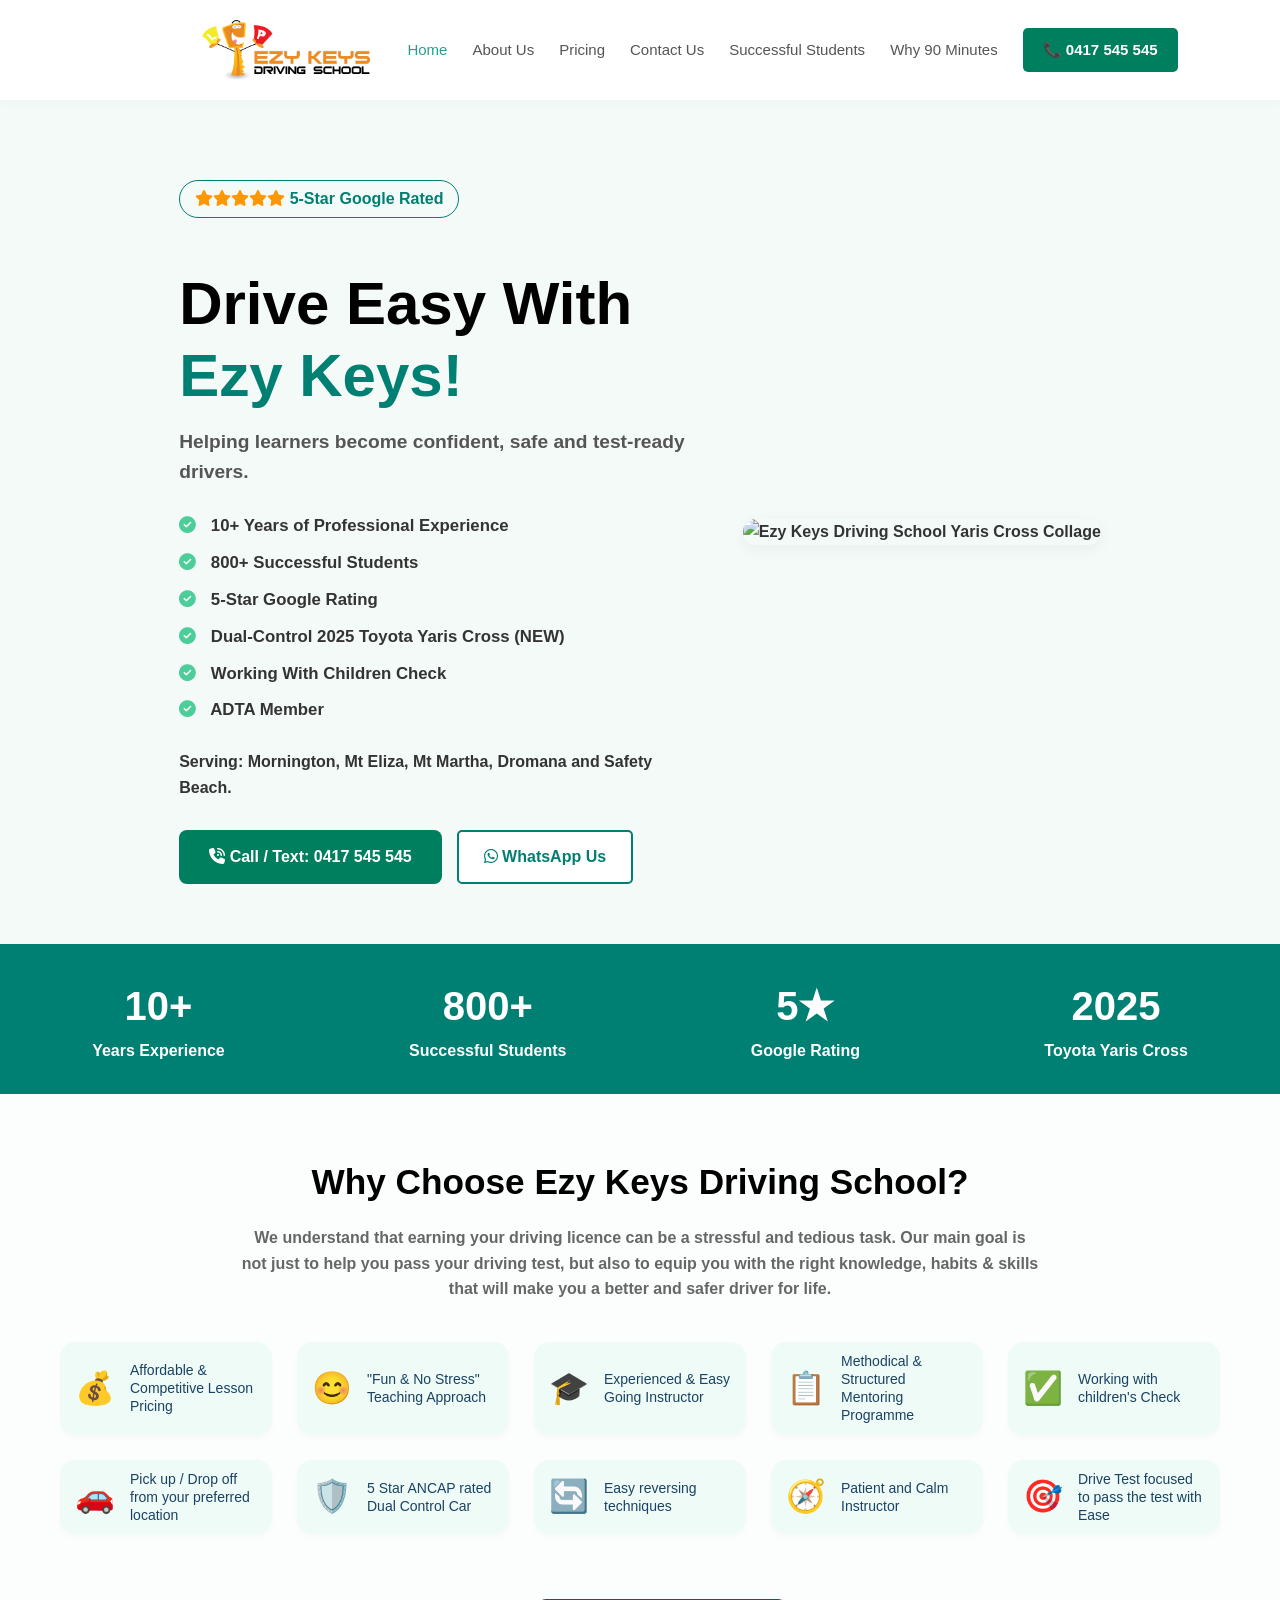
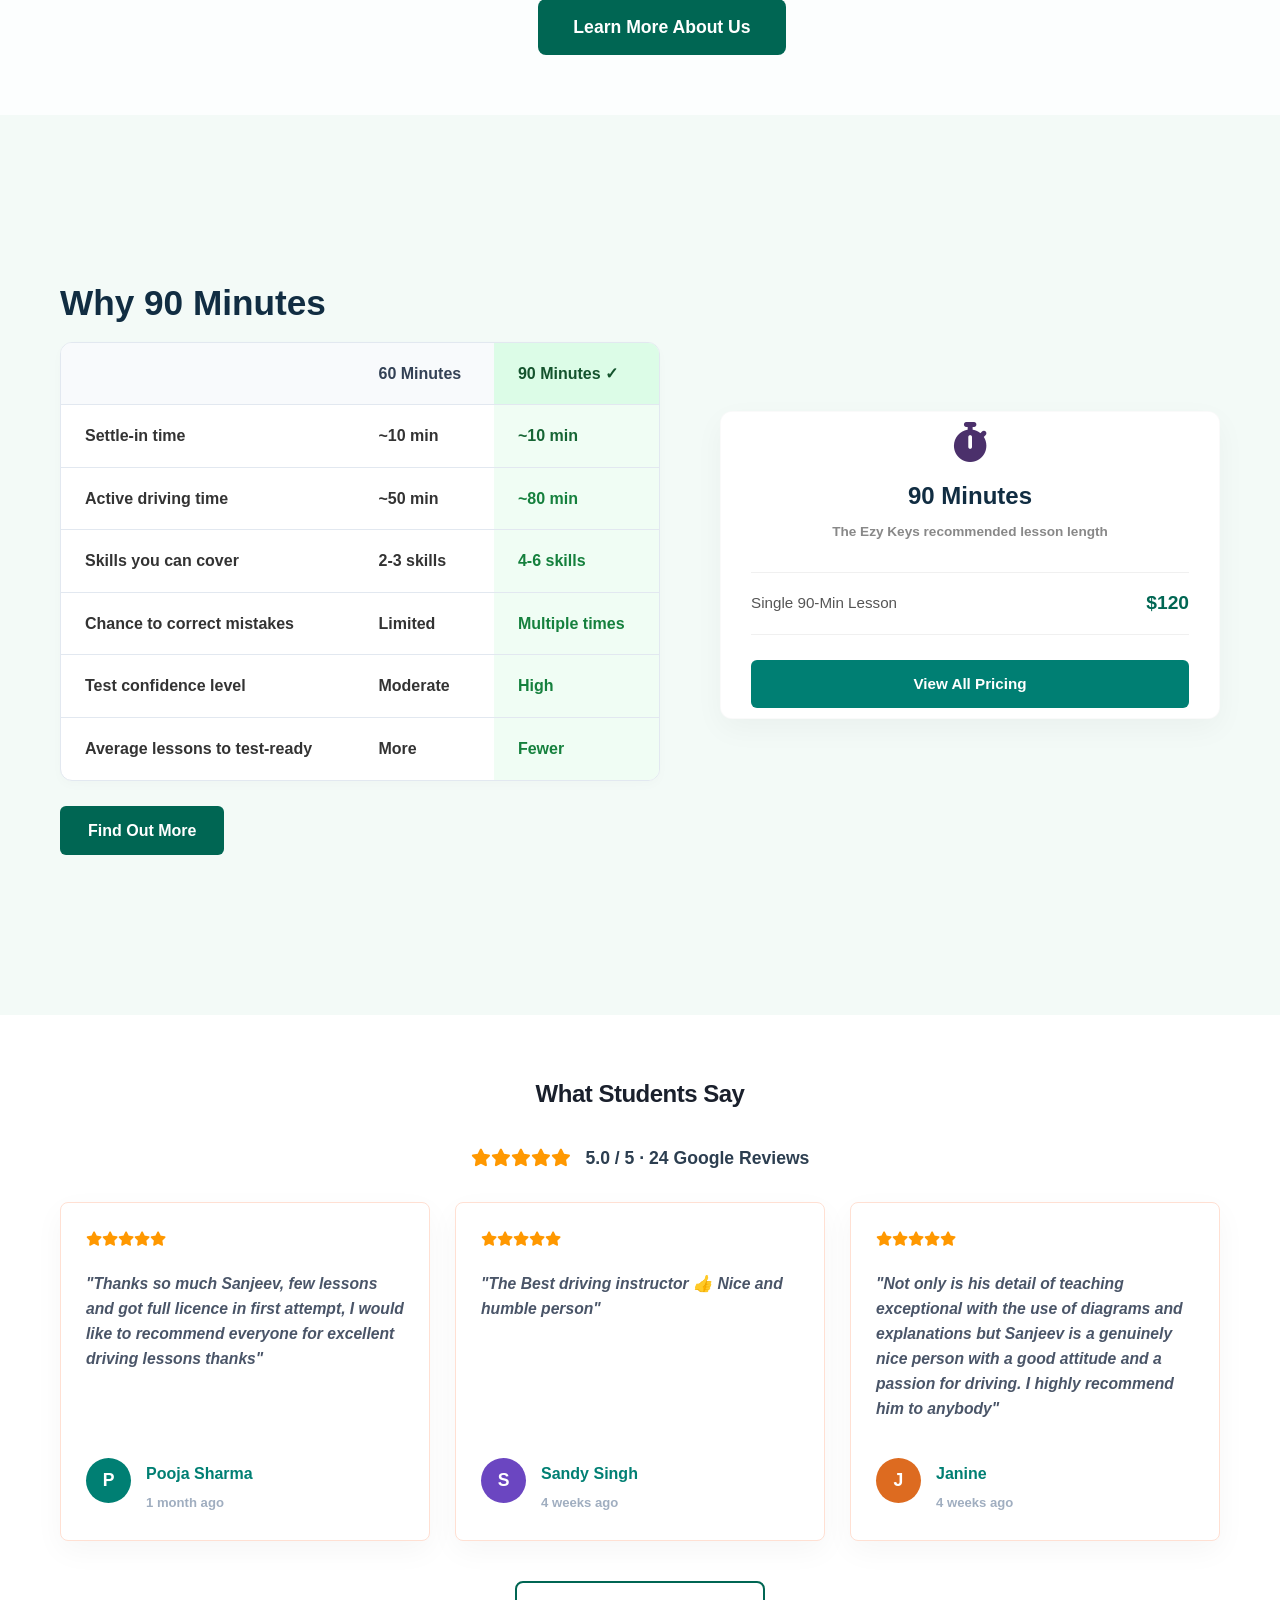
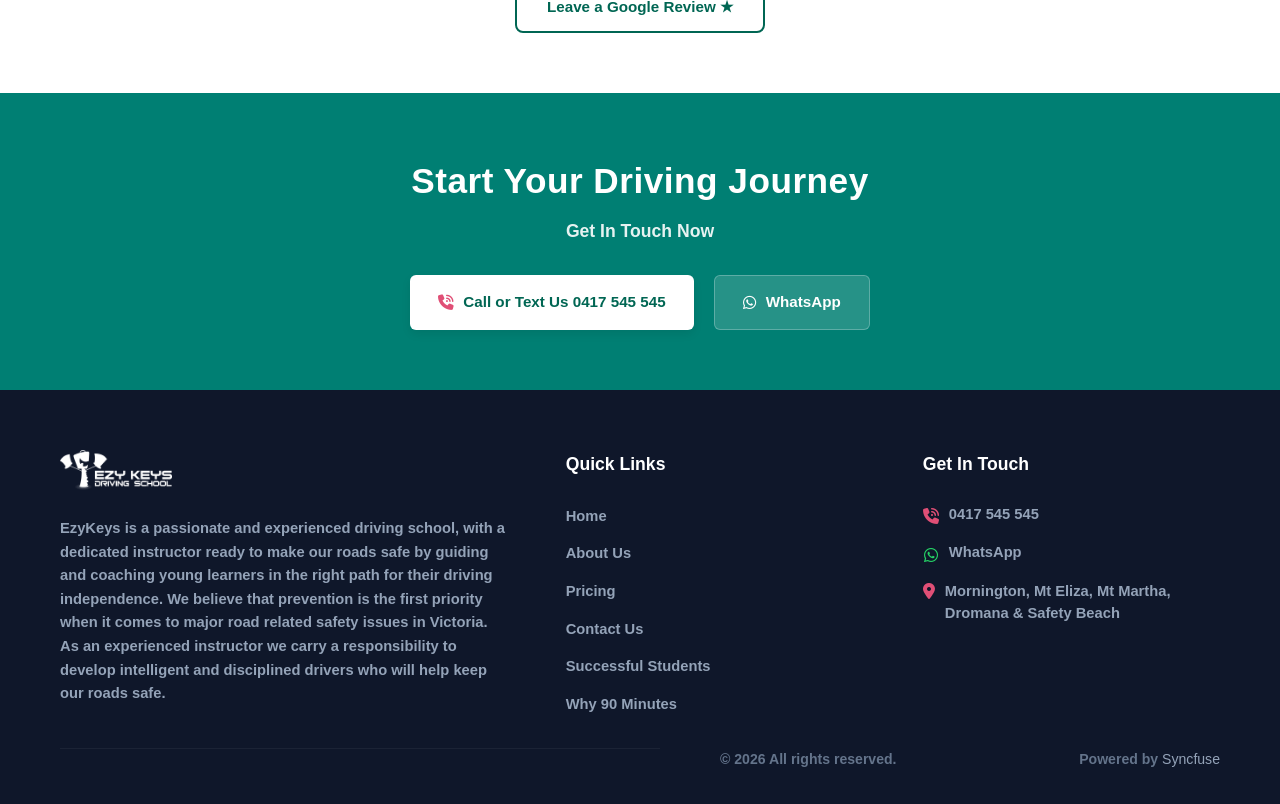
==== index.html @ 6fcc86a8 "link change" ====
<!DOCTYPE html>
<html lang="en">
<head>
    <meta charset="UTF-8">
    <meta name="viewport" content="width=device-width, initial-scale=1.0">
    <link rel="icon" type="image/png" href="/favicon.svg">
    <title>Ezy Keys | Driving School</title>
    <link rel="stylesheet" href="/style.css">
    <link rel="stylesheet" href="https://cdnjs.cloudflare.com/ajax/libs/font-awesome/6.4.0/css/all.min.css">
</head>
<style>

:root {
    --primary-teal: #007f73;
    --secondary-teal: #4ccd99;
    --accent-orange: #ff9800;
    --dark-grey: #2c3e50;
    --light-bg: #f9f9f9;
    --white: #ffffff;
}


</style>
<body>

   <header>
        <div class="logo">
            <a href="/index.html">
                <img src="./Images/logo.png" alt="Ezy Keys Driving School Logo">
            </a>
        </div>
        <nav>
            <a href="index.html" class="active">Home</a>
            <a href="pages/About.html">About Us</a>
            <a href="pages/Pricing.html">Pricing</a>
            <a href="pages/ContactUs.html">Contact Us</a>
            <a href="pages/SuccessfulStudents.html">Successful Students</a>
            <a href="pages/Why90Minutes.html">Why 90 Minutes</a>
            <a href="tel:0417545545" class="phone-btn">📞 0417 545 545</a>
        </nav>
    </header>

    
    <section id="home" class="hero-section-home">
        <div class="hero-container-home">
            <div class="hero-text">
                <span class="rating-badge"><i class="fas fa-star"></i><i class="fas fa-star"></i><i class="fas fa-star"></i><i class="fas fa-star"></i><i class="fas fa-star"></i><span> <strong>5-Star Google Rated</srtong></span></span>
                <h1><span>Drive Easy With</span><br>Ezy Keys!</h1>
                <p class="subtitle">Helping learners become confident, safe and test-ready drivers.</p>
                
                <ul class="features-list">
                    <li><i class="fas fa-check-circle"></i> 10+ Years of Professional Experience</li>
                    <li><i class="fas fa-check-circle"></i> 800+ Successful Students</li>
                    <li><i class="fas fa-check-circle"></i> 5-Star Google Rating</li>
                    <li><i class="fas fa-check-circle"></i> Dual-Control 2025 Toyota Yaris Cross (NEW)</li>
                    <li><i class="fas fa-check-circle"></i> Working With Children Check</li>
                    <li><i class="fas fa-check-circle"></i> ADTA Member</li>
                </ul>

                <p class="service-areas"><strong>Serving:</strong> Mornington, Mt Eliza, Mt Martha, Dromana and Safety Beach.</p>

                <div class="cta-buttons1">
                    <a href="tel:0417545545" class="btn btn-primary"><i class="fas fa-phone-volume"></i> Call / Text: 0417 545 545</a>
                    <a href="https://wa.me/61417545545" target="_blank" class="btn btn-whatsapp"><i class="fab fa-whatsapp"></i> WhatsApp Us</a>
                </div>
            </div>
            
        <div class="hero-image">
              <div class="hero-image">
            <img src="/Images/Ezy-Keys-Yaris.png" alt="Ezy Keys Driving School Yaris Cross Collage" class="hero-collage-img">
        </div> 
            </div> 
         </div> 
    </section>
 <!-- status bar -->
    <section class="stats-bar1">
        <div class="stats-container1">
            <div class="stat-item"><h3>10+</h3><p>Years Experience</p></div>
            <div class="stat-item"><h3>800+</h3><p>Successful Students</p></div>
            <div class="stat-item"><h3>5★</h3><p>Google Rating</p></div>
            <div class="stat-item"><h3>2025</h3><p>Toyota Yaris Cross</p></div>
        </div>
    </section>
<!-- Why Choose Ezy Keys Driving School? -->
    <section id="about" class="why-choose">
        <div class="container-why-choose">
            <h2 class="section-title-why-choose">Why Choose Ezy Keys Driving School?</h2>
            <p class="section-subtitle-why-choose">We understand that earning your driving licence can be a stressful and tedious task. Our main goal is not just to help you pass your driving test, but also to equip you with the right knowledge, habits & skills that will make you a better and safer driver for life.</p>
            
            <div class="grid-features1">
                <div class="feat-card1">
                    <span class="feat-emoji">💰</span>
                    <p>Affordable & Competitive Lesson Pricing</p>
                </div>
                <div class="feat-card1">
                    <span class="feat-emoji">😊</span>
                    <p>"Fun & No Stress" Teaching Approach</p>
                </div>
                <div class="feat-card1">
                    <span class="feat-emoji">🎓</span>
                    <p>Experienced & Easy Going Instructor</p>
                </div>
                <div class="feat-card1">
                    <span class="feat-emoji">📋</span>
                    <p>Methodical & Structured Mentoring Programme</p>
                </div>
                <div class="feat-card1">
                    <span class="feat-emoji">✅</span>
                    <p>Working with children's Check</p>
                </div>

                <div class="feat-card1">
                    <span class="feat-emoji">🚗</span>
                    <p>Pick up / Drop off from your preferred location</p>
                </div>
                <div class="feat-card1">
                    <span class="feat-emoji">🛡️</span>
                    <p>5 Star ANCAP rated Dual Control Car</p>
                </div>
                <div class="feat-card1">
                    <span class="feat-emoji">🔄</span>
                    <p>Easy reversing techniques</p>
                </div>
                <div class="feat-card1">
                    <span class="feat-emoji">🧭</span>
                    <p>Patient and Calm Instructor</p>
                </div>
                <div class="feat-card1">
                    <span class="feat-emoji">🎯</span>
                    <p>Drive Test focused to pass the test with Ease</p>
                </div>
                <div class="about-btn-container">
            <a href="#about" class="btn btn-about">Learn More About Us</a>
        </div>
            </div>
        </div>
    </section>

  <section id="why-90" class="why-90-section">
    <div class="container why-90-split-container">
        
        <div class="why-90-left-col">
            <h2 class="why-90-title">Why 90 Minutes</h2>
             <div class="table-wrapper">
                    <table>
                        <thead>
                            <tr>
                                <th></th>
                                <th>60 Minutes</th>
                                <th class="highlight-col">90 Minutes ✓</th>
                            </tr>
                        </thead>
                        <tbody>
                            <tr>
                                <td><strong>Settle-in time</strong></td>
                                <td>~10 min</td>
                                <td class="highlight-col">~10 min</td>
                            </tr>
                            <tr>
                                <td><strong>Active driving time</strong></td>
                                <td>~50 min</td>
                                <td class="highlight-col"><strong>~80 min</strong></td>
                            </tr>
                            <tr>
                                <td><strong>Skills you can cover</strong></td>
                                <td>2-3 skills</td>
                                <td class="highlight-col"><strong>4-6 skills</strong></td>
                            </tr>
                            <tr>
                                <td><strong>Chance to correct mistakes</strong></td>
                                <td>Limited</td>
                                <td class="highlight-col"><strong>Multiple times</strong></td>
                            </tr>
                            <tr>
                                <td><strong>Test confidence level</strong></td>
                                <td>Moderate</td>
                                <td class="highlight-col"><strong>High</strong></td>
                            </tr>
                            <tr>
                                <td><strong>Average lessons to test-ready</strong></td>
                                <td>More</td>
                                <td class="highlight-col"><strong>Fewer</strong></td>
                            </tr>
                        </tbody>
                    </table>
                </div>

            <div class="why-90-btn-wrapper">
                <a href="#contact" class="btn-find-out">Find Out More</a>
            </div>
        </div>

        <div class="why-90-right-col">
            <div class="mini-price-card">
                <div class="timer-icon-wrapper">
                    <i class="fas fa-stopwatch"></i>
                </div>
                <h3>90 Minutes</h3>
                <p class="card-subtitle">The Ezy Keys recommended lesson length</p>
                
                <div class="price-row">
                    <span class="lesson-name">Single 90-Min Lesson</span>
                    <span class="lesson-cost">$120</span>
                </div>
                
                <a href="#pricing" class="btn-view-pricing">View All Pricing</a>
            </div>
        </div>

    </div>
</section>

  <!-- --- Testimonials Section --- -->
<section id="testimonials" class="testimonials-section">
    <div class="container-testimonials">
        <h2 class="section-title">What Students Say</h2>
        <div class="rating-summary">
            <i class="fas fa-star"></i><i class="fas fa-star"></i><i class="fas fa-star"></i><i class="fas fa-star"></i><i class="fas fa-star"></i>
            <span>5.0 / 5 · 24 Google Reviews</span>
        </div>
        
        <!-- Grid of reviews -->
        <div class="testimonials-grid">
            
            <!-- Card 1 -->
            <div class="review-card">
                <div class="card-stars">
                    <i class="fas fa-star"></i><i class="fas fa-star"></i><i class="fas fa-star"></i><i class="fas fa-star"></i><i class="fas fa-star"></i>
                </div>
                <p class="review-text">"Thanks so much Sanjeev, few lessons and got full licence in first attempt, I would like to recommend everyone for excellent driving lessons thanks"</p>
                <div class="reviewer-profile">
                    <div class="avatar avatar-teal">P</div>
                    <div class="reviewer-info">
                        <h5>Pooja Sharma</h5>
                        <span class="review-time">1 month ago</span>
                    </div>
                </div>
            </div>

            <!-- Card 2 -->
            <div class="review-card">
                <div class="card-stars">
                    <i class="fas fa-star"></i><i class="fas fa-star"></i><i class="fas fa-star"></i><i class="fas fa-star"></i><i class="fas fa-star"></i>
                </div>
                <p class="review-text">"The Best driving instructor 👍 Nice and humble person"</p>
                <div class="reviewer-profile">
                    <div class="avatar avatar-purple">S</div>
                    <div class="reviewer-info">
                        <h5>Sandy Singh</h5>
                        <span class="review-time">4 weeks ago</span>
                    </div>
                </div>
            </div>

            <!-- Card 3 -->
            <div class="review-card">
                <div class="card-stars">
                    <i class="fas fa-star"></i><i class="fas fa-star"></i><i class="fas fa-star"></i><i class="fas fa-star"></i><i class="fas fa-star"></i>
                </div>
                <p class="review-text">"Not only is his detail of teaching exceptional with the use of diagrams and explanations but Sanjeev is a genuinely nice person with a good attitude and a passion for driving. I highly recommend him to anybody"</p>
                <div class="reviewer-profile">
                    <div class="avatar avatar-orange">J</div>
                    <div class="reviewer-info">
                        <h5>Janine</h5>
                        <span class="review-time">4 weeks ago</span>
                    </div>
                </div>
            </div>

        </div>


        <!-- Google Review Call to Action Button -->
        <div class="review-btn-container">
            <a href="https://google.com" target="_blank" class="btn-google-review">Leave a Google Review ★</a>
        </div>
    </div>
 </section>
 

<!-- --- Green CTA Banner Box --- -->
<section class="cta-banner-section">
    <div class="cta-banner-container">
        <h2>Start Your Driving Journey</h2>
        <p>Get In Touch Now</p>
        <div class="cta-banner-buttons">
            <a href="tel:0417545545" class="cta-btn-phone">
                <i class="fas fa-phone-volume"></i> Call or Text Us 0417 545 545
            </a>
            <a href="https://wa.me/61417545545" target="_blank" class="cta-btn-whatsapp">
                <i class="fab fa-whatsapp"></i> WhatsApp
            </a>
        </div>
    </div>
</section>

<!-- --- Main Dark Footer --- -->
<footer id="contact">
    <div class="container footer-grid">
        <!-- Column 1: Logo & About Text -->
        <div class="footer-about-col">
            <div class="footer-logo">
                <img src="/Images/logo.png"alt="Ezy Keys Driving School Logo">
            </div>
            <p class="footer-desc">
                EzyKeys is a passionate and experienced driving school, with a dedicated instructor ready to make our roads safe by guiding and coaching young learners in the right path for their driving independence. We believe that prevention is the first priority when it comes to major road related safety issues in Victoria. As an experienced instructor we carry a responsibility to develop intelligent and disciplined drivers who will help keep our roads safe.
            </p>
        </div>
        
        <!-- Column 2: Quick Navigation Links -->
        <div>
            <h3>Quick Links</h3>
            <ul class="footer-links">
                <li><a href="#home">Home</a></li>
                <li><a href="#about">About Us</a></li>
                <li><a href="#pricing">Pricing</a></li>
                <li><a href="#contact">Contact Us</a></li>
                <li><a href="#testimonials">Successful Students</a></li>
                <li><a href="#why-90">Why 90 Minutes</a></li>
            </ul>
        </div>
        
        <!-- Column 3: Contact Info Details -->
        <div>
            <h3>Get In Touch</h3>
            <ul class="footer-contact-list">
                <li>
                    <a href="tel:0417545545">
                        <i class="fas fa-phone-volume icon-pink"></i> 0417 545 545
                    </a>
                </li>
                <li>
                    <a href="https://wa.me/61417545545" target="_blank">
                        <i class="fab fa-whatsapp icon-green"></i> WhatsApp
                    </a>
                </li>
                <li>
                    <span class="location-item">
                        <i class="fas fa-map-marker-alt icon-pink"></i> Mornington, Mt Eliza, Mt Martha, Dromana & Safety Beach
                    </span>
                </li>
            </ul>
        </div>
    </div>

    <!-- Bottom Metadata Bar -->
    <div class="container footer-bottom-wrapper">
        <div class="footer-bottom-line"></div>
        <div class="footer-bottom-content">
            <p class="copyright">© 2026 All rights reserved.</p>
            <p class="credits">Powered by <span class="syncfuse-text">Syncfuse</span></p>
        </div>
    </div>
</footer>
 
   
    <script>
        // Dynamic navbar highlight handling on scroll
document.addEventListener('DOMContentLoaded', () => {
    const sections = document.querySelectorAll('section, footer');
    const navLinks = document.querySelectorAll('nav ul li a');

    window.addEventListener('scroll', () => {
        let current = '';

        sections.forEach(section => {
            const sectionTop = section.offsetTop;
            const sectionHeight = section.clientHeight;
            if (pageYOffset >= (sectionTop - 200)) {
                current = section.getAttribute('id');
            }
        });

        navLinks.forEach(link => {
            link.classList.remove('active');
            if (link.getAttribute('href').includes(current)) {
                link.classList.add('active');
            }
        });
    });
});
    </script>
</body>
</html>
---- style.css ----
/* ============================================================
   COMMON(shared across all pages)
   ============================================================ */    
      
      * {
            margin: 0;
            padding: 0;
            box-sizing: border-box;
            body { font-family: 'Inter', sans-serif; }
        }

        body {
            background-color: #fcfefe;
            color: #333333;
            line-height: 1.6;
        }
/*============================================================
    home page 
==============================================================


/* --- Hero Section --- */
.hero-section-home {
    background-color: #f4faf8;
    
}

.hero-container-home {
    display: flex;
    padding: 80px 8%;
    padding: 80px 14% 60px 14%;
    align-items: center;
    justify-content: center;  /* Centers items horizontally */
    gap: 40px;
}

.hero-text {
    flex: 1;
}
.rating-badge {
    display: inline-block !important;
    background-color:transparent !important;
    color: var(--accent-orange)!important;
   border: 1px solid var(--primary-teal)!important; 
   padding: 5px 15px;
    border-radius: 20px; 
    
}
    /* This targets only the text wrapper we just made */
.rating-badge span {
    color: var(--primary-teal) !important;
   
}
 

.hero-text h1 {
    font-size: 3rem;
    color: black(--primary-teal);
    line-height: 1.2;
    margin-bottom: 15px;
     
    
}
.hero-text h1 {
    font-size: 60px;
    color: var(--primary-teal);
    line-height: 1.2;
    margin-bottom: 15px;  
    margin-top: 50px;
}
.hero-text h1 span {
    color: #000000; /* This turns the first line black */
}

.subtitle {
    font-size: 1.2rem;
    margin-bottom: 25px;
    color: #555;
}

.features-list {
    list-style: none;
    margin-bottom: 25px;
}

.features-list li {
    margin-bottom: 10px;
    font-size: 1.05rem;
}

.features-list i {
    color: var(--secondary-teal);
    margin-right: 10px;
}

.service-areas {
    margin-bottom: 30px;
}

.cta-buttons1 {
    display: flex;
    align-items: start;
    gap: 15px;
}

.btn {
    padding: 12px 25px;
    border-radius: 5px;
    text-decoration: none;
    font-weight: bold;
    display: inline-block;
    transition: transform 0.2s;
}

.btn:hover {
    transform: translateY(-2px);
}

.btn-primary {
    background-color: var(--primary-teal);
    color: var(--white);
}

.btn-whatsapp {
    border: solid 2px #007f73;
    background-color: #ffffff;
    color: #007f73;
}

.btn-white {
    background-color: var(--white);
    color: var(--primary-teal);
}

 Hero Image Layout Simulation 
 /* --- Hero Image Configuration --- */
.hero-image { 
    flex: 1; 
    display: flex;
    justify-content: center;
    align-items: center;
}

.hero-collage-img {
    width: 100%;
    max-width: 550px; /* Adjust this number to make the whole image larger or smaller */
    height: auto;
    border-radius: 15px; /* Creates those beautiful rounded corners seen in your mockup */
    box-shadow: 0 4px 15px rgba(0,0,0,0.05); /* Adds a very soft shadow around the image */
    display: block;
}


.grid-item {
     background-color: #ddd; 
     border-radius: 10px; 
     min-height: 150px; 
     background-size: cover; 
     background-position: center; 
}

.main-img {
    grid-row: span 2;
    min-height: 500px;
    background-image: url('Ezy-Keys-Yaris.png');
}

 /* --- Stats Bar ---  */
.stats-bar1 { 
    background-color: var(--primary-teal);
    color: var(--white);
    text-align: center;
}

.stats-container1 {
    display: flex;
    justify-content: space-around;
    padding: 30px 0;
}

.stat-item h3 {
    font-size: 2.5rem;
}

/*  Headings, Why choose Ezy Keys Driving School*/
.container-why-choose {
    max-width: 1200px;
    margin: 0 auto;
    padding: 60px 20px;

}
.section-title-why-choose {
    text-align: center;
    font-size: 2.2rem;
    color: black;
    margin-bottom: 15px;
}

.section-subtitle-why-choose {
    text-align: center;
    max-width: 800px;
    margin: 0 auto 40px auto;
    color: #666;
}

/* --- Grid Features --- */
.grid-features1 {
    display: grid;
    grid-template-columns: repeat(auto-fit, minmax(180px, 1fr));
    gap: 25px;
}

/*.feat-card {
    background: var(--light-bg);
    padding: 25px;
    border-radius: 8px;
    text-align: center;
    box-shadow: 0 4px 6px rgba(0,0,0,0.02);
}*/
.feat-card1 {
    background: #eefbf7; /* Light green background as seen in the image */
    padding: 10px 15px;
    border-radius: 15px; /* Softer, rounder corners matching your image */
    box-shadow: 0 4px 6px rgba(0,0,0,0.02);
    
    /* Change to Flexbox for side-by-side layout */
    display: flex;
    align-items: center; /* Vertically centers the icon and text */
    gap: 15px;           /* Puts a clean space between the icon and text */
    text-align: left;    /* Aligns the text content to the left */
}

.feat-card1 p {
    color: #1a4263;      /* Dark blue/grey color matching the mockup text */
    font-size: 14px;   /* Slightly smaller font size for a more refined look */
    font-weight: 400;    /* Semibold text weight */
    margin: 0;           /* Clean up any default paragraph margins */
    line-height: 1.3;
}

.feat-emoji {
    font-size: 2rem;
    display: flex;
    align-items: center;
    justify-content: ;
    flex-shrink: 0;     /* Prevents the emoji container from squeezing on smaller screens */
}
.feat-card1 h4 {
    margin-bottom: 10px;
}
/* Container to handle centering and top spacing */
.about-btn-container {
    display: flex;
    justify-content: center;
    margin-left:390px;
    margin-top: 40px; /* Generous gap between the grid and the button */
    width: 200%;
}

/* Specific styling for the Learn More button */
.btn-about {
    background-color: #006653; /* Deep teal color matching the image */
    color: var(--white);
    padding: 14px 35px;        /* Slightly larger padding for a prominent look */
    border-radius: 8px;        /* Subtle corner rounding */
    font-size: 1.1rem;
    font-weight: bold;
    text-align: center;
    transition: background-color 0.3s, transform 0.2s;
    border: none;
    cursor: pointer;
   
}

/* Hover effect to make it interactive */
.btn-about:hover {
    background-color: #004d3e; /* Darkens slightly on hover */
    transform: translateY(-2px);
}
/* --- Why 90 Section --- */
.why-90-section {
    background-color: #f9f9f9;
}
/* --- Why 90 Section Split Layout --- */
.why-90-section {
    background-color: #f3faf7; /* Soft light-mint background spanning full screen */
    padding: 60px 0;
}

/* Flexbox parent row splitting left and right side */
.why-90-split-container {
    display: flex;
    align-items: center;
    justify-content: space-between;
    gap: 50px;
}

/* Left Side Layout */
.why-90-left-col {
    flex: 1.2; /* Takes slightly more space than the right card */
}

.why-90-title {
    font-size: 2.2rem;
    font-weight: 800;
    color: #112d42;
    margin-bottom: 10px;
}

.why-90-intro {
    font-size: 1rem;
    color: #556b7d;
    margin-bottom: 25px;
}

/* Clean list alignment with green checkmarks */
.why-90-list {
    list-style: none;
    padding: 0;
    margin-bottom: 30px;
}

.why-90-list li {
    display: flex;
    align-items: flex-start;
    gap: 10px;
    margin-bottom: 15px;
    font-size: 0.95rem;
    line-height: 1.4;
    color: #2c3e50;
}

.why-90-list li i {
    color: #007f73; /* Teal checkmark */
    margin-top: 4px;
    font-size: 0.9rem;
}

.why-90-btn-wrapper {
    margin-top: 25px;
}

.btn-find-out {
    background-color: #006653;
    color: white;
    padding: 12px 28px;
    border-radius: 6px;
    text-decoration: none;
    font-weight: bold;
    display: inline-block;
    transition: 0.3s;
    
}

.btn-find-out:hover {
    background-color: #004d3e;
}

/* Right Side Layout: Mini Price Card */
.why-90-right-col {
    flex: 0.8;
    display: flex;
    flex-direction: column;
    justify-content: center;
}
.why-90-right-col {
    min-height: 100%;
}

.mini-price-card {                 /*90 min right side box*/
    background: #ffffff;
    width: 100%;
    max-width:800px;
    padding: 10px 30px;
    border-radius: 12px;
    box-shadow: 0 10px 30px rgba(0, 0, 0, 0.04);
    text-align: center;
    border: 1px solid rgba(0, 0, 0, 0.02);
}

.timer-icon-wrapper i {
    font-size: 2.5rem;
    color: #4b306b; /* Muted purple tone from image */
    margin-bottom: 15px;
}

.mini-price-card h3 {
    font-size: 1.5rem;
    color: #112d42;
    margin-bottom: 5px;
}

.mini-price-card .card-subtitle {
    font-size: 0.85rem;
    color: #888;
    margin-bottom: 30px;
}

/* Clean row formatting for pricing options */
.price-row {
    display: flex;
    justify-content: space-between;
    align-items: center;
    padding: 15px 0;
    border-top: 1px solid #f0f0f0;
    font-size: 0.95rem;
}

.price-row:last-of-type {
    border-bottom: 1px solid #f0f0f0;
    margin-bottom: 25px;
}

.lesson-name {
    color: #555;
    font-weight: 500;
}

.lesson-cost {
    font-weight: 800;
    color: #006653;
    font-size: 1.2rem;
}

.btn-view-pricing {
    background-color: #007f73;
    color: white;
    display: block;
    padding: 12px;
    border-radius: 6px;
    text-decoration: none;
    font-weight: bold;
    font-size: 0.95rem;
    transition: 0.3s;
}

.btn-view-pricing:hover {
    background-color: #005c53;
}

/* Media Query Adjustment for Mobile Viewports */
@media(max-width: 900px) {
    .why-90-split-container {
        flex-direction: column;
        gap: 40px;
        text-align: left;
    }
    .why-90-right-col {
        width: 100%;
    }
}

.benefits-grid {
    display: grid;
    grid-template-columns: 1fr 1fr;
    gap: 20px;
    max-width: 900px;
    margin: 0 auto;
}

.benefit-item {
    background: var(--white);
    padding: 15px 20px;
    border-left: 4px solid var(--primary-teal);
    border-radius: 4px;
    box-shadow: 0 2px 4px rgba(0,0,0,0.02);
}

/* --- Pricing Section --- */
.pricing-container {
    display: flex;
    justify-content: center;
    gap: 30px;
    margin-top: 30px;
    flex-wrap: wrap;
}

.price-card {
    background: var(--white);
    border: 1px solid #eee;
    padding: 40px 30px;
    border-radius: 10px;
    text-align: center;
    width: 300px;
    position: relative;
    box-shadow: 0 5px 15px rgba(0,0,0,0.05);
}

.price-card.featured {
    background: var(--primary-teal);
    color: var(--white);
    transform: scale(1.05);
}

.price-card .price {
    font-size: 3rem;
    font-weight: 800;
    margin: 20px 0;
    color: var(--primary-teal);
}

.price-card.featured .price {
    color: var(--white);
}

.price-card .badge {
    position: absolute;
    top: 15px;
    right: 15px;
    background: var(--accent-orange);
    color: white;
    padding: 3px 10px;
    font-size: 0.75rem;
    border-radius: 10px;
    font-weight: bold;
}
/* --- Testimonials Section Styling --- */
.testimonials-section {
    background-color: #ffffff;
    padding: 60px 0;
}

.rating-summary {
    text-align: center;
    color: #ff9800; /* Crisp orange stars */
    margin-bottom: 40px;
    font-size: 1.1rem;
}

.rating-summary span {
    color: #112d42;
    font-weight: 600;
    margin-left: 10px;
}
.container-testimonials{
    max-width: 1200px;
    margin: 0 auto;
    padding: 0 20px;
}

.testimonials-grid {
    display: grid;
    grid-template-columns: repeat(auto-fit, minmax(300px, 1fr));
    gap: 30px;
    margin-bottom: 40px;
}

/* Updated card to white background with soft shadow lines */
.review-card {
    background: #ffffff;
    padding: 35px 30px;
    border-radius: 16px;
    border: 1px solid #f0f0f0;
    box-shadow: 0 10px 30px rgba(0, 0, 0, 0.04);
    display: flex;
    flex-direction: column;
    justify-content: space-between;
}

.card-stars {
    color: #ff9800;
    font-size: 0.9rem;
    margin-bottom: 20px;
}

.review-text {
    font-size: 0.98rem;
    line-height: 1.6;
    color: #4a5568;
    font-style: italic;
    margin-bottom: 25px;
    flex-grow: 1;
}

/* Profile flex wrapper layout alignment */
.reviewer-profile {
    display: flex;
    align-items: center;
    gap: 15px;
}

/* Circle Avatar Elements */
.avatar {
    width: 45px;
    height: 45px;
    border-radius: 50%;
    display: flex;
    align-items: center;
    justify-content: center;
    color: #ffffff;
    font-weight: bold;
    font-size: 1.1rem;
    flex-shrink: 0;
}

.avatar-teal { background-color: #007f73; }
.avatar-purple { background-color: #6b46c1; }
.avatar-orange { background-color: #dd6b20; }

.reviewer-info h5 {
    font-size: 1rem;
    color: #112d42;
    margin: 0 0 2px 0;
    font-weight: 700;
}

.review-time {
    font-size: 0.82rem;
    color: #a0aec0;
}

/* Center Container for the Google Button */
.review-btn-container {
    display: flex;
    justify-content: center;
    margin-top: 40px;
}

/* Modern bordered button styling */
.btn-google-review {
    background-color: transparent;
    color: #006653;
    border: 2px solid #006653;
    padding: 12px 30px;
    border-radius: 8px;
    text-decoration: none;
    font-weight: bold;
    font-size: 0.95rem;
    transition: all 0.3s ease;
}

.btn-google-review:hover {
    background-color: #006653;
    color: #ffffff;
}
/* --- Testimonials --- */
.rating-summary {
    text-align: center;
    color: var(--accent-orange);
    margin-bottom: 30px;
    font-size: 1.1rem;
}

.rating-summary span {
    color: var(--dark-grey);
    margin-left: 10px;
}

.testimonials-grid {
    display: grid;
    grid-template-columns: repeat(auto-fit, minmax(280px, 1fr));
    gap: 25px;
}

.review-card {
    background: #ffffff;
    padding: 25px;
    border-radius: 8px;
    border: 1px solid #ffe0d3;
}

.review-card h5 {
    margin-top: 15px;
    color: var(--primary-teal);
}
*/

/* --- Green CTA Banner Styles --- */
.cta-banner-section {
    background-color: #007f73; /* Rich deep teal/green background */
    padding: 50px 0;
    text-align: center;
    color: #ffffff;
}

.cta-banner-container h2 {
    font-size: 2.2rem;
    font-weight: 700;
    margin-bottom: 8px;
    letter-spacing: 0.5px;
}

.cta-banner-container p {
    font-size: 1.1rem;
    opacity: 0.9;
    margin-bottom: 30px;
}

.cta-banner-buttons {
    display: flex;
    justify-content: center;
    gap: 20px;
    flex-wrap: wrap;
}

.cta-btn-phone {
    background-color: #ffffff;
    color: #006653;
    padding: 14px 28px;
    border-radius: 6px;
    text-decoration: none;
    font-weight: bold;
    font-size: 0.95rem;
    display: flex;
    align-items: center;
    gap: 10px;
    box-shadow: 0 4px 10px rgba(0, 0, 0, 0.08);
    transition: background-color 0.3s;
}

.cta-btn-phone i {
    color: #e04f76; /* Distinct soft pink/red icon tone */
}

.cta-btn-phone:hover {
    background-color: #f0f0f0;
}

.cta-btn-whatsapp {
    background-color: rgba(255, 255, 255, 0.15);
    color: #ffffff;
    border: 1px solid rgba(255, 255, 255, 0.25);
    padding: 14px 28px;
    border-radius: 6px;
    text-decoration: none;
    font-weight: bold;
    font-size: 0.95rem;
    display: flex;
    align-items: center;
    gap: 10px;
    transition: background-color 0.3s;
}

.cta-btn-whatsapp:hover {
    background-color: rgba(255, 255, 255, 0.25);
}


 /* --- Footer --- */ 
footer {
    background: #0f172a; /* Ultra-dark navy background matching image 1 */
    color: #94a3b8; /* Muted gray text readable on dark layouts */
    padding-top: 60px;
    padding-bottom: 30px;
}

.footer-grid {
    display: grid;
    grid-template-columns: 1.5fr 1fr 1fr; /* Gives the first paragraph column more room */
    gap: 60px;
    padding-bottom: 20px;
    padding-top: 0;
}

.footer-about-col {
    display: flex;
    flex-direction: column;
    gap: 20px;
}

.footer-logo img {
    height: 40px;
    width: auto;
    filter: brightness(0) invert(1); /* Forces the logo to display in crisp white over navy */
}

.footer-desc {
    font-size: 0.92rem;
    line-height: 1.6;
    color: #94a3b8;
}

footer h3 {
    color: #ffffff;
    font-size: 1.1rem;
    font-weight: 700;
    margin-bottom: 25px;
}

/* Quick Navigation Links formatting */
.footer-links {
    list-style: none;
    padding: 0;
}

.footer-links li {
    margin-bottom: 12px;
}

.footer-links li a {
    color: #94a3b8;
    text-decoration: none;
    font-size: 0.92rem;
    transition: color 0.2s;
}

.footer-links li a:hover {
    color: #ffffff;
}

/* Interactive Contact rows with custom icons */
.footer-contact-list {
    list-style: none;
    padding: 0;
}

.footer-contact-list li {
    margin-bottom: 15px;
    font-size: 0.92rem;
    display: flex;
    align-items: flex-start;
}

.footer-contact-list li a {
    color: #94a3b8;
    text-decoration: none;
    display: inline-flex;
    align-items: center;
    gap: 10px;
    transition: color 0.2s;
}

.footer-contact-list li a:hover {
    color: #ffffff;
}

.location-item {
    display: inline-flex;
    align-items: flex-start;
    gap: 10px;
    line-height: 1.5;
    color: #94a3b8;
}

.footer-contact-list i {
    font-size: 1rem;
    margin-top: 3px;
    width: 16px;
    text-align: center;
}

.icon-pink { color: #e04f76; }
.icon-green { color: #25d366; }


/* --- Bottom Line & Clean Metadata Row --- */
.footer-bottom-wrapper {
    padding-top: 0;
    padding-bottom: 0;
}

.footer-bottom-line {
    height: 1px;
    background-color: rgba(255, 255, 255, 0.05); /* Soft, barely-visible divider line */
    width: 100%;
    margin-bottom: 25px;
}

.footer-bottom-content {
    display: flex;
    justify-content: space-between; /* Pushes copyright left, credits right */
    align-items: center;
    font-size: 0.88rem;
    color: #64748b;
}

.syncfuse-text {
    color: #94a3b8;
    font-weight: 500;
}

/* Responsive adjustment rules for tablets and mobile screens */
@media(max-width: 900px) {
    .footer-grid {
        grid-template-columns: 1fr;
        gap: 40px;
    }
    .footer-bottom-content {
        flex-direction: column;
        gap: 10px;
        text-align: justify;
    }
}

/* --- Responsive Layout Breakpoint --- */
@media(max-width: 768px) {
    header { flex-direction: column; gap: 15px; text-align: center; }
    nav ul { margin-bottom: 10px; }
    .hero-container { flex-direction: column; text-align: center; }
    .features-list { display: inline-block; text-align: left; }
    .cta-buttons { justify-content: center; }
    .stats-container { flex-direction: column; gap: 20px; }
    .benefits-grid { grid-template-columns: 1fr; }
    .price-card.featured { transform: none; }
}


/* ============================================================
   About 
   ============================================================ */
        .hero {
            text-align:left;
            padding: 90px 30px 90px 30px;
            background-color: #0dad9514;
            
            
        }
        .hero-content{
             max-width:1200px;
            margin: 0 auto;
        }

        .hero h1 {
            font-size: 36px;
            color: #1d3557;
            font-weight: 510;
            margin-bottom: 10px;
        }

        .hero p {
            font-size: 18px;
            color: #666666;
            font-weight: 300;
            margin-left:400px;
        }

        /* --- Two Column Content Split --- */
        .container {
            max-width: 1200px;
            margin: 0 auto;
            padding: 100px 20px;
            display: grid;
            grid-template-columns: 1.2fr 1fr;
            gap: 60px;
            align-items: start;
        }

        @media (max-width: 768px) {
            .container {
                grid-template-columns: 1fr;
                gap: 40px;
            }
        }

        /* Left Column: Message */
        .message-section h2 {
            font-size: 32px;
            color: #1d3557;
            margin-bottom: 5px;
        }

        .message-section h3 {
            font-size: 18px;
            color: #2a9d8f;
            font-weight: 500;
            margin-bottom: 25px;
        }

        .message-section p {
            color: #555555;
            font-size: 16px;
            text-align: justify;
        }

        /* Right Column: Credentials Box */
        .credentials-card {
            background-color: #0dad9514;
            border-radius: 12px;
            padding: 35px;
            box-shadow: 0 4px 20px rgba(0, 0, 0, 0.02);
        }

        .credentials-card h2 {
            font-size: 22px;
            color: #1d3557;
            margin-bottom: 25px;
        }

        .credentials-list {
            list-style: none;
        }

        .credentials-list li {
            display: flex;
            align-items: center;
            gap: 15px;
            margin-bottom: 18px;
            font-size: 16px;
            color: #444444;
        }

        .credentials-list li:last-child {
            margin-bottom: 0;
        }

        .icon {
            font-size: 20px;
            min-width: 25px;
            text-align: center;
        }

        /* --- ADDED: "What We're Made Of" Section Styles --- */
        .advantages-section {
            padding: 60px 20px 80px 20px;
            background-color: #ffffff;
        }

        .advantages-header {
            text-align: center;
            margin-bottom: 50px;
        }

        .advantages-header h2 {
            font-size: 36px;
            color: #112d42;
            font-weight: 700;
            margin-bottom: 10px;
        }

        .advantages-header p {
            font-size: 16px;
            color: #778899;
            font-weight: 400;
        }

        .advantages-grid {
            max-width: 1200px;
            margin: 0 auto;
            display: grid;
            grid-template-columns: 1fr 1fr;
            gap: 30px;
        }

        .advantage-card {
            background: #ffffff;
            border: 1px solid #eef2f5;
            border-radius: 16px;
            padding: 20px 35px;
            text-align: center;
            box-shadow: 0 10px 30px rgba(0, 0, 0, 0.1);
            transition: transform 0.3s ease, box-shadow 0.3s ease;
        }

        .advantage-card:hover {
            transform: translateY(-4px);
            box-shadow: 0 15px 35px rgba(0, 0, 0, 0.04);
        }

        .card-emoji {
            font-size: 28px;
            margin-bottom: 15px;
            display: inline-block;
        }

        .advantage-card h3 {
            font-size: 20px;
            color: #112d42;
            margin-bottom: 15px;
            font-weight: 700;
        }

        .advantage-card p {
            font-size: 14.5px;
            color: #556677;
            line-height: 1.7;
            text-align: center;
        }

        /* --- NEWLY ADDED: "Our Service Area" Section Styles --- */
        .service-area-section {
            padding: 60px 20px 80px 20px;
            background-color: #fcfefe;
            text-align: center;
        }

        .service-area-section h2 {
            font-size: 36px;
            color: #112d42;
            font-weight: 700;
            margin-bottom: 10px;
        }

        .service-area-section .subtitle {
            font-size: 16px;
            color: #556677;
            margin-bottom: 40px;
        }

        .locations-container {
            display: flex;
            justify-content: center;
            align-items: center;
            flex-wrap: wrap;
            gap: 15px;
            max-width: 1000px;
            margin: 0 auto 50px auto;
        }

        .location-badge {
            background-color: #eefbf7;
            border: 1px solid #ccefe4;
            color: #007f5f;
            padding: 12px 24px;
            border-radius: 50px;
            font-size: 16px;
            font-weight: 600;
            display: inline-flex;
            align-items: center;
            gap: 8px;
        }

        .location-badge span {
            color: #e63946; /* Pin color matching the red tone */
        }

        .service-area-cta {
            margin-top: 20px;
        }

        .service-area-cta p {
            font-size: 16px;
            color: #556677;
            margin-bottom: 25px;
            font-weight: 500;
        }

        .cta-buttons {
            display: flex;
            justify-content: center;
            align-items: center;
            gap: 20px;
        }

        .btn-primary {
            background-color: #007f5f;
            color: #ffffff;
            padding: 14px 30px;
            border-radius: 8px;
            text-decoration: none;
            font-weight: bold;
            font-size: 16px;
            transition: background-color 0.3s;
            border: none;
            cursor: pointer;
        }

        .btn-primary:hover {
            background-color: #00644b;
        }

        .btn-secondary {
            background-color: transparent;
            color: #007f5f;
            padding: 13px 29px;
            border-radius: 8px;
            text-decoration: none;
            font-weight: bold;
            font-size: 16px;
            border: 2px solid #007f5f;
            transition: background-color 0.3s, color 0.3s;
            cursor: pointer;
        }

        .btn-secondary:hover {
            background-color: #eefbf7;
        }

        /* Responsive breakpoints for grids & layouts */
        @media (max-width: 900px) {
            .advantages-grid {
                grid-template-columns: 1fr;
                gap: 25px;
            }
            
            .hero {
                margin-left: 20px;
                text-align: center;
            }

            .hero p {
                margin-left: 0;
            }

            .cta-buttons {
                flex-direction: column;
                gap: 15px;
            }

            .btn-primary, .btn-secondary {
                width: 100%;
                max-width: 300px;
                text-align: center;
            }
            
        }
        /* --- Responsive Layout Breakpoint --- */
@media(max-width: 768px) {
    .hero-container { flex-direction: column; text-align: center; }
    .features-list { display: inline-block; text-align: left; }
    .cta-buttons { justify-content: center; }
    .stats-container { flex-direction: column; gap: 20px; }
    .benefits-grid { grid-template-columns: 1fr; }
    .price-card.featured { transform: none; }
}

/* ============================================================
   COMMON HEADER & FOOTER (shared across all pages)
   ============================================================ */

/* --- Header & Navigation --- */
header {
    display: flex;
    justify-content: space-between;
    align-items: center;
    padding: 20px 8%;
    background-color: #ffffff;
    box-shadow: 0 2px 10px rgba(0,0,0,0.03);
    position: sticky;
    top: 0;
    z-index: 1000;
}

.logo {
    display: flex;
    align-items: center;
    margin-left: 100px;
}

.logo img {
    height: 60px;
    width: auto;
    display: block;
}

header nav {
    display: flex;
    align-items: center;
    gap: 25px;
}

header nav a {
    text-decoration: none;
    color: #555555;
    font-weight: 500;
    font-size: 15px;
    transition: color 0.3s;
}

header nav a:hover,
header nav a.active {
    color: #2a9d8f;
}

.phone-btn {
    background-color: #007f5f;
    color: #ffffff;
    padding: 10px 20px;
    border-radius: 5px;
    text-decoration: none;
    font-weight: bold;
    display: inline-flex;
    align-items: center;
    gap: 8px;
    transition: background-color 0.3s;
}

.phone-btn:hover {
    background-color: #00644b;
}

@media (max-width: 768px) {
    header {
        flex-direction: column;
        gap: 15px;
        text-align: center;
    }

    .logo {
        margin-left: 0;
    }

    header nav {
        flex-wrap: wrap;
        justify-content: center;
        gap: 12px 18px;
    }
}

/* --- Footer --- */
footer {
    background: #0f172a;
    color: #94a3b8;
    padding-top: 60px;
    padding-bottom: 30px;
}

footer .footer-grid {
    max-width: 1200px;
    margin: 0 auto;
    padding: 0 20px 20px;
    display: grid;
    grid-template-columns: 1.5fr 1fr 1fr;
    gap: 60px;
}

.footer-about-col {
    display: flex;
    flex-direction: column;
    gap: 20px;
}

.footer-logo img {
    height: 40px;
    width: auto;
    filter: brightness(0) invert(1);
}

.footer-desc {
    font-size: 0.92rem;
    line-height: 1.6;
    color: #94a3b8;
}

footer h3 {
    color: #ffffff;
    font-size: 1.1rem;
    font-weight: 700;
    margin-bottom: 25px;
}

.footer-links {
    list-style: none;
    padding: 0;
}

.footer-links li {
    margin-bottom: 12px;
}

.footer-links li a {
    color: #94a3b8;
    text-decoration: none;
    font-size: 0.92rem;
    transition: color 0.2s;
}

.footer-links li a:hover {
    color: #ffffff;
}

.footer-contact-list {
    list-style: none;
    padding: 0;
}

.footer-contact-list li {
    margin-bottom: 15px;
    font-size: 0.92rem;
    display: flex;
    align-items: flex-start;
}

.footer-contact-list li a {
    color: #94a3b8;
    text-decoration: none;
    display: inline-flex;
    align-items: center;
    gap: 10px;
    transition: color 0.2s;
}

.footer-contact-list li a:hover {
    color: #ffffff;
}

.location-item {
    display: inline-flex;
    align-items: flex-start;
    gap: 10px;
    line-height: 1.5;
    color: #94a3b8;
}

.footer-contact-list i {
    font-size: 1rem;
    margin-top: 3px;
    width: 16px;
    text-align: center;
}

.icon-pink { color: #e04f76; }
.icon-green { color: #25d366; }

.footer-bottom-wrapper {
    max-width: 1200px;
    margin: 0 auto;
    padding: 0 20px;
}

.footer-bottom-line {
    height: 1px;
    background-color: rgba(255, 255, 255, 0.05);
    width: 100%;
    margin-bottom: 25px;
}

.footer-bottom-content {
    display: flex;
    justify-content: space-between;
    align-items: center;
    font-size: 0.88rem;
    color: #64748b;
}

.syncfuse-text {
    color: #94a3b8;
    font-weight: 500;
}

@media (max-width: 900px) {
    footer .footer-grid {
        grid-template-columns: 1fr;
        gap: 40px;
    }
    .footer-bottom-content {
        flex-direction: column;
        gap: 10px;
        text-align: center;
    }
} /* ============================================================
   END OF COMMON HEADER & FOOTER
   ============================================================ */


         /* --- Section A: Hero Title Block Banner --- */
        .hero-banner-section {
            background-color: #f1faf7; 
            padding: 50px 8%;
            text-align: left;
        }

        .hero-banner-section h1 {
            font-size: 36px;
            font-weight: 700;
            color: #0f2942;
            margin-bottom: 8px;
        }

        .hero-banner-section p {
            font-size: 15px;
            color: var(--text-secondary);
        }

        /* --- Section B: Clean Balanced Two-Column Main Content Block --- */
        .contact-content-grid-container {
            max-width: 1140px;
            margin: 50px auto;
            padding: 0 20px;
            display: grid;
            grid-template-columns: 1fr 1fr;
            gap: 40px;
            align-items: start;
        }

        /* Left Side Layout: Cards Container */
        .left-details-pane {
            display: flex;
            flex-direction: column;
            gap: 16px;
        }

        .left-details-pane h2 {
            font-size: 26px;
            color: var(--text-main-dark);
            font-weight: 700;
            margin-bottom: 10px;
        }

        /* Minimalistic Content Info Cards */
        .info-detail-row-card {
            background: #ffffff;
            border: 1px solid var(--border-gray);
            border-radius: 10px;
            padding: 18px 20px;
            display: flex;
            align-items: center;
            gap: 16px;
        }

        .info-detail-row-card .icon-wrapper-circle {
            width: 44px;
            height: 44px;
            border-radius: 50%;
            background-color: var(--brand-emerald-light);
            color: var(--brand-emerald);
            display: flex;
            align-items: center;
            justify-content: center;
            font-size: 16px;
            flex-shrink: 0;
        }

        .card-text-node p.label-node {
            font-size: 11px;
            color: #64748b;
            text-transform: uppercase;
            letter-spacing: 0.5px;
            margin-bottom: 2px;
            font-weight: 600;
        }

        .card-text-node p.value-node {
            font-size: 15px;
            font-weight: 700;
            color: var(--text-main-dark);
        }

        .card-text-node a.value-link-node {
            font-size: 15px;
            font-weight: 700;
            color: var(--text-main-dark);
            text-decoration: none;
        }

        .suburb-span-text {
            font-size: 13px;
            color: var(--text-secondary);
            font-weight: 400;
            display: block;
            margin-top: 2px;
        }

        /* Right Side Layout: High-Emphasis About Card */
        .right-emphasis-panel-box {
            background-color: var(--brand-emerald);
            color: #ffffff;
            border-radius: 14px;
            padding: 35px;
        }

        .right-emphasis-panel-box h3 {
            font-size: 24px;
            font-weight: 700;
            margin-bottom: 15px;
        }

        .right-emphasis-panel-box p.description-body {
            font-size: 14px;
            line-height: 1.6;
            color: rgba(255, 255, 255, 0.95);
            margin-bottom: 30px;
            text-align: left;
        }

        /* Stacked Action CTA Buttons */
        .action-button-stack {
            display: flex;
            flex-direction: column;
            gap: 12px;
        }

        .action-button-stack a {
            display: flex;
            align-items: center;
            justify-content: center;
            gap: 10px;
            padding: 12px;
            border-radius: 6px;
            text-decoration: none;
            font-weight: 700;
            font-size: 14.5px;
            transition: opacity 0.2s ease;
        }

        .action-button-stack a:hover {
            opacity: 0.95;
        }

        .action-button-stack a.light-btn {
            background-color: #ffffff;
            color: var(--brand-emerald);
        }

        .action-button-stack a.translucent-btn {
            background-color: rgba(255, 255, 255, 0.15);
            color: #ffffff;
            border: 1px solid rgba(255, 255, 255, 0.2);
        }

        /* --- Section C: Google Review Callout (From image_07be21.png) --- */
        .review-callout-section {
            background-color: var(--bg-muted);
            padding: 60px 20px;
            text-align: center;
            border-top: 1px solid var(--border-gray);
        }

        .review-callout-section h2 {
            font-size: 26px;
            font-weight: 700;
            color: #0f2942;
            margin-bottom: 12px;
        }

        .review-callout-section p {
            font-size: 15px;
            color: var(--text-secondary);
            margin-bottom: 24px;
            max-width: 700px;
            margin-left: auto;
            margin-right: auto;
        }

        .review-cta-btn {
            background-color: var(--brand-emerald);
            color: #ffffff;
            padding: 12px 28px;
            border-radius: 6px;
            text-decoration: none;
            font-weight: 700;
            font-size: 15px;
            display: inline-flex;
            align-items: center;
            gap: 8px;
            transition: background-color 0.2s ease;
            border: none;
        }

        .review-cta-btn:hover {
            background-color: var(--brand-emerald-hover);
        }

        .review-cta-btn i {
            color: #f59e0b; /* Golden star color matching standard Google ratings */
        }

        /* --- Responsive Structural Mobile Adaptations --- */
        @media (max-width: 992px) {
            .contact-content-grid-container {
                grid-template-columns: 1fr;
                gap: 30px;
            }
        }

        @media (max-width: 768px) {
            .hero-banner-section {
                padding: 35px 4%;
            }
        }
    


   /* ============================================================
   Cotact us page 
   ============================================================ */

/* --- Header & Navigation --- */
header {
    display: flex;
    justify-content: space-between;
    align-items: center;
    padding: 20px 8%;
    background-color: #ffffff;
    box-shadow: 0 2px 10px rgba(0,0,0,0.03);
    position: sticky;
    top: 0;
    z-index: 1000;
}

.logo {
    display: flex;
    align-items: center;
    margin-left: 100px;
}

.logo img {
    height: 60px;
    width: auto;
    display: block;
}

header nav {
    display: flex;
    align-items: center;
    gap: 25px;
}

header nav a {
    text-decoration: none;
    color: #555555;
    font-weight: 500;
    font-size: 15px;
    transition: color 0.3s;
}

header nav a:hover,
header nav a.active {
    color: #2a9d8f;
}

.phone-btn {
    background-color: #007f5f;
    color: #ffffff;
    padding: 10px 20px;
    border-radius: 5px;
    text-decoration: none;
    font-weight: bold;
    display: inline-flex;
    align-items: center;
    gap: 8px;
    transition: background-color 0.3s;
}

.phone-btn:hover {
    background-color: #00644b;
}

@media (max-width: 768px) {
    header {
        flex-direction: column;
        gap: 15px;
        text-align: center;
    }

    .logo {
        margin-left: 0;
    }

    header nav {
        flex-wrap: wrap;
        justify-content: center;
        gap: 12px 18px;
    }
}

/* --- Footer --- */
footer {
    background: #0f172a;
    color: #94a3b8;
    padding-top: 60px;
    padding-bottom: 30px;
}

footer .footer-grid {
    max-width: 1200px;
    margin: 0 auto;
    padding: 0 20px 20px;
    display: grid;
    grid-template-columns: 1.5fr 1fr 1fr;
    gap: 60px;
}

.footer-about-col {
    display: flex;
    flex-direction: column;
    gap: 20px;
}

.footer-logo img {
    height: 40px;
    width: auto;
    filter: brightness(0) invert(1);
}

.footer-desc {
    font-size: 0.92rem;
    line-height: 1.6;
    color: #94a3b8;
}

footer h3 {
    color: #ffffff;
    font-size: 1.1rem;
    font-weight: 700;
    margin-bottom: 25px;
}

.footer-links {
    list-style: none;
    padding: 0;
}

.footer-links li {
    margin-bottom: 12px;
}

.footer-links li a {
    color: #94a3b8;
    text-decoration: none;
    font-size: 0.92rem;
    transition: color 0.2s;
}

.footer-links li a:hover {
    color: #ffffff;
}

.footer-contact-list {
    list-style: none;
    padding: 0;
}

.footer-contact-list li {
    margin-bottom: 15px;
    font-size: 0.92rem;
    display: flex;
    align-items: flex-start;
}

.footer-contact-list li a {
    color: #94a3b8;
    text-decoration: none;
    display: inline-flex;
    align-items: center;
    gap: 10px;
    transition: color 0.2s;
}

.footer-contact-list li a:hover {
    color: #ffffff;
}

.location-item {
    display: inline-flex;
    align-items: flex-start;
    gap: 10px;
    line-height: 1.5;
    color: #94a3b8;
}

.footer-contact-list i {
    font-size: 1rem;
    margin-top: 3px;
    width: 16px;
    text-align: center;
}

.icon-pink { color: #e04f76; }
.icon-green { color: #25d366; }

.footer-bottom-wrapper {
    max-width: 1200px;
    margin: 0 auto;
    padding: 0 20px;
}

.footer-bottom-line {
    height: 1px;
    background-color: rgba(255, 255, 255, 0.05);
    width: 100%;
    margin-bottom: 25px;
}

.footer-bottom-content {
    display: flex;
    justify-content: space-between;
    align-items: center;
    font-size: 0.88rem;
    color: #64748b;
}

.syncfuse-text {
    color: #94a3b8;
    font-weight: 500;
}

@media (max-width: 900px) {
    footer .footer-grid {
        grid-template-columns: 1fr;
        gap: 40px;
    }
    .footer-bottom-content {
        flex-direction: column;
        gap: 10px;
        text-align: center;
    }
}







/* ============================================================
Pricing page
============================================================ */
        .pricing-container {
            margin-bottom: 60px;
        }
        .info-section-1{
            margin-bottom: 60px;
            margin-top: 60px;
        }

        .pricing-container-1 h2 {
            font-size: 24px;
            color: #1d3557;
            margin-bottom: 30px;
            font-weight: 700;
        }

        .pricing-grid-1 {
            display: grid;
            grid-template-columns: repeat(auto-fit, minmax(280px, 1fr));
            gap: 25px;
            align-items: start;
        }

        /* --- Pricing Cards --- */
        .card {
            background: #ffffff;
            border: 1px solid #e0e0e0;
            border-radius: 12px;
            padding: 40px 30px;
            position: relative;
            box-shadow: 0 4px 15px rgba(0,0,0,0.01);
            display: flex;
            flex-direction: column;
            max-height:200px;
        }

        .card.featured {
            border: 2px solid #007f5f;
            padding-top: 45px;
        }

        .badge {
            position: absolute;
            top: 0;
            left: 30px;
            transform: translateY(-50%);
            background-color: #007f5f;
            color: #ffffff;
            font-size: 11px;
            font-weight: 700;
            padding: 4px 12px;
            border-radius: 4px;
            text-transform: uppercase;
            letter-spacing: 0.5px;
        }

        .card-title {
            font-size: 14px;
            color: #666666;
            margin-bottom: 15px;
            font-weight: 500;
        }

        .card-price {
            font-size: 44px;
            color: #007f5f;
            font-weight: 700;
            margin-bottom: 15px;
        }

        .card-footer-text {
            font-size: 13px;
            color: #555555;
            display: flex;
            align-items: center;
            gap: 4px;
        }

        /* --- Drive Test Package Section Styles --- */
        .drive-test-section {
            margin-top: 60px;
            border-top: 1px solid #eee;
            padding-top: 60px;
        }

        .drive-test-header {
            margin-bottom: 30px;
        }

        .drive-test-header h2 {
            font-size: 26px;
            color: #112d42;
            font-weight: 700;
            margin-bottom: 8px;
        }

        .drive-test-header p {
            font-size: 15px;
            color: #666666;
        }

        .drive-test-layout {
            display: grid;
            grid-template-columns: 1.1fr 0.9fr;
            gap: 40px;
            align-items: center;
        }

        .drive-test-image-container {
            width: 100%;
            border-radius: 16px;
            overflow: hidden;
            box-shadow: 0 4px 20px rgba(0, 0, 0, 0.05);
        }

        .drive-test-image-container img {
            width: 100%;
            height: auto;
            display: block;
            object-fit: cover;
        }

        .package-details-card {
            background: #ffffff;
            border: 1px solid #a3daf2;
            border-radius: 16px;
            padding: 40px;
            box-shadow: 0 10px 30px rgba(0, 0, 0, 0.02);
        }

        .package-details-card h3 {
            font-size: 20px;
            color: #112d42;
            margin-bottom: 10px;
            font-weight: 700;
        }

        .package-price {
            font-size: 44px;
            color: #007f5f;
            font-weight: 700;
            margin-bottom: 25px;
            display: flex;
            align-items: center;
        }

        .package-features-list {
            list-style: none;
            margin-bottom: 35px;
        }

        .package-features-list li {
            font-size: 15px;
            color: #445566;
            margin-bottom: 14px;
            display: flex;
            align-items: flex-start;
            gap: 10px;
            line-height: 1.5;
        }

        .package-features-list li span.check-icon {
            color: #007f5f;
            font-weight: bold;
        }

        .btn-book-now {
            display: block;
            width: 100%;
            background-color: #007f5f;
            color: #ffffff;
            text-align: center;
            padding: 14px;
            border-radius: 8px;
            text-decoration: none;
            font-weight: bold;
            font-size: 16px;
            border: none;
            cursor: pointer;
            transition: background-color 0.2s ease;
        }

        .btn-book-now:hover {
            background-color: #00644b;
        }

        /* --- Full Width Green CTA Banner Styles --- */
        .cta-banner-section {
            width: 100%;
            background-color: #007f73; /* Rich deep teal/green background */
            padding: 60px 0;
            text-align: center;
            color: #ffffff;
            margin: 0;
        }

        .cta-banner-container {
            max-width: 1100px;
            margin: 0 auto;
            padding: 0 20px;
        }

        .cta-banner-container h2 {
            font-size: 2.2rem;
            font-weight: 700;
            margin-bottom: 8px;
            letter-spacing: 0.5px;
        }

        .cta-banner-container p {
            font-size: 1.1rem;
            opacity: 0.9;
            margin-bottom: 30px;
        }

        .cta-banner-buttons {
            display: flex;
            justify-content: center;
            gap: 20px;
            flex-wrap: wrap;
        }

        .cta-btn-phone {
            background-color: #ffffff;
            color: #006653;
            padding: 14px 28px;
            border-radius: 6px;
            text-decoration: none;
            font-weight: bold;
            font-size: 0.95rem;
            display: inline-flex;
            align-items: center;
            gap: 10px;
            box-shadow: 0 4px 10px rgba(0, 0, 0, 0.08);
            transition: background-color 0.3s;
        }

        .cta-btn-phone i {
            color: #e04f76; /* Soft pink/red phone icon */
        }

        .cta-btn-phone:hover {
            background-color: #f0f0f0;
        }

        .cta-btn-whatsapp {
            background-color: rgba(255, 255, 255, 0.15);
            color: #ffffff;
            border: 1px solid rgba(255, 255, 255, 0.25);
            padding: 14px 28px;
            border-radius: 6px;
            text-decoration: none;
            font-weight: bold;
            font-size: 0.95rem;
            display: inline-flex;
            align-items: center;
            gap: 10px;
            transition: background-color 0.3s;
        }

        .cta-btn-whatsapp:hover {
            background-color: rgba(255, 255, 255, 0.25);
        }

        /* --- Responsive Queries --- */
        @media (max-width: 991px) {
            header {
                padding: 15px 3%;
            }
            nav {
                gap: 12px;
            }
            nav a {
                font-size: 13px;
            }
            .drive-test-layout {
                grid-template-columns: 1fr;
                gap: 30px;
            }
        }

        @media(max-width: 768px) {
            .pricing-grid { grid-template-columns: 1fr; }
        }
    
/* ============================================================
   COMMON HEADER & FOOTER (shared across all pages)
   ============================================================ */

/* --- Header & Navigation --- */
header {
    display: flex;
    justify-content: space-between;
    align-items: center;
    padding: 20px 8%;
    background-color: #ffffff;
    box-shadow: 0 2px 10px rgba(0,0,0,0.03);
    position: sticky;
    top: 0;
    z-index: 1000;
}

.logo {
    display: flex;
    align-items: center;
    margin-left: 100px;
}

.logo img {
    height: 60px;
    width: auto;
    display: block;
}

header nav {
    display: flex;
    align-items: center;
    gap: 25px;
}

header nav a {
    text-decoration: none;
    color: #555555;
    font-weight: 500;
    font-size: 15px;
    transition: color 0.3s;
}

header nav a:hover,
header nav a.active {
    color: #2a9d8f;
}

.phone-btn {
    background-color: #007f5f;
    color: #ffffff;
    padding: 10px 20px;
    border-radius: 5px;
    text-decoration: none;
    font-weight: bold;
    display: inline-flex;
    align-items: center;
    gap: 8px;
    transition: background-color 0.3s;
}

.phone-btn:hover {
    background-color: #00644b;
}

@media (max-width: 768px) {
    header {
        flex-direction: column;
        gap: 15px;
        text-align: center;
    }

    .logo {
        margin-left: 0;
    }

    header nav {
        flex-wrap: wrap;
        justify-content: center;
        gap: 12px 18px;
    }
}

/* --- Footer --- */
footer {
    background: #0f172a;
    color: #94a3b8;
    padding-top: 60px;
    padding-bottom: 30px;
}

footer .footer-grid {
    max-width: 1200px;
    margin: 0 auto;
    padding: 0 20px 20px;
    display: grid;
    grid-template-columns: 1.5fr 1fr 1fr;
    gap: 60px;
}

.footer-about-col {
    display: flex;
    flex-direction: column;
    gap: 20px;
}

.footer-logo img {
    height: 40px;
    width: auto;
    filter: brightness(0) invert(1);
}

.footer-desc {
    font-size: 0.92rem;
    line-height: 1.6;
    color: #94a3b8;
}

footer h3 {
    color: #ffffff;
    font-size: 1.1rem;
    font-weight: 700;
    margin-bottom: 25px;
}

.footer-links {
    list-style: none;
    padding: 0;
}

.footer-links li {
    margin-bottom: 12px;
}

.footer-links li a {
    color: #94a3b8;
    text-decoration: none;
    font-size: 0.92rem;
    transition: color 0.2s;
}

.footer-links li a:hover {
    color: #ffffff;
}

.footer-contact-list {
    list-style: none;
    padding: 0;
}

.footer-contact-list li {
    margin-bottom: 15px;
    font-size: 0.92rem;
    display: flex;
    align-items: flex-start;
}

.footer-contact-list li a {
    color: #94a3b8;
    text-decoration: none;
    display: inline-flex;
    align-items: center;
    gap: 10px;
    transition: color 0.2s;
}

.footer-contact-list li a:hover {
    color: #ffffff;
}

.location-item {
    display: inline-flex;
    align-items: flex-start;
    gap: 10px;
    line-height: 1.5;
    color: #94a3b8;
}

.footer-contact-list i {
    font-size: 1rem;
    margin-top: 3px;
    width: 16px;
    text-align: center;
}

.icon-pink { color: #e04f76; }
.icon-green { color: #25d366; }

.footer-bottom-wrapper {
    max-width: 1200px;
    margin: 0 auto;
    padding: 0 20px;
}

.footer-bottom-line {
    height: 1px;
    background-color: rgba(255, 255, 255, 0.05);
    width: 100%;
    margin-bottom: 25px;
}

.footer-bottom-content {
    display: flex;
    justify-content: space-between;
    align-items: center;
    font-size: 0.88rem;
    color: #64748b;
}

.syncfuse-text {
    color: #94a3b8;
    font-weight: 500;
}

@media (max-width: 900px) {
    footer .footer-grid {
        grid-template-columns: 1fr;
        gap: 40px;
    }
    .footer-bottom-content {
        flex-direction: column;
        gap: 10px;
        text-align: center;
    }
}

   /* ============================================================
    Why 90 mininutes page 
    ============================================================ */


    .container-90{
        display:flex;
        flex-direction: column;
        gap: 40px;
        margin: 80px;
        padding: 0 180px;
    }
     .intro-card {
            background: linear-gradient(135deg, #f4fbfb 0%, #eef9f9 100%);
            border: 1px solid #e2f2f2;
            border-radius: 16px;
            padding: 50px 40px;
            text-align: center;
            margin-bottom: 70px;
            box-shadow: 0 4px 20px rgba(0, 132, 137, 0.03);
        }

        .intro-icon {
            font-size: 2.8rem;
            margin-bottom: 16px;
            display: inline-block;
        }

        .intro-card h2 {
            font-size: 2rem;
            color: #0f172a;
            margin-bottom: 16px;
        }

        .intro-card p {
            font-size: 1.1rem;
            color: #475569;
            max-width: 820px;
            margin: 0 auto;
            line-height: 1.7;
        }

        /* ==========================================================================
           5. GRID LOGIC (8 REASONS)
           ========================================================================== */
        .section-title {
            font-size: 2.2rem;
            color: #0f172a;
            margin-bottom: 40px;
            text-align: center;
            letter-spacing: -0.5px;
        }

        .grid-container {
            display: grid;
            grid-template-columns: repeat(auto-fit, minmax(260px, 1fr));
            gap: 24px;
            margin-bottom: 80px;
        }

        .grid-card {
            background: #ffffff;
            border: 1px solid #e2e8f0;
            padding: 30px;
            border-radius: 12px;
            box-shadow: 0 4px 6px rgba(0, 0, 0, 0.01);
            transition: all 0.25s cubic-bezier(0.4, 0, 0.2, 1);
            position: relative;
            overflow: hidden;
        }

        .grid-card::before {
            content: '';
            position: absolute;
            top: 0;
            left: 0;
            width: 4px;
            height: 100%;
            background-color: transparent;
            transition: background-color 0.2s ease;
        }

        .grid-card:hover {
            transform: translateY(-4px);
            box-shadow: 0 10px 20px rgba(0, 0, 0, 0.04);
            border-color: #cbd5e1;
        }

        .grid-card:hover::before {
            background-color: #008489;
        }

        .card-icon {
            font-size: 2rem;
            margin-bottom: 16px;
            display: inline-block;
        }

        .grid-card h3 {
            font-size: 1.25rem;
            color: #1e293b;
            margin-bottom: 10px;
            font-weight: 600;
        }

        .grid-card p {
            font-size: 0.95rem;
            color: #64748b;
            line-height: 1.5;
        }

        /* ==========================================================================
           6. COMPARISON TABLE
           ========================================================================== */
        .comparison-section {
            margin-bottom: 80px;
        }

        .table-wrapper {
            overflow-x: auto;
            background: #ffffff;
            border: 1px solid #e2e8f0;
            border-radius: 12px;
            box-shadow: 0 4px 12px rgba(0, 0, 0, 0.02);
        }

        table {
            width: 100%;
            border-collapse: collapse;
            text-align: left;
            font-size: 1rem;
        }

        th, td {
            padding: 18px 24px;
            border-bottom: 1px solid #e2e8f0;
        }

        th {
            background-color: #f8fafc;
            color: #334155;
            font-weight: 600;
        }

        tr:last-child td {
            border-bottom: none;
        }

        .highlight-col {
            background-color: #f0fdf4;
            color: #166534;
        }

        th.highlight-col {
            background-color: #dcfce7;
            font-weight: 700;
            color: #14532d;
        }

        td.highlight-col strong {
            color: #15803d;
        }

        /* ==========================================================================
           7. CLOSING CTA SECTION (MODIFIED TO MATCH IMAGE 2)
           ========================================================================== */
        .closing-cta-outer {
            background-color: #0e8368;
            width: 100%;
            padding: 70px 20px;
        }

        .closing-cta-wrapper {
            max-width: 1140px;
            margin: 0 auto;
            text-align: center;
        }

        .closing-cta-content {
            color: #ffffff;
        }

        .closing-cta-content h2 {
            font-size: 2.5rem;
            margin-bottom: 18px;
            font-weight: 700;
            letter-spacing: -0.5px;
        }

        .closing-cta-content p {
            font-size: 1.15rem;
            margin-bottom: 35px;
            opacity: 0.95;
        }

        .cta-actions-flex {
            display: flex;
            justify-content: center;
            align-items: center;
            gap: 20px;
        }

        .cta-btn-orange-phone {
            background-color: #ffffff;
            color: #05624c;
            text-decoration: none;
            padding: 14px 35px;
            border-radius: 8px;
            font-weight: 700;
            font-size: 1.1rem;
            display: flex;
            align-items: center;
            gap: 10px;
            transition: opacity 0.2s ease;
        }

        .cta-btn-orange-phone:hover {
            background-color: #ffffff;
            opacity: 0.9;
        }

        .cta-btn-outline {
            background-color: #319782;
            color: #ffffff;
            text-decoration: none;
            padding: 14px 35px;
            border-radius: 8px;
            font-weight: 700;
            font-size: 1.1rem;
            transition: background-color 0.2s ease;
        }

        .cta-btn-outline:hover {
            background-color: #27826e;
        }

        /* ==========================================================================
           9. RESPONSIVE MEDIA QUERIES
           ========================================================================== */
        @media (max-width: 768px) {
            .hero-section {
                text-align: center;
                padding: 40px 0;
            }
            .hero-section h1 {
                font-size: 2.2rem;
            }
            .cta-actions-flex {
                flex-direction: column;
                width: 100%;
                gap: 12px;
            }
            .cta-actions-flex a {
                width: 100%;
                justify-content: center;
            }
        }
    
/* ============================================================
   COMMON HEADER & FOOTER (shared across all pages)
   ============================================================ */

/* --- Header & Navigation --- */
header {
    display: flex;
    justify-content: space-between;
    align-items: center;
    padding: 20px 8%;
    background-color: #ffffff;
    box-shadow: 0 2px 10px rgba(0,0,0,0.03);
    position: sticky;
    top: 0;
    z-index: 1000;
}

.logo {
    display: flex;
    align-items: center;
    margin-left: 100px;
}

.logo img {
    height: 60px;
    width: auto;
    display: block;
}

header nav {
    display: flex;
    align-items: center;
    gap: 25px;
}

header nav a {
    text-decoration: none;
    color: #555555;
    font-weight: 500;
    font-size: 15px;
    transition: color 0.3s;
}

header nav a:hover,
header nav a.active {
    color: #2a9d8f;
}

.phone-btn {
    background-color: #007f5f;
    color: #ffffff;
    padding: 10px 20px;
    border-radius: 5px;
    text-decoration: none;
    font-weight: bold;
    display: inline-flex;
    align-items: center;
    gap: 8px;
    transition: background-color 0.3s;
}

.phone-btn:hover {
    background-color: #00644b;
}

@media (max-width: 768px) {
    header {
        flex-direction: column;
        gap: 15px;
        text-align: center;
    }

    .logo {
        margin-left: 0;
    }

    header nav {
        flex-wrap: wrap;
        justify-content: center;
        gap: 12px 18px;
    }
}

/* --- Footer --- */
footer {
    background: #0f172a;
    color: #94a3b8;
    padding-top: 60px;
    padding-bottom: 30px;
}

footer .footer-grid {
    max-width: 1200px;
    margin: 0 auto;
    padding: 0 20px 20px;
    display: grid;
    grid-template-columns: 1.5fr 1fr 1fr;
    gap: 60px;
}

.footer-about-col {
    display: flex;
    flex-direction: column;
    gap: 20px;
}

.footer-logo img {
    height: 40px;
    width: auto;
    filter: brightness(0) invert(1);
}

.footer-desc {
    font-size: 0.92rem;
    line-height: 1.6;
    color: #94a3b8;
}

footer h3 {
    color: #ffffff;
    font-size: 1.1rem;
    font-weight: 700;
    margin-bottom: 25px;
}

.footer-links {
    list-style: none;
    padding: 0;
}

.footer-links li {
    margin-bottom: 12px;
}

.footer-links li a {
    color: #94a3b8;
    text-decoration: none;
    font-size: 0.92rem;
    transition: color 0.2s;
}

.footer-links li a:hover {
    color: #ffffff;
}

.footer-contact-list {
    list-style: none;
    padding: 0;
}

.footer-contact-list li {
    margin-bottom: 15px;
    font-size: 0.92rem;
    display: flex;
    align-items: flex-start;
}

.footer-contact-list li a {
    color: #94a3b8;
    text-decoration: none;
    display: inline-flex;
    align-items: center;
    gap: 10px;
    transition: color 0.2s;
}

.footer-contact-list li a:hover {
    color: #ffffff;
}

.location-item {
    display: inline-flex;
    align-items: flex-start;
    gap: 10px;
    line-height: 1.5;
    color: #94a3b8;
}

.footer-contact-list i {
    font-size: 1rem;
    margin-top: 3px;
    width: 16px;
    text-align: center;
}

.icon-pink { color: #e04f76; }
.icon-green { color: #25d366; }

.footer-bottom-wrapper {
    max-width: 1200px;
    margin: 0 auto;
    padding: 0 20px;
}

.footer-bottom-line {
    height: 1px;
    background-color: rgba(255, 255, 255, 0.05);
    width: 100%;
    margin-bottom: 25px;
}

.footer-bottom-content {
    display: flex;
    justify-content: space-between;
    align-items: center;
    font-size: 0.88rem;
    color: #64748b;
}

.syncfuse-text {
    color: #94a3b8;
    font-weight: 500;
}

@media (max-width: 900px) {
    footer .footer-grid {
        grid-template-columns: 1fr;
        gap: 40px;
    }
    .footer-bottom-content {
        flex-direction: column;
        gap: 10px;
        text-align: center;
    }
}

/* ============================================================
    gallery page
============================================================ */
        .gallery-hero {
            background: linear-gradient(135deg, #0f4c3a 0%, #0d6c54 100%);
            color: #ffffff;
            text-align: left;
            padding: 80px 8%;
        }

        .gallery-hero h1 {
            font-size: 38px;
            font-weight: 700;
            margin-bottom: 15px;
            letter-spacing: -0.5px;
        }

        .gallery-hero p {
            font-size: 16px;
            opacity: 0.9;
            max-width: 800px;
            font-weight: 400;
        }

        /* --- Content Layout Workstation --- */
        .main-container {
            max-width: 1250px;
            margin: 0 auto;
            padding: 60px 20px;
        }

        .section-title {
            font-size: 24px;
            color: #1a202c;
            font-weight: 700;
            margin-bottom: 30px;
        }

        /* --- Grid of Student Showcase Cards --- */
        .student-grid {
            display: grid;
            grid-template-columns: repeat(auto-fill, minmax(260px, 1fr));
            gap: 25px;
        }

        .student-card {
            background-color: #f7fafc;
            border-radius: 16px;
            overflow: hidden;
            box-shadow: 0 4px 15px rgba(0, 0, 0, 0.04);
            border: 1px solid #edf2f7;
            transition: transform 0.25s ease, box-shadow 0.25s ease;
            aspect-ratio: 3 / 4;
            position: relative;
        }

        .student-card:hover {
            transform: translateY(-5px);
            box-shadow: 0 10px 25px rgba(0, 0, 0, 0.08);
        }

        .student-img {
            width: 100%;
            height: 100%;
            object-fit: cover;
            display: block;
        }
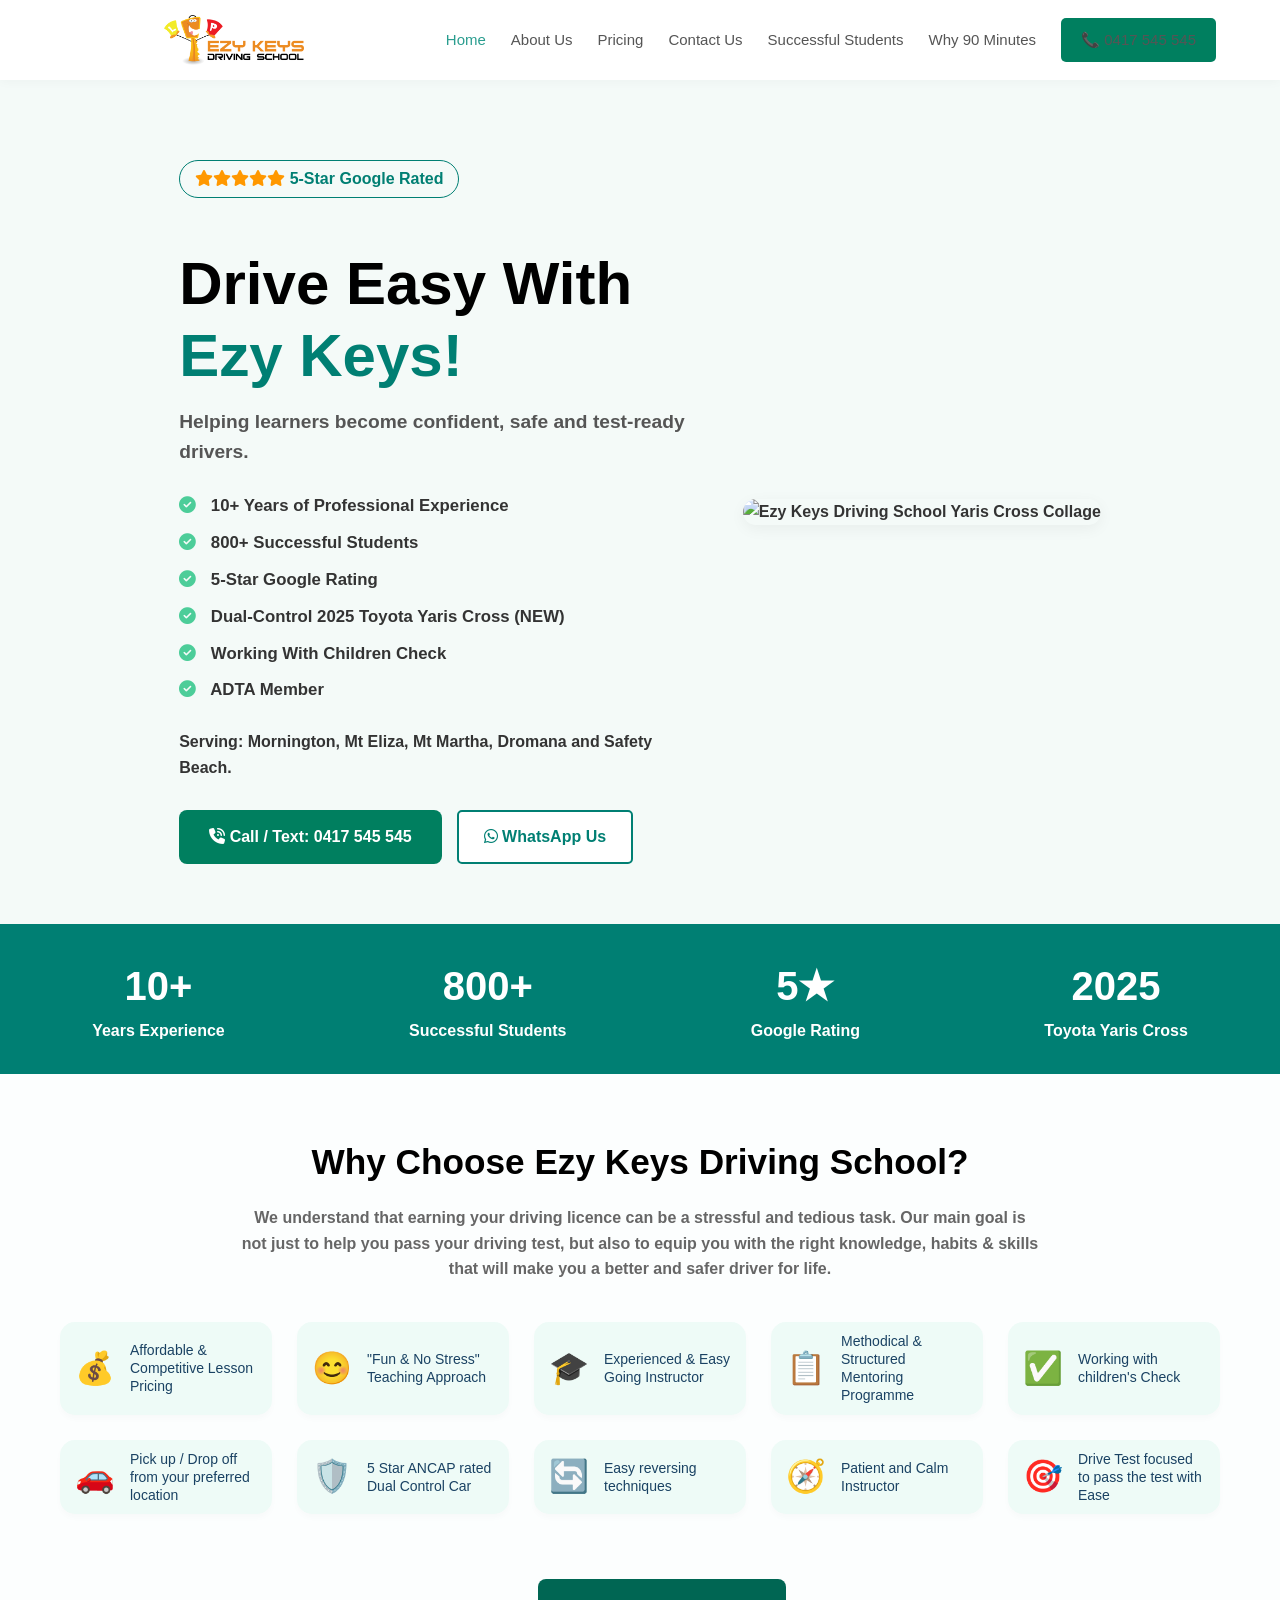
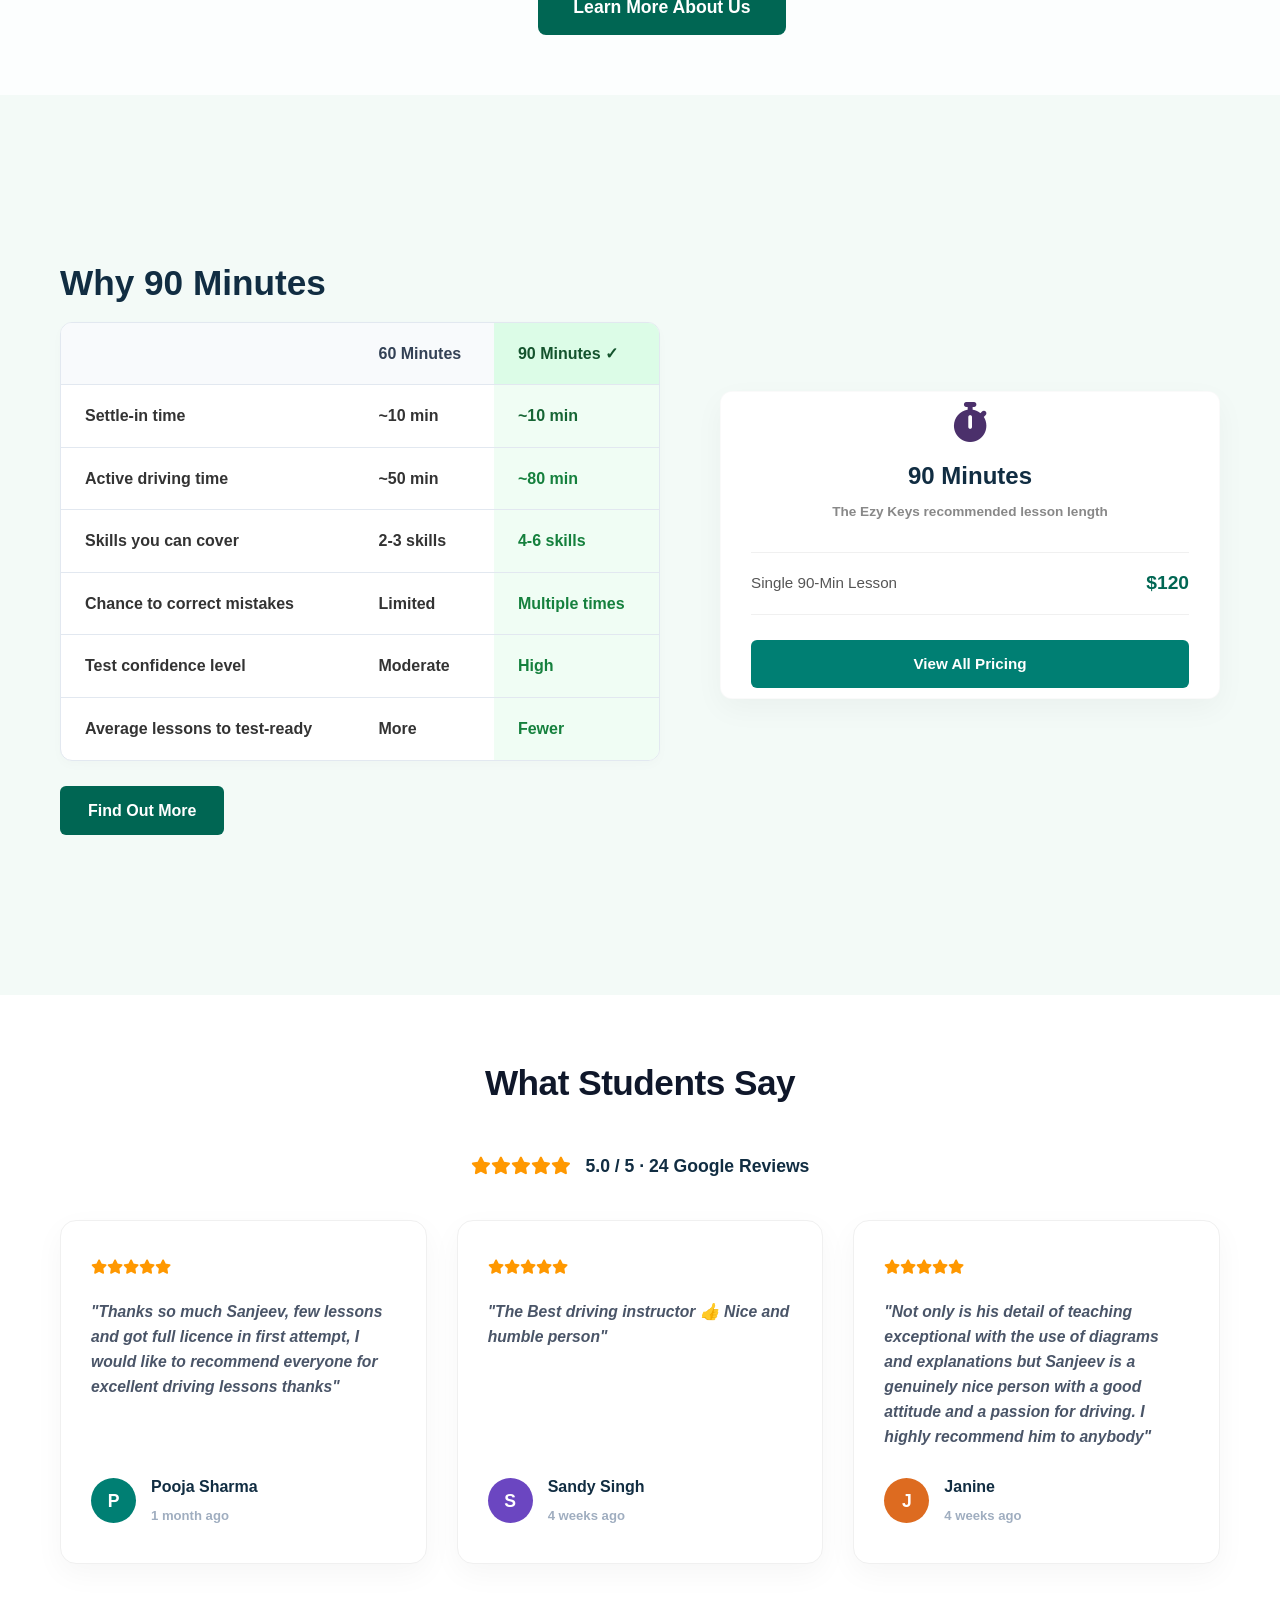
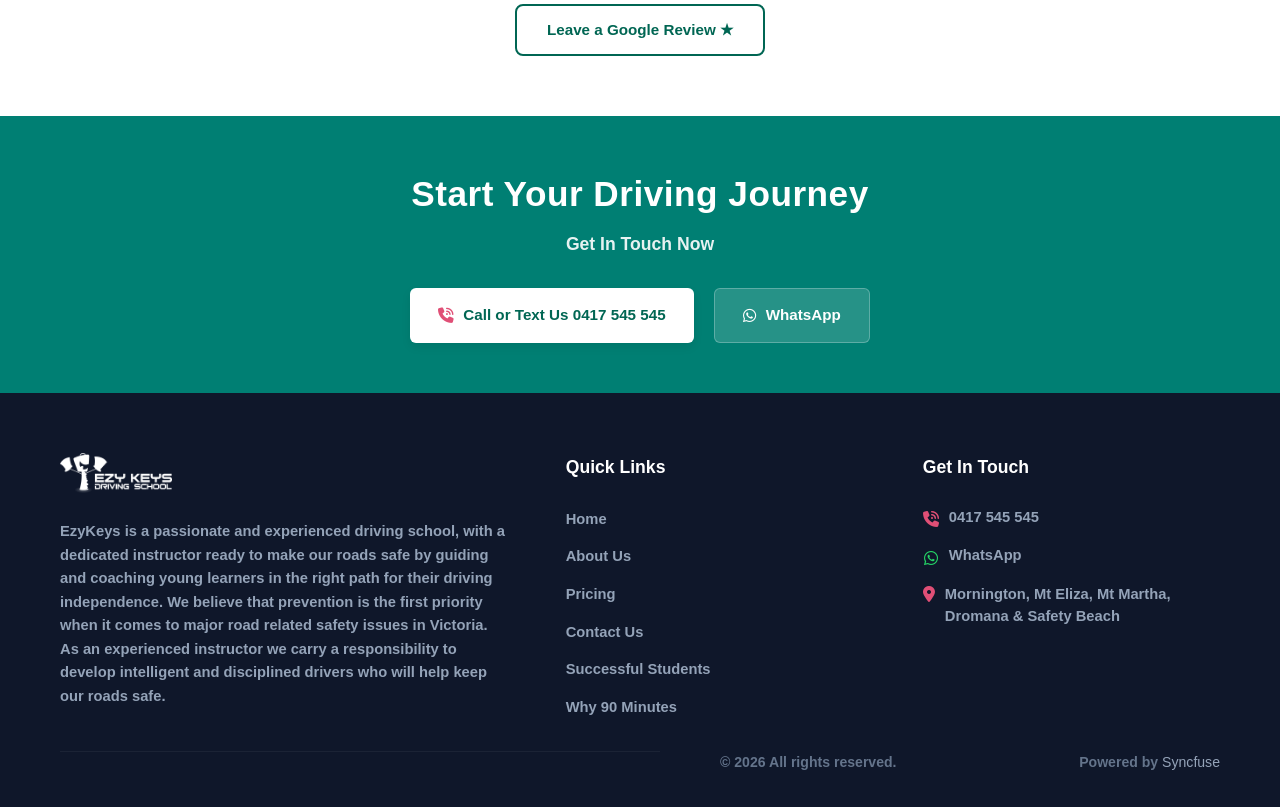
==== commit 284df995: "responsive  updates" ====
--- a/index.html
+++ b/index.html
@@ -5,7 +5,7 @@
     <meta name="viewport" content="width=device-width, initial-scale=1.0">
     <link rel="icon" type="image/png" href="/favicon.svg">
     <title>Ezy Keys | Driving School</title>
-    <link rel="stylesheet" href="/style.css">
+    <link rel="stylesheet" href="style.css">
     <link rel="stylesheet" href="https://cdnjs.cloudflare.com/ajax/libs/font-awesome/6.4.0/css/all.min.css">
 </head>
 <style>
@@ -24,22 +24,44 @@
 <body>
 
    <header>
-        <div class="logo">
-            <a href="/index.html">
-                <img src="./Images/logo.png" alt="Ezy Keys Driving School Logo">
-            </a>
-        </div>
-        <nav>
-            <a href="index.html" class="active">Home</a>
-            <a href="pages/About.html">About Us</a>
-            <a href="pages/Pricing.html">Pricing</a>
-            <a href="pages/ContactUs.html">Contact Us</a>
-            <a href="pages/SuccessfulStudents.html">Successful Students</a>
-            <a href="pages/Why90Minutes.html">Why 90 Minutes</a>
-            <a href="tel:0417545545" class="phone-btn">📞 0417 545 545</a>
-        </nav>
-    </header>
-
+    <div class="logo">
+        <a href="/index.html">
+            <img src="./Images/logo.png" alt="Ezy Keys Driving School Logo">
+        </a>
+    </div>
+
+    <!-- Desktop Navigation -->
+    <nav class="desktop-nav">
+        <a href="index.html" class="active">Home</a>
+        <a href="./pages/About.html">About Us</a>
+        <a href="./pages/pricing.html">Pricing</a>
+        <a href="./pages/contactus.html">Contact Us</a>
+        <a href="./pages/Successful_students.html">Successful Students</a>
+        <a href="./pages/Why90minutes.html">Why 90 Minutes</a>
+        <a href="tel:0417545545" class="phone-btn">📞 0417 545 545</a>
+    </nav>
+
+    <!-- Mobile Hamburger Button -->
+    <button class="mobile-menu-toggle" aria-label="Toggle menu" onclick="toggleMobileMenu()">
+        <span></span>
+        <span></span>
+        <span></span>
+    </button>
+</header>
+
+<!-- Mobile Navigation Overlay -->
+<nav class="mobile-nav" id="mobileNav">
+    <a href="index.html">Home</a>
+    <a href="./pages/About.html">About Us</a>
+    <a href="./pages/pricing.html">Pricing</a>
+    <a href="./pages/contactus.html">Contact Us</a>
+    <a href="./pages/Successful_students.html">Successful Students</a>
+    <a href="./pages/Why90minutes.html">Why 90 Minutes</a>
+    <a href="tel:0417545545" class="phone-btn">📞 0417 545 545</a>
+</nav>
+
+<!-- Backdrop Overlay -->
+<div class="mobile-overlay" id="mobileOverlay" onclick="toggleMobileMenu()"></div>
     
     <section id="home" class="hero-section-home">
         <div class="hero-container-home">
@@ -67,7 +89,7 @@
             
         <div class="hero-image">
               <div class="hero-image">
-            <img src="/Images/Ezy-Keys-Yaris.png" alt="Ezy Keys Driving School Yaris Cross Collage" class="hero-collage-img">
+            <img src="./Images/Ezy-Keys-Yaris.png" alt="Ezy Keys Driving School Yaris Cross Collage" class="hero-collage-img">
         </div> 
             </div> 
          </div> 
@@ -300,7 +322,7 @@
         <!-- Column 1: Logo & About Text -->
         <div class="footer-about-col">
             <div class="footer-logo">
-                <img src="/Images/logo.png"alt="Ezy Keys Driving School Logo">
+                <img src="./Images/logo.png" alt="Ezy Keys Driving School Logo">
             </div>
             <p class="footer-desc">
                 EzyKeys is a passionate and experienced driving school, with a dedicated instructor ready to make our roads safe by guiding and coaching young learners in the right path for their driving independence. We believe that prevention is the first priority when it comes to major road related safety issues in Victoria. As an experienced instructor we carry a responsibility to develop intelligent and disciplined drivers who will help keep our roads safe.
@@ -380,5 +402,31 @@
     });
 });
     </script>
+    <script>
+
+function toggleMobileMenu() {
+    const toggle = document.querySelector('.mobile-menu-toggle');
+    const mobileNav = document.getElementById('mobileNav');
+    const overlay = document.getElementById('mobileOverlay');
+    const body = document.body;
+
+    toggle.classList.toggle('active');
+    mobileNav.classList.toggle('active');
+    overlay.classList.toggle('active');
+    body.classList.toggle('menu-open');
+}
+
+document.querySelectorAll('.mobile-nav a').forEach(link => {
+    link.addEventListener('click', () => {
+        toggleMobileMenu();
+    });
+});
+
+document.addEventListener('keydown', (e) => {
+    if (e.key === 'Escape' && document.getElementById('mobileNav').classList.contains('active')) {
+        toggleMobileMenu();
+    }
+});
+    </script>
 </body>
 </html>
--- a/style.css
+++ b/style.css
@@ -1,75 +1,250 @@
 /* ============================================================
-   COMMON(shared across all pages)
-   ============================================================ */    
-      
-      * {
-            margin: 0;
-            padding: 0;
-            box-sizing: border-box;
-            body { font-family: 'Inter', sans-serif; }
-        }
-
-        body {
-            background-color: #fcfefe;
-            color: #333333;
-            line-height: 1.6;
-        }
-/*============================================================
-    home page 
-==============================================================
-
+   CSS VARIABLES
+   ============================================================ */
+:root {
+    --primary-teal: #007f73;
+    --secondary-teal: #2a9d8f;
+    --accent-orange: #ff9800;
+    --white: #ffffff;
+    --light-bg: #f4faf8;
+    --dark-grey: #333333;
+    --text-secondary: #64748b;
+    --text-main-dark: #0f172a;
+    --brand-emerald: #007f5f;
+    --brand-emerald-light: #e6f7f3;
+    --brand-emerald-hover: #00644b;
+    --border-gray: #e2e8f0;
+    --bg-muted: #f8fafc;
+}
+
+/* ============================================================
+   GLOBAL RESET
+   ============================================================ */
+* {
+    margin: 0;
+    padding: 0;
+    box-sizing: border-box;
+}
+
+body {
+    font-family: 'Inter', sans-serif;
+    background-color: #fcfefe;
+    color: #333333;
+    line-height: 1.6;
+}
+
+/* ============================================================
+   RESPONSIVE NAVBAR WITH HAMBURGER MENU
+   ============================================================ */
+header {
+    display: flex;
+    justify-content: space-between;
+    align-items: center;
+    padding: 15px 5%;
+    background-color: #ffffff;
+    box-shadow: 0 2px 10px rgba(0,0,0,0.03);
+    position: sticky;
+    top: 0;
+    z-index: 1000;
+}
+
+.logo {
+    display: flex;
+    align-items: center;
+    margin-left: 100px;
+}
+
+.logo img {
+    height: 50px;
+    width: auto;
+    display: block;
+}
+
+/* Desktop Navigation */
+.desktop-nav {
+    display: flex;
+    align-items: center;
+    gap: 25px;
+}
+
+.desktop-nav a {
+    text-decoration: none;
+    color: #555555;
+    font-weight: 500;
+    font-size: 15px;
+    transition: color 0.3s;
+}
+
+.desktop-nav a:hover,
+.desktop-nav a.active {
+    color: #2a9d8f;
+}
+
+.phone-btn {
+    background-color: #007f5f;
+    color: #ffffff;
+    padding: 10px 20px;
+    border-radius: 5px;
+    text-decoration: none;
+    font-weight: bold;
+    display: inline-flex;
+    align-items: center;
+    gap: 8px;
+    transition: background-color 0.3s;
+}
+
+.phone-btn:hover {
+    background-color: #00644b;
+}
+
+/* Mobile Menu Toggle Button (Hidden on Desktop) */
+.mobile-menu-toggle {
+    display: none;
+    background: none;
+    border: none;
+    cursor: pointer;
+    padding: 8px;
+    z-index: 1100;
+}
+
+.mobile-menu-toggle span {
+    display: block;
+    width: 25px;
+    height: 3px;
+    background-color: #007f5f;
+    margin: 5px 0;
+    border-radius: 2px;
+    transition: all 0.3s ease;
+}
+
+.mobile-menu-toggle.active span:nth-child(1) {
+    transform: rotate(45deg) translate(5px, 5px);
+}
+
+.mobile-menu-toggle.active span:nth-child(2) {
+    opacity: 0;
+}
+
+.mobile-menu-toggle.active span:nth-child(3) {
+    transform: rotate(-45deg) translate(6px, -6px);
+}
+
+/* Mobile Navigation Overlay */
+.mobile-nav {
+    display: none;
+    position: fixed;
+    top: 0;
+    left: 0;
+    width: 100%;
+    height: 100vh;
+    background-color: #ffffff;
+    padding: 100px 30px 40px;
+    flex-direction: column;
+    align-items: center;
+    gap: 0;
+    z-index: 999;
+    overflow-y: auto;
+    transform: translateX(100%);
+    transition: transform 0.3s ease;
+}
+
+.mobile-nav.active {
+    transform: translateX(0);
+}
+
+.mobile-nav a {
+    text-decoration: none;
+    color: #333333;
+    font-size: 18px;
+    font-weight: 600;
+    padding: 18px 0;
+    width: 100%;
+    text-align: center;
+    border-bottom: 1px solid #f0f0f0;
+    transition: color 0.3s;
+}
+
+.mobile-nav a:hover,
+.mobile-nav a.active {
+    color: #007f5f;
+}
+
+.mobile-nav .phone-btn {
+    margin-top: 20px;
+    width: 100%;
+    max-width: 280px;
+    justify-content: center;
+    padding: 14px;
+    font-size: 16px;
+}
+
+/* Overlay backdrop */
+.mobile-overlay {
+    display: none;
+    position: fixed;
+    top: 0;
+    left: 0;
+    width: 100%;
+    height: 100%;
+    background-color: rgba(0,0,0,0.5);
+    z-index: 998;
+    opacity: 0;
+    transition: opacity 0.3s ease;
+}
+
+.mobile-overlay.active {
+    display: block;
+    opacity: 1;
+}
+
+body.menu-open {
+    overflow: hidden;
+}
+
+/* ============================================================
+   HOME PAGE
+   ============================================================ */
 
 /* --- Hero Section --- */
 .hero-section-home {
     background-color: #f4faf8;
-    
 }
 
 .hero-container-home {
     display: flex;
-    padding: 80px 8%;
     padding: 80px 14% 60px 14%;
     align-items: center;
-    justify-content: center;  /* Centers items horizontally */
+    justify-content: center;
     gap: 40px;
 }
 
 .hero-text {
     flex: 1;
 }
+
 .rating-badge {
     display: inline-block !important;
-    background-color:transparent !important;
-    color: var(--accent-orange)!important;
-   border: 1px solid var(--primary-teal)!important; 
-   padding: 5px 15px;
-    border-radius: 20px; 
-    
-}
-    /* This targets only the text wrapper we just made */
+    background-color: transparent !important;
+    color: var(--accent-orange) !important;
+    border: 1px solid var(--primary-teal) !important;
+    padding: 5px 15px;
+    border-radius: 20px;
+}
+
 .rating-badge span {
     color: var(--primary-teal) !important;
-   
-}
- 
-
-.hero-text h1 {
-    font-size: 3rem;
-    color: black(--primary-teal);
-    line-height: 1.2;
-    margin-bottom: 15px;
-     
-    
-}
+}
+
 .hero-text h1 {
     font-size: 60px;
     color: var(--primary-teal);
     line-height: 1.2;
-    margin-bottom: 15px;  
+    margin-bottom: 15px;
     margin-top: 50px;
 }
+
 .hero-text h1 span {
-    color: #000000; /* This turns the first line black */
+    color: #000000;
 }
 
 .subtitle {
@@ -132,10 +307,9 @@
     color: var(--primary-teal);
 }
 
- Hero Image Layout Simulation 
- /* --- Hero Image Configuration --- */
-.hero-image { 
-    flex: 1; 
+/* --- Hero Image Configuration --- */
+.hero-image {
+    flex: 1;
     display: flex;
     justify-content: center;
     align-items: center;
@@ -143,20 +317,19 @@
 
 .hero-collage-img {
     width: 100%;
-    max-width: 550px; /* Adjust this number to make the whole image larger or smaller */
+    max-width: 550px;
     height: auto;
-    border-radius: 15px; /* Creates those beautiful rounded corners seen in your mockup */
-    box-shadow: 0 4px 15px rgba(0,0,0,0.05); /* Adds a very soft shadow around the image */
+    border-radius: 15px;
+    box-shadow: 0 4px 15px rgba(0,0,0,0.05);
     display: block;
 }
 
-
 .grid-item {
-     background-color: #ddd; 
-     border-radius: 10px; 
-     min-height: 150px; 
-     background-size: cover; 
-     background-position: center; 
+    background-color: #ddd;
+    border-radius: 10px;
+    min-height: 150px;
+    background-size: cover;
+    background-position: center;
 }
 
 .main-img {
@@ -165,8 +338,8 @@
     background-image: url('Ezy-Keys-Yaris.png');
 }
 
- /* --- Stats Bar ---  */
-.stats-bar1 { 
+/* --- Stats Bar --- */
+.stats-bar1 {
     background-color: var(--primary-teal);
     color: var(--white);
     text-align: center;
@@ -182,13 +355,13 @@
     font-size: 2.5rem;
 }
 
-/*  Headings, Why choose Ezy Keys Driving School*/
+/* --- Why Choose Section --- */
 .container-why-choose {
     max-width: 1200px;
     margin: 0 auto;
     padding: 60px 20px;
-
-}
+}
+
 .section-title-why-choose {
     text-align: center;
     font-size: 2.2rem;
@@ -210,31 +383,22 @@
     gap: 25px;
 }
 
-/*.feat-card {
-    background: var(--light-bg);
-    padding: 25px;
-    border-radius: 8px;
-    text-align: center;
+.feat-card1 {
+    background: #eefbf7;
+    padding: 10px 15px;
+    border-radius: 15px;
     box-shadow: 0 4px 6px rgba(0,0,0,0.02);
-}*/
-.feat-card1 {
-    background: #eefbf7; /* Light green background as seen in the image */
-    padding: 10px 15px;
-    border-radius: 15px; /* Softer, rounder corners matching your image */
-    box-shadow: 0 4px 6px rgba(0,0,0,0.02);
-    
-    /* Change to Flexbox for side-by-side layout */
-    display: flex;
-    align-items: center; /* Vertically centers the icon and text */
-    gap: 15px;           /* Puts a clean space between the icon and text */
-    text-align: left;    /* Aligns the text content to the left */
+    display: flex;
+    align-items: center;
+    gap: 15px;
+    text-align: left;
 }
 
 .feat-card1 p {
-    color: #1a4263;      /* Dark blue/grey color matching the mockup text */
-    font-size: 14px;   /* Slightly smaller font size for a more refined look */
-    font-weight: 400;    /* Semibold text weight */
-    margin: 0;           /* Clean up any default paragraph margins */
+    color: #1a4263;
+    font-size: 14px;
+    font-weight: 400;
+    margin: 0;
     line-height: 1.3;
 }
 
@@ -242,62 +406,58 @@
     font-size: 2rem;
     display: flex;
     align-items: center;
-    justify-content: ;
-    flex-shrink: 0;     /* Prevents the emoji container from squeezing on smaller screens */
-}
+    justify-content: center;
+    flex-shrink: 0;
+}
+
 .feat-card1 h4 {
     margin-bottom: 10px;
 }
-/* Container to handle centering and top spacing */
+
 .about-btn-container {
     display: flex;
     justify-content: center;
-    margin-left:390px;
-    margin-top: 40px; /* Generous gap between the grid and the button */
+    margin-left: 390px;
+    margin-top: 40px;
     width: 200%;
 }
 
-/* Specific styling for the Learn More button */
 .btn-about {
-    background-color: #006653; /* Deep teal color matching the image */
+    background-color: #006653;
     color: var(--white);
-    padding: 14px 35px;        /* Slightly larger padding for a prominent look */
-    border-radius: 8px;        /* Subtle corner rounding */
+    padding: 14px 35px;
+    border-radius: 8px;
     font-size: 1.1rem;
     font-weight: bold;
     text-align: center;
     transition: background-color 0.3s, transform 0.2s;
     border: none;
     cursor: pointer;
-   
-}
-
-/* Hover effect to make it interactive */
+}
+
 .btn-about:hover {
-    background-color: #004d3e; /* Darkens slightly on hover */
+    background-color: #004d3e;
     transform: translateY(-2px);
 }
+
 /* --- Why 90 Section --- */
 .why-90-section {
-    background-color: #f9f9f9;
-}
-/* --- Why 90 Section Split Layout --- */
-.why-90-section {
-    background-color: #f3faf7; /* Soft light-mint background spanning full screen */
+    background-color: #f3faf7;
     padding: 60px 0;
 }
 
-/* Flexbox parent row splitting left and right side */
 .why-90-split-container {
     display: flex;
     align-items: center;
     justify-content: space-between;
     gap: 50px;
-}
-
-/* Left Side Layout */
+    max-width: 1200px;
+    margin: 0 auto;
+    padding: 0 20px;
+}
+
 .why-90-left-col {
-    flex: 1.2; /* Takes slightly more space than the right card */
+    flex: 1.2;
 }
 
 .why-90-title {
@@ -313,7 +473,6 @@
     margin-bottom: 25px;
 }
 
-/* Clean list alignment with green checkmarks */
 .why-90-list {
     list-style: none;
     padding: 0;
@@ -331,7 +490,7 @@
 }
 
 .why-90-list li i {
-    color: #007f73; /* Teal checkmark */
+    color: #007f73;
     margin-top: 4px;
     font-size: 0.9rem;
 }
@@ -349,28 +508,24 @@
     font-weight: bold;
     display: inline-block;
     transition: 0.3s;
-    
 }
 
 .btn-find-out:hover {
     background-color: #004d3e;
 }
 
-/* Right Side Layout: Mini Price Card */
 .why-90-right-col {
     flex: 0.8;
     display: flex;
     flex-direction: column;
     justify-content: center;
-}
-.why-90-right-col {
     min-height: 100%;
 }
 
-.mini-price-card {                 /*90 min right side box*/
+.mini-price-card {
     background: #ffffff;
     width: 100%;
-    max-width:800px;
+    max-width: 800px;
     padding: 10px 30px;
     border-radius: 12px;
     box-shadow: 0 10px 30px rgba(0, 0, 0, 0.04);
@@ -380,7 +535,7 @@
 
 .timer-icon-wrapper i {
     font-size: 2.5rem;
-    color: #4b306b; /* Muted purple tone from image */
+    color: #4b306b;
     margin-bottom: 15px;
 }
 
@@ -396,7 +551,6 @@
     margin-bottom: 30px;
 }
 
-/* Clean row formatting for pricing options */
 .price-row {
     display: flex;
     justify-content: space-between;
@@ -438,18 +592,6 @@
     background-color: #005c53;
 }
 
-/* Media Query Adjustment for Mobile Viewports */
-@media(max-width: 900px) {
-    .why-90-split-container {
-        flex-direction: column;
-        gap: 40px;
-        text-align: left;
-    }
-    .why-90-right-col {
-        width: 100%;
-    }
-}
-
 .benefits-grid {
     display: grid;
     grid-template-columns: 1fr 1fr;
@@ -514,7 +656,8 @@
     border-radius: 10px;
     font-weight: bold;
 }
-/* --- Testimonials Section Styling --- */
+
+/* --- Testimonials Section --- */
 .testimonials-section {
     background-color: #ffffff;
     padding: 60px 0;
@@ -522,7 +665,7 @@
 
 .rating-summary {
     text-align: center;
-    color: #ff9800; /* Crisp orange stars */
+    color: #ff9800;
     margin-bottom: 40px;
     font-size: 1.1rem;
 }
@@ -532,7 +675,8 @@
     font-weight: 600;
     margin-left: 10px;
 }
-.container-testimonials{
+
+.container-testimonials {
     max-width: 1200px;
     margin: 0 auto;
     padding: 0 20px;
@@ -545,7 +689,6 @@
     margin-bottom: 40px;
 }
 
-/* Updated card to white background with soft shadow lines */
 .review-card {
     background: #ffffff;
     padding: 35px 30px;
@@ -572,14 +715,12 @@
     flex-grow: 1;
 }
 
-/* Profile flex wrapper layout alignment */
 .reviewer-profile {
     display: flex;
     align-items: center;
     gap: 15px;
 }
 
-/* Circle Avatar Elements */
 .avatar {
     width: 45px;
     height: 45px;
@@ -609,14 +750,12 @@
     color: #a0aec0;
 }
 
-/* Center Container for the Google Button */
 .review-btn-container {
     display: flex;
     justify-content: center;
     margin-top: 40px;
 }
 
-/* Modern bordered button styling */
 .btn-google-review {
     background-color: transparent;
     color: #006653;
@@ -633,44 +772,19 @@
     background-color: #006653;
     color: #ffffff;
 }
-/* --- Testimonials --- */
-.rating-summary {
-    text-align: center;
-    color: var(--accent-orange);
-    margin-bottom: 30px;
-    font-size: 1.1rem;
-}
-
-.rating-summary span {
-    color: var(--dark-grey);
-    margin-left: 10px;
-}
-
-.testimonials-grid {
-    display: grid;
-    grid-template-columns: repeat(auto-fit, minmax(280px, 1fr));
-    gap: 25px;
-}
-
-.review-card {
-    background: #ffffff;
-    padding: 25px;
-    border-radius: 8px;
-    border: 1px solid #ffe0d3;
-}
-
-.review-card h5 {
-    margin-top: 15px;
-    color: var(--primary-teal);
-}
-*/
-
-/* --- Green CTA Banner Styles --- */
+
+/* --- Green CTA Banner --- */
 .cta-banner-section {
-    background-color: #007f73; /* Rich deep teal/green background */
+    background-color: #007f73;
     padding: 50px 0;
     text-align: center;
     color: #ffffff;
+}
+
+.cta-banner-container {
+    max-width: 1100px;
+    margin: 0 auto;
+    padding: 0 20px;
 }
 
 .cta-banner-container h2 {
@@ -701,7 +815,7 @@
     text-decoration: none;
     font-weight: bold;
     font-size: 0.95rem;
-    display: flex;
+    display: inline-flex;
     align-items: center;
     gap: 10px;
     box-shadow: 0 4px 10px rgba(0, 0, 0, 0.08);
@@ -709,7 +823,7 @@
 }
 
 .cta-btn-phone i {
-    color: #e04f76; /* Distinct soft pink/red icon tone */
+    color: #e04f76;
 }
 
 .cta-btn-phone:hover {
@@ -725,7 +839,7 @@
     text-decoration: none;
     font-weight: bold;
     font-size: 0.95rem;
-    display: flex;
+    display: inline-flex;
     align-items: center;
     gap: 10px;
     transition: background-color 0.3s;
@@ -735,21 +849,962 @@
     background-color: rgba(255, 255, 255, 0.25);
 }
 
-
- /* --- Footer --- */ 
+/* ============================================================
+   ABOUT PAGE
+   ============================================================ */
+.hero {
+    text-align: left;
+    padding: 90px 30px;
+    background-color: #0dad9514;
+}
+
+.hero-content {
+    max-width: 1200px;
+    margin: 0 auto;
+}
+
+.hero h1 {
+    font-size: 36px;
+    color: #1d3557;
+    font-weight: 510;
+    margin-bottom: 10px;
+}
+
+.hero p {
+    font-size: 18px;
+    color: #666666;
+    font-weight: 300;
+    margin-left: 400px;
+}
+
+.container {
+    max-width: 1200px;
+    margin: 0 auto;
+    padding: 100px 20px;
+    display: grid;
+    grid-template-columns: 1.2fr 1fr;
+    gap: 60px;
+    align-items: start;
+}
+
+.message-section h2 {
+    font-size: 32px;
+    color: #1d3557;
+    margin-bottom: 5px;
+}
+
+.message-section h3 {
+    font-size: 18px;
+    color: #2a9d8f;
+    font-weight: 500;
+    margin-bottom: 25px;
+}
+
+.message-section p {
+    color: #555555;
+    font-size: 16px;
+    text-align: justify;
+}
+
+.credentials-card {
+    background-color: #0dad9514;
+    border-radius: 12px;
+    padding: 35px;
+    box-shadow: 0 4px 20px rgba(0, 0, 0, 0.02);
+}
+
+.credentials-card h2 {
+    font-size: 22px;
+    color: #1d3557;
+    margin-bottom: 25px;
+}
+
+.credentials-list {
+    list-style: none;
+}
+
+.credentials-list li {
+    display: flex;
+    align-items: center;
+    gap: 15px;
+    margin-bottom: 18px;
+    font-size: 16px;
+    color: #444444;
+}
+
+.credentials-list li:last-child {
+    margin-bottom: 0;
+}
+
+.icon {
+    font-size: 20px;
+    min-width: 25px;
+    text-align: center;
+}
+
+/* --- What We're Made Of Section --- */
+.advantages-section {
+    padding: 60px 20px 80px 20px;
+    background-color: #ffffff;
+}
+
+.advantages-header {
+    text-align: center;
+    margin-bottom: 50px;
+}
+
+.advantages-header h2 {
+    font-size: 36px;
+    color: #112d42;
+    font-weight: 700;
+    margin-bottom: 10px;
+}
+
+.advantages-header p {
+    font-size: 16px;
+    color: #778899;
+    font-weight: 400;
+}
+
+.advantages-grid {
+    max-width: 1200px;
+    margin: 0 auto;
+    display: grid;
+    grid-template-columns: 1fr 1fr;
+    gap: 30px;
+}
+
+.advantage-card {
+    background: #ffffff;
+    border: 1px solid #eef2f5;
+    border-radius: 16px;
+    padding: 20px 35px;
+    text-align: center;
+    box-shadow: 0 10px 30px rgba(0, 0, 0, 0.1);
+    transition: transform 0.3s ease, box-shadow 0.3s ease;
+}
+
+.advantage-card:hover {
+    transform: translateY(-4px);
+    box-shadow: 0 15px 35px rgba(0, 0, 0, 0.04);
+}
+
+.card-emoji {
+    font-size: 28px;
+    margin-bottom: 15px;
+    display: inline-block;
+}
+
+.advantage-card h3 {
+    font-size: 20px;
+    color: #112d42;
+    margin-bottom: 15px;
+    font-weight: 700;
+}
+
+.advantage-card p {
+    font-size: 14.5px;
+    color: #556677;
+    line-height: 1.7;
+    text-align: center;
+}
+
+/* --- Service Area Section --- */
+.service-area-section {
+    padding: 60px 20px 80px 20px;
+    background-color: #fcfefe;
+    text-align: center;
+}
+
+.service-area-section h2 {
+    font-size: 36px;
+    color: #112d42;
+    font-weight: 700;
+    margin-bottom: 10px;
+}
+
+.service-area-section .subtitle {
+    font-size: 16px;
+    color: #556677;
+    margin-bottom: 40px;
+}
+
+.locations-container {
+    display: flex;
+    justify-content: center;
+    align-items: center;
+    flex-wrap: wrap;
+    gap: 15px;
+    max-width: 1000px;
+    margin: 0 auto 50px auto;
+}
+
+.location-badge {
+    background-color: #eefbf7;
+    border: 1px solid #ccefe4;
+    color: #007f5f;
+    padding: 12px 24px;
+    border-radius: 50px;
+    font-size: 16px;
+    font-weight: 600;
+    display: inline-flex;
+    align-items: center;
+    gap: 8px;
+}
+
+.location-badge span {
+    color: #e63946;
+}
+
+.service-area-cta {
+    margin-top: 20px;
+}
+
+.service-area-cta p {
+    font-size: 16px;
+    color: #556677;
+    margin-bottom: 25px;
+    font-weight: 500;
+}
+
+.cta-buttons {
+    display: flex;
+    justify-content: center;
+    align-items: center;
+    gap: 20px;
+}
+
+.btn-primary {
+    background-color: #007f5f;
+    color: #ffffff;
+    padding: 14px 30px;
+    border-radius: 8px;
+    text-decoration: none;
+    font-weight: bold;
+    font-size: 16px;
+    transition: background-color 0.3s;
+    border: none;
+    cursor: pointer;
+}
+
+.btn-primary:hover {
+    background-color: #00644b;
+}
+
+.btn-secondary {
+    background-color: transparent;
+    color: #007f5f;
+    padding: 13px 29px;
+    border-radius: 8px;
+    text-decoration: none;
+    font-weight: bold;
+    font-size: 16px;
+    border: 2px solid #007f5f;
+    transition: background-color 0.3s, color 0.3s;
+    cursor: pointer;
+}
+
+.btn-secondary:hover {
+    background-color: #eefbf7;
+}
+
+/* ============================================================
+   CONTACT PAGE
+   ============================================================ */
+.hero-banner-section {
+    background-color: #f1faf7;
+    padding: 50px 8%;
+    text-align: left;
+}
+
+.hero-banner-section h1 {
+    font-size: 36px;
+    font-weight: 700;
+    color: #0f2942;
+    margin-bottom: 8px;
+}
+
+.hero-banner-section p {
+    font-size: 15px;
+    color: var(--text-secondary);
+}
+
+.contact-content-grid-container {
+    max-width: 1140px;
+    margin: 50px auto;
+    padding: 0 20px;
+    display: grid;
+    grid-template-columns: 1fr 1fr;
+    gap: 40px;
+    align-items: start;
+}
+
+.left-details-pane {
+    display: flex;
+    flex-direction: column;
+    gap: 16px;
+}
+
+.left-details-pane h2 {
+    font-size: 26px;
+    color: var(--text-main-dark);
+    font-weight: 700;
+    margin-bottom: 10px;
+}
+
+.info-detail-row-card {
+    background: #ffffff;
+    border: 1px solid var(--border-gray);
+    border-radius: 10px;
+    padding: 18px 20px;
+    display: flex;
+    align-items: center;
+    gap: 16px;
+}
+
+.info-detail-row-card .icon-wrapper-circle {
+    width: 44px;
+    height: 44px;
+    border-radius: 50%;
+    background-color: var(--brand-emerald-light);
+    color: var(--brand-emerald);
+    display: flex;
+    align-items: center;
+    justify-content: center;
+    font-size: 16px;
+    flex-shrink: 0;
+}
+
+.card-text-node p.label-node {
+    font-size: 11px;
+    color: #64748b;
+    text-transform: uppercase;
+    letter-spacing: 0.5px;
+    margin-bottom: 2px;
+    font-weight: 600;
+}
+
+.card-text-node p.value-node {
+    font-size: 15px;
+    font-weight: 700;
+    color: var(--text-main-dark);
+}
+
+.card-text-node a.value-link-node {
+    font-size: 15px;
+    font-weight: 700;
+    color: var(--text-main-dark);
+    text-decoration: none;
+}
+
+.suburb-span-text {
+    font-size: 13px;
+    color: var(--text-secondary);
+    font-weight: 400;
+    display: block;
+    margin-top: 2px;
+}
+
+.right-emphasis-panel-box {
+    background-color: var(--brand-emerald);
+    color: #ffffff;
+    border-radius: 14px;
+    padding: 35px;
+}
+
+.right-emphasis-panel-box h3 {
+    font-size: 24px;
+    font-weight: 700;
+    margin-bottom: 15px;
+}
+
+.right-emphasis-panel-box p.description-body {
+    font-size: 14px;
+    line-height: 1.6;
+    color: rgba(255, 255, 255, 0.95);
+    margin-bottom: 30px;
+    text-align: left;
+}
+
+.action-button-stack {
+    display: flex;
+    flex-direction: column;
+    gap: 12px;
+}
+
+.action-button-stack a {
+    display: flex;
+    align-items: center;
+    justify-content: center;
+    gap: 10px;
+    padding: 12px;
+    border-radius: 6px;
+    text-decoration: none;
+    font-weight: 700;
+    font-size: 14.5px;
+    transition: opacity 0.2s ease;
+}
+
+.action-button-stack a:hover {
+    opacity: 0.95;
+}
+
+.action-button-stack a.light-btn {
+    background-color: #ffffff;
+    color: var(--brand-emerald);
+}
+
+.action-button-stack a.translucent-btn {
+    background-color: rgba(255, 255, 255, 0.15);
+    color: #ffffff;
+    border: 1px solid rgba(255, 255, 255, 0.2);
+}
+
+.review-callout-section {
+    background-color: var(--bg-muted);
+    padding: 60px 20px;
+    text-align: center;
+    border-top: 1px solid var(--border-gray);
+}
+
+.review-callout-section h2 {
+    font-size: 26px;
+    font-weight: 700;
+    color: #0f2942;
+    margin-bottom: 12px;
+}
+
+.review-callout-section p {
+    font-size: 15px;
+    color: var(--text-secondary);
+    margin-bottom: 24px;
+    max-width: 700px;
+    margin-left: auto;
+    margin-right: auto;
+}
+
+.review-cta-btn {
+    background-color: var(--brand-emerald);
+    color: #ffffff;
+    padding: 12px 28px;
+    border-radius: 6px;
+    text-decoration: none;
+    font-weight: 700;
+    font-size: 15px;
+    display: inline-flex;
+    align-items: center;
+    gap: 8px;
+    transition: background-color 0.2s ease;
+    border: none;
+}
+
+.review-cta-btn:hover {
+    background-color: var(--brand-emerald-hover);
+}
+
+.review-cta-btn i {
+    color: #f59e0b;
+}
+
+/* ============================================================
+   PRICING PAGE
+   ============================================================ */
+.pricing-container {
+    margin-bottom: 60px;
+}
+
+.info-section-1 {
+    margin-bottom: 60px;
+    margin-top: 60px;
+}
+
+.pricing-container-1 h2 {
+    font-size: 24px;
+    color: #1d3557;
+    margin-bottom: 30px;
+    font-weight: 700;
+}
+
+.pricing-grid-1 {
+    display: grid;
+    grid-template-columns: repeat(auto-fit, minmax(280px, 1fr));
+    gap: 25px;
+    align-items: start;
+}
+
+.card {
+    background: #ffffff;
+    border: 1px solid #e0e0e0;
+    border-radius: 12px;
+    padding: 40px 30px;
+    position: relative;
+    box-shadow: 0 4px 15px rgba(0,0,0,0.01);
+    display: flex;
+    flex-direction: column;
+    max-height: 200px;
+}
+
+.card.featured {
+    border: 2px solid #007f5f;
+    padding-top: 45px;
+}
+
+.badge {
+    position: absolute;
+    top: 0;
+    left: 30px;
+    transform: translateY(-50%);
+    background-color: #007f5f;
+    color: #ffffff;
+    font-size: 11px;
+    font-weight: 700;
+    padding: 4px 12px;
+    border-radius: 4px;
+    text-transform: uppercase;
+    letter-spacing: 0.5px;
+}
+
+.card-title {
+    font-size: 14px;
+    color: #666666;
+    margin-bottom: 15px;
+    font-weight: 500;
+}
+
+.card-price {
+    font-size: 44px;
+    color: #007f5f;
+    font-weight: 700;
+    margin-bottom: 15px;
+}
+
+.card-footer-text {
+    font-size: 13px;
+    color: #555555;
+    display: flex;
+    align-items: center;
+    gap: 4px;
+}
+
+/* --- Drive Test Package --- */
+.drive-test-section {
+    margin-top: 60px;
+    border-top: 1px solid #eee;
+    padding-top: 60px;
+}
+
+.drive-test-header {
+    margin-bottom: 30px;
+}
+
+.drive-test-header h2 {
+    font-size: 26px;
+    color: #112d42;
+    font-weight: 700;
+    margin-bottom: 8px;
+}
+
+.drive-test-header p {
+    font-size: 15px;
+    color: #666666;
+}
+
+.drive-test-layout {
+    display: grid;
+    grid-template-columns: 1.1fr 0.9fr;
+    gap: 40px;
+    align-items: center;
+}
+
+.drive-test-image-container {
+    width: 100%;
+    border-radius: 16px;
+    overflow: hidden;
+    box-shadow: 0 4px 20px rgba(0, 0, 0, 0.05);
+}
+
+.drive-test-image-container img {
+    width: 100%;
+    height: auto;
+    display: block;
+    object-fit: cover;
+}
+
+.package-details-card {
+    background: #ffffff;
+    border: 1px solid #a3daf2;
+    border-radius: 16px;
+    padding: 40px;
+    box-shadow: 0 10px 30px rgba(0, 0, 0, 0.02);
+}
+
+.package-details-card h3 {
+    font-size: 20px;
+    color: #112d42;
+    margin-bottom: 10px;
+    font-weight: 700;
+}
+
+.package-price {
+    font-size: 44px;
+    color: #007f5f;
+    font-weight: 700;
+    margin-bottom: 25px;
+    display: flex;
+    align-items: center;
+}
+
+.package-features-list {
+    list-style: none;
+    margin-bottom: 35px;
+}
+
+.package-features-list li {
+    font-size: 15px;
+    color: #445566;
+    margin-bottom: 14px;
+    display: flex;
+    align-items: flex-start;
+    gap: 10px;
+    line-height: 1.5;
+}
+
+.package-features-list li span.check-icon {
+    color: #007f5f;
+    font-weight: bold;
+}
+
+.btn-book-now {
+    display: block;
+    width: 100%;
+    background-color: #007f5f;
+    color: #ffffff;
+    text-align: center;
+    padding: 14px;
+    border-radius: 8px;
+    text-decoration: none;
+    font-weight: bold;
+    font-size: 16px;
+    border: none;
+    cursor: pointer;
+    transition: background-color 0.2s ease;
+}
+
+.btn-book-now:hover {
+    background-color: #00644b;
+}
+
+/* ============================================================
+   WHY 90 MINUTES PAGE
+   ============================================================ */
+.container-90 {
+    display: flex;
+    flex-direction: column;
+    gap: 40px;
+    margin: 80px;
+    padding: 0 180px;
+}
+
+.intro-card {
+    background: linear-gradient(135deg, #f4fbfb 0%, #eef9f9 100%);
+    border: 1px solid #e2f2f2;
+    border-radius: 16px;
+    padding: 50px 40px;
+    text-align: center;
+    margin-bottom: 70px;
+    box-shadow: 0 4px 20px rgba(0, 132, 137, 0.03);
+}
+
+.intro-icon {
+    font-size: 2.8rem;
+    margin-bottom: 16px;
+    display: inline-block;
+}
+
+.intro-card h2 {
+    font-size: 2rem;
+    color: #0f172a;
+    margin-bottom: 16px;
+}
+
+.intro-card p {
+    font-size: 1.1rem;
+    color: #475569;
+    max-width: 820px;
+    margin: 0 auto;
+    line-height: 1.7;
+}
+
+.section-title {
+    font-size: 2.2rem;
+    color: #0f172a;
+    margin-bottom: 40px;
+    text-align: center;
+    letter-spacing: -0.5px;
+}
+
+.grid-container {
+    display: grid;
+    grid-template-columns: repeat(auto-fit, minmax(260px, 1fr));
+    gap: 24px;
+    margin-bottom: 80px;
+}
+
+.grid-card {
+    background: #ffffff;
+    border: 1px solid #e2e8f0;
+    padding: 30px;
+    border-radius: 12px;
+    box-shadow: 0 4px 6px rgba(0, 0, 0, 0.01);
+    transition: all 0.25s cubic-bezier(0.4, 0, 0.2, 1);
+    position: relative;
+    overflow: hidden;
+}
+
+.grid-card::before {
+    content: '';
+    position: absolute;
+    top: 0;
+    left: 0;
+    width: 4px;
+    height: 100%;
+    background-color: transparent;
+    transition: background-color 0.2s ease;
+}
+
+.grid-card:hover {
+    transform: translateY(-4px);
+    box-shadow: 0 10px 20px rgba(0, 0, 0, 0.04);
+    border-color: #cbd5e1;
+}
+
+.grid-card:hover::before {
+    background-color: #008489;
+}
+
+.card-icon {
+    font-size: 2rem;
+    margin-bottom: 16px;
+    display: inline-block;
+}
+
+.grid-card h3 {
+    font-size: 1.25rem;
+    color: #1e293b;
+    margin-bottom: 10px;
+    font-weight: 600;
+}
+
+.grid-card p {
+    font-size: 0.95rem;
+    color: #64748b;
+    line-height: 1.5;
+}
+
+/* --- Comparison Table --- */
+.comparison-section {
+    margin-bottom: 80px;
+}
+
+.table-wrapper {
+    overflow-x: auto;
+    background: #ffffff;
+    border: 1px solid #e2e8f0;
+    border-radius: 12px;
+    box-shadow: 0 4px 12px rgba(0, 0, 0, 0.02);
+}
+
+table {
+    width: 100%;
+    border-collapse: collapse;
+    text-align: left;
+    font-size: 1rem;
+}
+
+th, td {
+    padding: 18px 24px;
+    border-bottom: 1px solid #e2e8f0;
+}
+
+th {
+    background-color: #f8fafc;
+    color: #334155;
+    font-weight: 600;
+}
+
+tr:last-child td {
+    border-bottom: none;
+}
+
+.highlight-col {
+    background-color: #f0fdf4;
+    color: #166534;
+}
+
+th.highlight-col {
+    background-color: #dcfce7;
+    font-weight: 700;
+    color: #14532d;
+}
+
+td.highlight-col strong {
+    color: #15803d;
+}
+
+/* --- Closing CTA --- */
+.closing-cta-outer {
+    background-color: #0e8368;
+    width: 100%;
+    padding: 70px 20px;
+}
+
+.closing-cta-wrapper {
+    max-width: 1140px;
+    margin: 0 auto;
+    text-align: center;
+}
+
+.closing-cta-content {
+    color: #ffffff;
+}
+
+.closing-cta-content h2 {
+    font-size: 2.5rem;
+    margin-bottom: 18px;
+    font-weight: 700;
+    letter-spacing: -0.5px;
+}
+
+.closing-cta-content p {
+    font-size: 1.15rem;
+    margin-bottom: 35px;
+    opacity: 0.95;
+}
+
+.cta-actions-flex {
+    display: flex;
+    justify-content: center;
+    align-items: center;
+    gap: 20px;
+}
+
+.cta-btn-orange-phone {
+    background-color: #ffffff;
+    color: #05624c;
+    text-decoration: none;
+    padding: 14px 35px;
+    border-radius: 8px;
+    font-weight: 700;
+    font-size: 1.1rem;
+    display: flex;
+    align-items: center;
+    gap: 10px;
+    transition: opacity 0.2s ease;
+}
+
+.cta-btn-orange-phone:hover {
+    background-color: #ffffff;
+    opacity: 0.9;
+}
+
+.cta-btn-outline {
+    background-color: #319782;
+    color: #ffffff;
+    text-decoration: none;
+    padding: 14px 35px;
+    border-radius: 8px;
+    font-weight: 700;
+    font-size: 1.1rem;
+    transition: background-color 0.2s ease;
+}
+
+.cta-btn-outline:hover {
+    background-color: #27826e;
+}
+
+/* ============================================================
+   GALLERY PAGE
+   ============================================================ */
+.gallery-hero {
+    background: linear-gradient(135deg, #0f4c3a 0%, #0d6c54 100%);
+    color: #ffffff;
+    text-align: left;
+    padding: 80px 8%;
+}
+
+.gallery-hero h1 {
+    font-size: 38px;
+    font-weight: 700;
+    margin-bottom: 15px;
+    letter-spacing: -0.5px;
+}
+
+.gallery-hero p {
+    font-size: 16px;
+    opacity: 0.9;
+    max-width: 800px;
+    font-weight: 400;
+}
+
+.main-container {
+    max-width: 1250px;
+    margin: 0 auto;
+    padding: 60px 20px;
+}
+
+.main-container .section-title {
+    font-size: 24px;
+    color: #1a202c;
+    font-weight: 700;
+    margin-bottom: 30px;
+}
+
+.student-grid {
+    display: grid;
+    grid-template-columns: repeat(auto-fill, minmax(260px, 1fr));
+    gap: 25px;
+}
+
+.student-card {
+    background-color: #f7fafc;
+    border-radius: 16px;
+    overflow: hidden;
+    box-shadow: 0 4px 15px rgba(0, 0, 0, 0.04);
+    border: 1px solid #edf2f7;
+    transition: transform 0.25s ease, box-shadow 0.25s ease;
+    aspect-ratio: 3 / 4;
+    position: relative;
+}
+
+.student-card:hover {
+    transform: translateY(-5px);
+    box-shadow: 0 10px 25px rgba(0, 0, 0, 0.08);
+}
+
+.student-img {
+    width: 100%;
+    height: 100%;
+    object-fit: cover;
+    display: block;
+}
+
+/* ============================================================
+   FOOTER (Common across all pages)
+   ============================================================ */
 footer {
-    background: #0f172a; /* Ultra-dark navy background matching image 1 */
-    color: #94a3b8; /* Muted gray text readable on dark layouts */
+    background: #0f172a;
+    color: #94a3b8;
     padding-top: 60px;
     padding-bottom: 30px;
 }
 
 .footer-grid {
+    max-width: 1200px;
+    margin: 0 auto;
+    padding: 0 20px 20px;
     display: grid;
-    grid-template-columns: 1.5fr 1fr 1fr; /* Gives the first paragraph column more room */
+    grid-template-columns: 1.5fr 1fr 1fr;
     gap: 60px;
-    padding-bottom: 20px;
-    padding-top: 0;
 }
 
 .footer-about-col {
@@ -761,7 +1816,7 @@
 .footer-logo img {
     height: 40px;
     width: auto;
-    filter: brightness(0) invert(1); /* Forces the logo to display in crisp white over navy */
+    filter: brightness(0) invert(1);
 }
 
 .footer-desc {
@@ -777,7 +1832,6 @@
     margin-bottom: 25px;
 }
 
-/* Quick Navigation Links formatting */
 .footer-links {
     list-style: none;
     padding: 0;
@@ -798,7 +1852,6 @@
     color: #ffffff;
 }
 
-/* Interactive Contact rows with custom icons */
 .footer-contact-list {
     list-style: none;
     padding: 0;
@@ -842,555 +1895,6 @@
 .icon-pink { color: #e04f76; }
 .icon-green { color: #25d366; }
 
-
-/* --- Bottom Line & Clean Metadata Row --- */
-.footer-bottom-wrapper {
-    padding-top: 0;
-    padding-bottom: 0;
-}
-
-.footer-bottom-line {
-    height: 1px;
-    background-color: rgba(255, 255, 255, 0.05); /* Soft, barely-visible divider line */
-    width: 100%;
-    margin-bottom: 25px;
-}
-
-.footer-bottom-content {
-    display: flex;
-    justify-content: space-between; /* Pushes copyright left, credits right */
-    align-items: center;
-    font-size: 0.88rem;
-    color: #64748b;
-}
-
-.syncfuse-text {
-    color: #94a3b8;
-    font-weight: 500;
-}
-
-/* Responsive adjustment rules for tablets and mobile screens */
-@media(max-width: 900px) {
-    .footer-grid {
-        grid-template-columns: 1fr;
-        gap: 40px;
-    }
-    .footer-bottom-content {
-        flex-direction: column;
-        gap: 10px;
-        text-align: justify;
-    }
-}
-
-/* --- Responsive Layout Breakpoint --- */
-@media(max-width: 768px) {
-    header { flex-direction: column; gap: 15px; text-align: center; }
-    nav ul { margin-bottom: 10px; }
-    .hero-container { flex-direction: column; text-align: center; }
-    .features-list { display: inline-block; text-align: left; }
-    .cta-buttons { justify-content: center; }
-    .stats-container { flex-direction: column; gap: 20px; }
-    .benefits-grid { grid-template-columns: 1fr; }
-    .price-card.featured { transform: none; }
-}
-
-
-/* ============================================================
-   About 
-   ============================================================ */
-        .hero {
-            text-align:left;
-            padding: 90px 30px 90px 30px;
-            background-color: #0dad9514;
-            
-            
-        }
-        .hero-content{
-             max-width:1200px;
-            margin: 0 auto;
-        }
-
-        .hero h1 {
-            font-size: 36px;
-            color: #1d3557;
-            font-weight: 510;
-            margin-bottom: 10px;
-        }
-
-        .hero p {
-            font-size: 18px;
-            color: #666666;
-            font-weight: 300;
-            margin-left:400px;
-        }
-
-        /* --- Two Column Content Split --- */
-        .container {
-            max-width: 1200px;
-            margin: 0 auto;
-            padding: 100px 20px;
-            display: grid;
-            grid-template-columns: 1.2fr 1fr;
-            gap: 60px;
-            align-items: start;
-        }
-
-        @media (max-width: 768px) {
-            .container {
-                grid-template-columns: 1fr;
-                gap: 40px;
-            }
-        }
-
-        /* Left Column: Message */
-        .message-section h2 {
-            font-size: 32px;
-            color: #1d3557;
-            margin-bottom: 5px;
-        }
-
-        .message-section h3 {
-            font-size: 18px;
-            color: #2a9d8f;
-            font-weight: 500;
-            margin-bottom: 25px;
-        }
-
-        .message-section p {
-            color: #555555;
-            font-size: 16px;
-            text-align: justify;
-        }
-
-        /* Right Column: Credentials Box */
-        .credentials-card {
-            background-color: #0dad9514;
-            border-radius: 12px;
-            padding: 35px;
-            box-shadow: 0 4px 20px rgba(0, 0, 0, 0.02);
-        }
-
-        .credentials-card h2 {
-            font-size: 22px;
-            color: #1d3557;
-            margin-bottom: 25px;
-        }
-
-        .credentials-list {
-            list-style: none;
-        }
-
-        .credentials-list li {
-            display: flex;
-            align-items: center;
-            gap: 15px;
-            margin-bottom: 18px;
-            font-size: 16px;
-            color: #444444;
-        }
-
-        .credentials-list li:last-child {
-            margin-bottom: 0;
-        }
-
-        .icon {
-            font-size: 20px;
-            min-width: 25px;
-            text-align: center;
-        }
-
-        /* --- ADDED: "What We're Made Of" Section Styles --- */
-        .advantages-section {
-            padding: 60px 20px 80px 20px;
-            background-color: #ffffff;
-        }
-
-        .advantages-header {
-            text-align: center;
-            margin-bottom: 50px;
-        }
-
-        .advantages-header h2 {
-            font-size: 36px;
-            color: #112d42;
-            font-weight: 700;
-            margin-bottom: 10px;
-        }
-
-        .advantages-header p {
-            font-size: 16px;
-            color: #778899;
-            font-weight: 400;
-        }
-
-        .advantages-grid {
-            max-width: 1200px;
-            margin: 0 auto;
-            display: grid;
-            grid-template-columns: 1fr 1fr;
-            gap: 30px;
-        }
-
-        .advantage-card {
-            background: #ffffff;
-            border: 1px solid #eef2f5;
-            border-radius: 16px;
-            padding: 20px 35px;
-            text-align: center;
-            box-shadow: 0 10px 30px rgba(0, 0, 0, 0.1);
-            transition: transform 0.3s ease, box-shadow 0.3s ease;
-        }
-
-        .advantage-card:hover {
-            transform: translateY(-4px);
-            box-shadow: 0 15px 35px rgba(0, 0, 0, 0.04);
-        }
-
-        .card-emoji {
-            font-size: 28px;
-            margin-bottom: 15px;
-            display: inline-block;
-        }
-
-        .advantage-card h3 {
-            font-size: 20px;
-            color: #112d42;
-            margin-bottom: 15px;
-            font-weight: 700;
-        }
-
-        .advantage-card p {
-            font-size: 14.5px;
-            color: #556677;
-            line-height: 1.7;
-            text-align: center;
-        }
-
-        /* --- NEWLY ADDED: "Our Service Area" Section Styles --- */
-        .service-area-section {
-            padding: 60px 20px 80px 20px;
-            background-color: #fcfefe;
-            text-align: center;
-        }
-
-        .service-area-section h2 {
-            font-size: 36px;
-            color: #112d42;
-            font-weight: 700;
-            margin-bottom: 10px;
-        }
-
-        .service-area-section .subtitle {
-            font-size: 16px;
-            color: #556677;
-            margin-bottom: 40px;
-        }
-
-        .locations-container {
-            display: flex;
-            justify-content: center;
-            align-items: center;
-            flex-wrap: wrap;
-            gap: 15px;
-            max-width: 1000px;
-            margin: 0 auto 50px auto;
-        }
-
-        .location-badge {
-            background-color: #eefbf7;
-            border: 1px solid #ccefe4;
-            color: #007f5f;
-            padding: 12px 24px;
-            border-radius: 50px;
-            font-size: 16px;
-            font-weight: 600;
-            display: inline-flex;
-            align-items: center;
-            gap: 8px;
-        }
-
-        .location-badge span {
-            color: #e63946; /* Pin color matching the red tone */
-        }
-
-        .service-area-cta {
-            margin-top: 20px;
-        }
-
-        .service-area-cta p {
-            font-size: 16px;
-            color: #556677;
-            margin-bottom: 25px;
-            font-weight: 500;
-        }
-
-        .cta-buttons {
-            display: flex;
-            justify-content: center;
-            align-items: center;
-            gap: 20px;
-        }
-
-        .btn-primary {
-            background-color: #007f5f;
-            color: #ffffff;
-            padding: 14px 30px;
-            border-radius: 8px;
-            text-decoration: none;
-            font-weight: bold;
-            font-size: 16px;
-            transition: background-color 0.3s;
-            border: none;
-            cursor: pointer;
-        }
-
-        .btn-primary:hover {
-            background-color: #00644b;
-        }
-
-        .btn-secondary {
-            background-color: transparent;
-            color: #007f5f;
-            padding: 13px 29px;
-            border-radius: 8px;
-            text-decoration: none;
-            font-weight: bold;
-            font-size: 16px;
-            border: 2px solid #007f5f;
-            transition: background-color 0.3s, color 0.3s;
-            cursor: pointer;
-        }
-
-        .btn-secondary:hover {
-            background-color: #eefbf7;
-        }
-
-        /* Responsive breakpoints for grids & layouts */
-        @media (max-width: 900px) {
-            .advantages-grid {
-                grid-template-columns: 1fr;
-                gap: 25px;
-            }
-            
-            .hero {
-                margin-left: 20px;
-                text-align: center;
-            }
-
-            .hero p {
-                margin-left: 0;
-            }
-
-            .cta-buttons {
-                flex-direction: column;
-                gap: 15px;
-            }
-
-            .btn-primary, .btn-secondary {
-                width: 100%;
-                max-width: 300px;
-                text-align: center;
-            }
-            
-        }
-        /* --- Responsive Layout Breakpoint --- */
-@media(max-width: 768px) {
-    .hero-container { flex-direction: column; text-align: center; }
-    .features-list { display: inline-block; text-align: left; }
-    .cta-buttons { justify-content: center; }
-    .stats-container { flex-direction: column; gap: 20px; }
-    .benefits-grid { grid-template-columns: 1fr; }
-    .price-card.featured { transform: none; }
-}
-
-/* ============================================================
-   COMMON HEADER & FOOTER (shared across all pages)
-   ============================================================ */
-
-/* --- Header & Navigation --- */
-header {
-    display: flex;
-    justify-content: space-between;
-    align-items: center;
-    padding: 20px 8%;
-    background-color: #ffffff;
-    box-shadow: 0 2px 10px rgba(0,0,0,0.03);
-    position: sticky;
-    top: 0;
-    z-index: 1000;
-}
-
-.logo {
-    display: flex;
-    align-items: center;
-    margin-left: 100px;
-}
-
-.logo img {
-    height: 60px;
-    width: auto;
-    display: block;
-}
-
-header nav {
-    display: flex;
-    align-items: center;
-    gap: 25px;
-}
-
-header nav a {
-    text-decoration: none;
-    color: #555555;
-    font-weight: 500;
-    font-size: 15px;
-    transition: color 0.3s;
-}
-
-header nav a:hover,
-header nav a.active {
-    color: #2a9d8f;
-}
-
-.phone-btn {
-    background-color: #007f5f;
-    color: #ffffff;
-    padding: 10px 20px;
-    border-radius: 5px;
-    text-decoration: none;
-    font-weight: bold;
-    display: inline-flex;
-    align-items: center;
-    gap: 8px;
-    transition: background-color 0.3s;
-}
-
-.phone-btn:hover {
-    background-color: #00644b;
-}
-
-@media (max-width: 768px) {
-    header {
-        flex-direction: column;
-        gap: 15px;
-        text-align: center;
-    }
-
-    .logo {
-        margin-left: 0;
-    }
-
-    header nav {
-        flex-wrap: wrap;
-        justify-content: center;
-        gap: 12px 18px;
-    }
-}
-
-/* --- Footer --- */
-footer {
-    background: #0f172a;
-    color: #94a3b8;
-    padding-top: 60px;
-    padding-bottom: 30px;
-}
-
-footer .footer-grid {
-    max-width: 1200px;
-    margin: 0 auto;
-    padding: 0 20px 20px;
-    display: grid;
-    grid-template-columns: 1.5fr 1fr 1fr;
-    gap: 60px;
-}
-
-.footer-about-col {
-    display: flex;
-    flex-direction: column;
-    gap: 20px;
-}
-
-.footer-logo img {
-    height: 40px;
-    width: auto;
-    filter: brightness(0) invert(1);
-}
-
-.footer-desc {
-    font-size: 0.92rem;
-    line-height: 1.6;
-    color: #94a3b8;
-}
-
-footer h3 {
-    color: #ffffff;
-    font-size: 1.1rem;
-    font-weight: 700;
-    margin-bottom: 25px;
-}
-
-.footer-links {
-    list-style: none;
-    padding: 0;
-}
-
-.footer-links li {
-    margin-bottom: 12px;
-}
-
-.footer-links li a {
-    color: #94a3b8;
-    text-decoration: none;
-    font-size: 0.92rem;
-    transition: color 0.2s;
-}
-
-.footer-links li a:hover {
-    color: #ffffff;
-}
-
-.footer-contact-list {
-    list-style: none;
-    padding: 0;
-}
-
-.footer-contact-list li {
-    margin-bottom: 15px;
-    font-size: 0.92rem;
-    display: flex;
-    align-items: flex-start;
-}
-
-.footer-contact-list li a {
-    color: #94a3b8;
-    text-decoration: none;
-    display: inline-flex;
-    align-items: center;
-    gap: 10px;
-    transition: color 0.2s;
-}
-
-.footer-contact-list li a:hover {
-    color: #ffffff;
-}
-
-.location-item {
-    display: inline-flex;
-    align-items: flex-start;
-    gap: 10px;
-    line-height: 1.5;
-    color: #94a3b8;
-}
-
-.footer-contact-list i {
-    font-size: 1rem;
-    margin-top: 3px;
-    width: 16px;
-    text-align: center;
-}
-
-.icon-pink { color: #e04f76; }
-.icon-green { color: #25d366; }
-
 .footer-bottom-wrapper {
     max-width: 1200px;
     margin: 0 auto;
@@ -1417,1533 +1921,461 @@
     font-weight: 500;
 }
 
-@media (max-width: 900px) {
-    footer .footer-grid {
+/* ============================================================
+   RESPONSIVE MEDIA QUERIES
+   ============================================================ */
+
+/* Large Tablets (1024px and below) */
+@media (max-width: 1024px) {
+    .hero-container-home {
+        padding: 60px 6%;
+        gap: 30px;
+    }
+
+    .hero-text h1 {
+        font-size: 48px;
+    }
+
+    .container-why-choose {
+        padding: 50px 20px;
+    }
+
+    .grid-features1 {
+        grid-template-columns: repeat(auto-fit, minmax(220px, 1fr));
+    }
+
+    .why-90-split-container {
+        padding: 0 5%;
+    }
+
+    .pricing-container {
+        padding: 0 20px;
+    }
+
+    .container-90 {
+        margin: 60px 40px;
+        padding: 0 80px;
+    }
+
+    .logo {
+        margin-left: 0;
+    }
+}
+
+/* Tablets and below (768px) */
+@media (max-width: 768px) {
+    /* --- Header & Nav --- */
+    header {
+        padding: 12px 4%;
+    }
+
+    .logo img {
+        height: 45px;
+    }
+
+    .desktop-nav {
+        display: none;
+    }
+
+    .mobile-menu-toggle {
+        display: block;
+    }
+
+    .mobile-nav {
+        display: flex;
+    }
+
+    /* --- Hero --- */
+    .hero-container-home {
+        flex-direction: column;
+        text-align: center;
+        padding: 50px 5%;
+    }
+
+    .hero-text h1 {
+        font-size: 36px;
+        margin-top: 20px;
+    }
+
+    .hero-image {
+        width: 100%;
+    }
+
+    .hero-collage-img {
+        max-width: 100%;
+    }
+
+    .features-list {
+        display: inline-block;
+        text-align: left;
+    }
+
+    .cta-buttons1 {
+        flex-direction: column;
+        align-items: center;
+        gap: 12px;
+    }
+
+    .btn {
+        width: 100%;
+        max-width: 280px;
+        text-align: center;
+    }
+
+    /* --- Stats --- */
+    .stats-container1 {
+        flex-direction: column;
+        gap: 25px;
+        padding: 30px 20px;
+    }
+
+    .stat-item h3 {
+        font-size: 2rem;
+    }
+
+    /* --- Why Choose --- */
+    .section-title-why-choose {
+        font-size: 1.8rem;
+    }
+
+    .grid-features1 {
+        grid-template-columns: 1fr;
+        gap: 15px;
+    }
+
+    .feat-card1 {
+        padding: 15px;
+    }
+
+    .about-btn-container {
+        margin-left: 0;
+        width: 100%;
+    }
+
+    /* --- Why 90 --- */
+    .why-90-split-container {
+        flex-direction: column;
+        gap: 40px;
+        text-align: left;
+    }
+
+    .why-90-right-col {
+        width: 100%;
+    }
+
+    .why-90-title {
+        font-size: 1.8rem;
+    }
+
+    .mini-price-card {
+        max-width: 100%;
+    }
+
+    /* --- Pricing --- */
+    .pricing-container {
+        flex-direction: column;
+        align-items: center;
+    }
+
+    .price-card {
+        width: 100%;
+        max-width: 350px;
+    }
+
+    .price-card.featured {
+        transform: none;
+    }
+
+    /* --- Testimonials --- */
+    .testimonials-grid {
+        grid-template-columns: 1fr;
+    }
+
+    /* --- CTA Banner --- */
+    .cta-banner-container h2 {
+        font-size: 1.8rem;
+    }
+
+    .cta-banner-buttons {
+        flex-direction: column;
+        align-items: center;
+    }
+
+    .cta-btn-phone,
+    .cta-btn-whatsapp {
+        width: 100%;
+        max-width: 300px;
+        justify-content: center;
+    }
+
+    /* --- Footer --- */
+    .footer-grid {
         grid-template-columns: 1fr;
         gap: 40px;
     }
+
     .footer-bottom-content {
         flex-direction: column;
         gap: 10px;
         text-align: center;
     }
-} /* ============================================================
-   END OF COMMON HEADER & FOOTER
-   ============================================================ */
-
-
-         /* --- Section A: Hero Title Block Banner --- */
-        .hero-banner-section {
-            background-color: #f1faf7; 
-            padding: 50px 8%;
-            text-align: left;
-        }
-
-        .hero-banner-section h1 {
-            font-size: 36px;
-            font-weight: 700;
-            color: #0f2942;
-            margin-bottom: 8px;
-        }
-
-        .hero-banner-section p {
-            font-size: 15px;
-            color: var(--text-secondary);
-        }
-
-        /* --- Section B: Clean Balanced Two-Column Main Content Block --- */
-        .contact-content-grid-container {
-            max-width: 1140px;
-            margin: 50px auto;
-            padding: 0 20px;
-            display: grid;
-            grid-template-columns: 1fr 1fr;
-            gap: 40px;
-            align-items: start;
-        }
-
-        /* Left Side Layout: Cards Container */
-        .left-details-pane {
-            display: flex;
-            flex-direction: column;
-            gap: 16px;
-        }
-
-        .left-details-pane h2 {
-            font-size: 26px;
-            color: var(--text-main-dark);
-            font-weight: 700;
-            margin-bottom: 10px;
-        }
-
-        /* Minimalistic Content Info Cards */
-        .info-detail-row-card {
-            background: #ffffff;
-            border: 1px solid var(--border-gray);
-            border-radius: 10px;
-            padding: 18px 20px;
-            display: flex;
-            align-items: center;
-            gap: 16px;
-        }
-
-        .info-detail-row-card .icon-wrapper-circle {
-            width: 44px;
-            height: 44px;
-            border-radius: 50%;
-            background-color: var(--brand-emerald-light);
-            color: var(--brand-emerald);
-            display: flex;
-            align-items: center;
-            justify-content: center;
-            font-size: 16px;
-            flex-shrink: 0;
-        }
-
-        .card-text-node p.label-node {
-            font-size: 11px;
-            color: #64748b;
-            text-transform: uppercase;
-            letter-spacing: 0.5px;
-            margin-bottom: 2px;
-            font-weight: 600;
-        }
-
-        .card-text-node p.value-node {
-            font-size: 15px;
-            font-weight: 700;
-            color: var(--text-main-dark);
-        }
-
-        .card-text-node a.value-link-node {
-            font-size: 15px;
-            font-weight: 700;
-            color: var(--text-main-dark);
-            text-decoration: none;
-        }
-
-        .suburb-span-text {
-            font-size: 13px;
-            color: var(--text-secondary);
-            font-weight: 400;
-            display: block;
-            margin-top: 2px;
-        }
-
-        /* Right Side Layout: High-Emphasis About Card */
-        .right-emphasis-panel-box {
-            background-color: var(--brand-emerald);
-            color: #ffffff;
-            border-radius: 14px;
-            padding: 35px;
-        }
-
-        .right-emphasis-panel-box h3 {
-            font-size: 24px;
-            font-weight: 700;
-            margin-bottom: 15px;
-        }
-
-        .right-emphasis-panel-box p.description-body {
-            font-size: 14px;
-            line-height: 1.6;
-            color: rgba(255, 255, 255, 0.95);
-            margin-bottom: 30px;
-            text-align: left;
-        }
-
-        /* Stacked Action CTA Buttons */
-        .action-button-stack {
-            display: flex;
-            flex-direction: column;
-            gap: 12px;
-        }
-
-        .action-button-stack a {
-            display: flex;
-            align-items: center;
-            justify-content: center;
-            gap: 10px;
-            padding: 12px;
-            border-radius: 6px;
-            text-decoration: none;
-            font-weight: 700;
-            font-size: 14.5px;
-            transition: opacity 0.2s ease;
-        }
-
-        .action-button-stack a:hover {
-            opacity: 0.95;
-        }
-
-        .action-button-stack a.light-btn {
-            background-color: #ffffff;
-            color: var(--brand-emerald);
-        }
-
-        .action-button-stack a.translucent-btn {
-            background-color: rgba(255, 255, 255, 0.15);
-            color: #ffffff;
-            border: 1px solid rgba(255, 255, 255, 0.2);
-        }
-
-        /* --- Section C: Google Review Callout (From image_07be21.png) --- */
-        .review-callout-section {
-            background-color: var(--bg-muted);
-            padding: 60px 20px;
-            text-align: center;
-            border-top: 1px solid var(--border-gray);
-        }
-
-        .review-callout-section h2 {
-            font-size: 26px;
-            font-weight: 700;
-            color: #0f2942;
-            margin-bottom: 12px;
-        }
-
-        .review-callout-section p {
-            font-size: 15px;
-            color: var(--text-secondary);
-            margin-bottom: 24px;
-            max-width: 700px;
-            margin-left: auto;
-            margin-right: auto;
-        }
-
-        .review-cta-btn {
-            background-color: var(--brand-emerald);
-            color: #ffffff;
-            padding: 12px 28px;
-            border-radius: 6px;
-            text-decoration: none;
-            font-weight: 700;
-            font-size: 15px;
-            display: inline-flex;
-            align-items: center;
-            gap: 8px;
-            transition: background-color 0.2s ease;
-            border: none;
-        }
-
-        .review-cta-btn:hover {
-            background-color: var(--brand-emerald-hover);
-        }
-
-        .review-cta-btn i {
-            color: #f59e0b; /* Golden star color matching standard Google ratings */
-        }
-
-        /* --- Responsive Structural Mobile Adaptations --- */
-        @media (max-width: 992px) {
-            .contact-content-grid-container {
-                grid-template-columns: 1fr;
-                gap: 30px;
-            }
-        }
-
-        @media (max-width: 768px) {
-            .hero-banner-section {
-                padding: 35px 4%;
-            }
-        }
-    
-
-
-   /* ============================================================
-   Cotact us page 
-   ============================================================ */
-
-/* --- Header & Navigation --- */
-header {
-    display: flex;
-    justify-content: space-between;
-    align-items: center;
-    padding: 20px 8%;
-    background-color: #ffffff;
-    box-shadow: 0 2px 10px rgba(0,0,0,0.03);
-    position: sticky;
-    top: 0;
-    z-index: 1000;
-}
-
-.logo {
-    display: flex;
-    align-items: center;
-    margin-left: 100px;
-}
-
-.logo img {
-    height: 60px;
-    width: auto;
-    display: block;
-}
-
-header nav {
-    display: flex;
-    align-items: center;
-    gap: 25px;
-}
-
-header nav a {
-    text-decoration: none;
-    color: #555555;
-    font-weight: 500;
-    font-size: 15px;
-    transition: color 0.3s;
-}
-
-header nav a:hover,
-header nav a.active {
-    color: #2a9d8f;
-}
-
-.phone-btn {
-    background-color: #007f5f;
-    color: #ffffff;
-    padding: 10px 20px;
-    border-radius: 5px;
-    text-decoration: none;
-    font-weight: bold;
-    display: inline-flex;
-    align-items: center;
-    gap: 8px;
-    transition: background-color 0.3s;
-}
-
-.phone-btn:hover {
-    background-color: #00644b;
-}
-
-@media (max-width: 768px) {
-    header {
+
+    /* --- About Page --- */
+    .hero {
+        padding: 60px 20px;
+        text-align: center;
+    }
+
+    .hero p {
+        margin-left: 0 !important;
+    }
+
+    .container {
+        grid-template-columns: 1fr;
+        gap: 40px;
+        padding: 60px 20px;
+    }
+
+    .advantages-grid {
+        grid-template-columns: 1fr;
+        gap: 25px;
+    }
+
+    .locations-container {
+        gap: 10px;
+    }
+
+    .location-badge {
+        font-size: 14px;
+        padding: 10px 18px;
+    }
+
+    .cta-buttons {
         flex-direction: column;
         gap: 15px;
+    }
+
+    .btn-primary,
+    .btn-secondary {
+        width: 100%;
+        max-width: 300px;
         text-align: center;
     }
 
-    .logo {
-        margin-left: 0;
-    }
-
-    header nav {
-        flex-wrap: wrap;
+    /* --- Contact Page --- */
+    .contact-content-grid-container {
+        grid-template-columns: 1fr;
+        gap: 30px;
+    }
+
+    .hero-banner-section {
+        padding: 35px 5%;
+        text-align: center;
+    }
+
+    /* --- Pricing Page --- */
+    .pricing-grid-1 {
+        grid-template-columns: 1fr;
+    }
+
+    .card {
+        max-height: none;
+    }
+
+    .drive-test-layout {
+        grid-template-columns: 1fr;
+        gap: 30px;
+    }
+
+    .package-details-card {
+        padding: 30px 20px;
+    }
+
+    /* --- Why 90 Page --- */
+    .container-90 {
+        margin: 40px 20px;
+        padding: 0 20px;
+    }
+
+    .intro-card {
+        padding: 35px 25px;
+    }
+
+    .intro-card h2 {
+        font-size: 1.6rem;
+    }
+
+    .grid-container {
+        grid-template-columns: 1fr;
+        gap: 20px;
+    }
+
+    .section-title {
+        font-size: 1.8rem;
+    }
+
+    .cta-actions-flex {
+        flex-direction: column;
+        width: 100%;
+        gap: 12px;
+    }
+
+    .cta-actions-flex a {
+        width: 100%;
         justify-content: center;
-        gap: 12px 18px;
-    }
-}
-
-/* --- Footer --- */
-footer {
-    background: #0f172a;
-    color: #94a3b8;
-    padding-top: 60px;
-    padding-bottom: 30px;
-}
-
-footer .footer-grid {
-    max-width: 1200px;
-    margin: 0 auto;
-    padding: 0 20px 20px;
-    display: grid;
-    grid-template-columns: 1.5fr 1fr 1fr;
-    gap: 60px;
-}
-
-.footer-about-col {
-    display: flex;
-    flex-direction: column;
-    gap: 20px;
-}
-
-.footer-logo img {
-    height: 40px;
-    width: auto;
-    filter: brightness(0) invert(1);
-}
-
-.footer-desc {
-    font-size: 0.92rem;
-    line-height: 1.6;
-    color: #94a3b8;
-}
-
-footer h3 {
-    color: #ffffff;
-    font-size: 1.1rem;
-    font-weight: 700;
-    margin-bottom: 25px;
-}
-
-.footer-links {
-    list-style: none;
-    padding: 0;
-}
-
-.footer-links li {
-    margin-bottom: 12px;
-}
-
-.footer-links li a {
-    color: #94a3b8;
-    text-decoration: none;
-    font-size: 0.92rem;
-    transition: color 0.2s;
-}
-
-.footer-links li a:hover {
-    color: #ffffff;
-}
-
-.footer-contact-list {
-    list-style: none;
-    padding: 0;
-}
-
-.footer-contact-list li {
-    margin-bottom: 15px;
-    font-size: 0.92rem;
-    display: flex;
-    align-items: flex-start;
-}
-
-.footer-contact-list li a {
-    color: #94a3b8;
-    text-decoration: none;
-    display: inline-flex;
-    align-items: center;
-    gap: 10px;
-    transition: color 0.2s;
-}
-
-.footer-contact-list li a:hover {
-    color: #ffffff;
-}
-
-.location-item {
-    display: inline-flex;
-    align-items: flex-start;
-    gap: 10px;
-    line-height: 1.5;
-    color: #94a3b8;
-}
-
-.footer-contact-list i {
-    font-size: 1rem;
-    margin-top: 3px;
-    width: 16px;
-    text-align: center;
-}
-
-.icon-pink { color: #e04f76; }
-.icon-green { color: #25d366; }
-
-.footer-bottom-wrapper {
-    max-width: 1200px;
-    margin: 0 auto;
-    padding: 0 20px;
-}
-
-.footer-bottom-line {
-    height: 1px;
-    background-color: rgba(255, 255, 255, 0.05);
-    width: 100%;
-    margin-bottom: 25px;
-}
-
-.footer-bottom-content {
-    display: flex;
-    justify-content: space-between;
-    align-items: center;
-    font-size: 0.88rem;
-    color: #64748b;
-}
-
-.syncfuse-text {
-    color: #94a3b8;
-    font-weight: 500;
-}
-
-@media (max-width: 900px) {
-    footer .footer-grid {
+    }
+
+    /* --- Gallery Page --- */
+    .gallery-hero {
+        padding: 60px 5%;
+        text-align: center;
+    }
+
+    .gallery-hero h1 {
+        font-size: 30px;
+    }
+
+    .student-grid {
+        grid-template-columns: repeat(auto-fill, minmax(200px, 1fr));
+        gap: 15px;
+    }
+
+    /* --- Comparison Table --- */
+    .table-wrapper {
+        overflow-x: auto;
+        -webkit-overflow-scrolling: touch;
+    }
+
+    table {
+        min-width: 600px;
+    }
+
+    th, td {
+        padding: 12px 16px;
+        font-size: 0.9rem;
+    }
+}
+
+/* Small phones (480px and below) */
+@media (max-width: 480px) {
+    .hero-text h1 {
+        font-size: 28px;
+    }
+
+    .subtitle {
+        font-size: 1rem;
+    }
+
+    .features-list li {
+        font-size: 0.95rem;
+    }
+
+    .section-title-why-choose {
+        font-size: 1.5rem;
+    }
+
+    .why-90-title {
+        font-size: 1.5rem;
+    }
+
+    .price-card .price {
+        font-size: 2.2rem;
+    }
+
+    .review-card {
+        padding: 25px 20px;
+    }
+
+    .avatar {
+        width: 40px;
+        height: 40px;
+        font-size: 1rem;
+    }
+
+    .cta-banner-container h2 {
+        font-size: 1.5rem;
+    }
+
+    .advantages-header h2,
+    .service-area-section h2 {
+        font-size: 28px;
+    }
+
+    .advantage-card {
+        padding: 25px 20px;
+    }
+
+    .card-price,
+    .package-price {
+        font-size: 36px;
+    }
+
+    .intro-card {
+        padding: 25px 20px;
+    }
+
+    .intro-card p {
+        font-size: 1rem;
+    }
+
+    .grid-card {
+        padding: 25px 20px;
+    }
+
+    .closing-cta-content h2 {
+        font-size: 1.8rem;
+    }
+
+    .gallery-hero h1 {
+        font-size: 26px;
+    }
+
+    .student-grid {
+        grid-template-columns: 1fr 1fr;
+        gap: 12px;
+    }
+
+    .logo img {
+        height: 40px;
+    }
+
+    .mobile-nav {
+        padding: 90px 20px 30px;
+    }
+
+    .mobile-nav a {
+        font-size: 16px;
+        padding: 16px 0;
+    }
+}
+
+/* Extra small devices (360px and below) */
+@media (max-width: 360px) {
+    .hero-text h1 {
+        font-size: 24px;
+    }
+
+    .stat-item h3 {
+        font-size: 1.8rem;
+    }
+
+    .feat-card1 {
+        flex-direction: column;
+        text-align: center;
+        gap: 10px;
+    }
+
+    .feat-card1 p {
+        text-align: center;
+    }
+
+    .student-grid {
         grid-template-columns: 1fr;
-        gap: 40px;
-    }
-    .footer-bottom-content {
+    }
+
+    .price-row {
         flex-direction: column;
-        gap: 10px;
+        gap: 5px;
         text-align: center;
     }
-}
-
-
-
-
-
-
-
-/* ============================================================
-Pricing page
-============================================================ */
-        .pricing-container {
-            margin-bottom: 60px;
-        }
-        .info-section-1{
-            margin-bottom: 60px;
-            margin-top: 60px;
-        }
-
-        .pricing-container-1 h2 {
-            font-size: 24px;
-            color: #1d3557;
-            margin-bottom: 30px;
-            font-weight: 700;
-        }
-
-        .pricing-grid-1 {
-            display: grid;
-            grid-template-columns: repeat(auto-fit, minmax(280px, 1fr));
-            gap: 25px;
-            align-items: start;
-        }
-
-        /* --- Pricing Cards --- */
-        .card {
-            background: #ffffff;
-            border: 1px solid #e0e0e0;
-            border-radius: 12px;
-            padding: 40px 30px;
-            position: relative;
-            box-shadow: 0 4px 15px rgba(0,0,0,0.01);
-            display: flex;
-            flex-direction: column;
-            max-height:200px;
-        }
-
-        .card.featured {
-            border: 2px solid #007f5f;
-            padding-top: 45px;
-        }
-
-        .badge {
-            position: absolute;
-            top: 0;
-            left: 30px;
-            transform: translateY(-50%);
-            background-color: #007f5f;
-            color: #ffffff;
-            font-size: 11px;
-            font-weight: 700;
-            padding: 4px 12px;
-            border-radius: 4px;
-            text-transform: uppercase;
-            letter-spacing: 0.5px;
-        }
-
-        .card-title {
-            font-size: 14px;
-            color: #666666;
-            margin-bottom: 15px;
-            font-weight: 500;
-        }
-
-        .card-price {
-            font-size: 44px;
-            color: #007f5f;
-            font-weight: 700;
-            margin-bottom: 15px;
-        }
-
-        .card-footer-text {
-            font-size: 13px;
-            color: #555555;
-            display: flex;
-            align-items: center;
-            gap: 4px;
-        }
-
-        /* --- Drive Test Package Section Styles --- */
-        .drive-test-section {
-            margin-top: 60px;
-            border-top: 1px solid #eee;
-            padding-top: 60px;
-        }
-
-        .drive-test-header {
-            margin-bottom: 30px;
-        }
-
-        .drive-test-header h2 {
-            font-size: 26px;
-            color: #112d42;
-            font-weight: 700;
-            margin-bottom: 8px;
-        }
-
-        .drive-test-header p {
-            font-size: 15px;
-            color: #666666;
-        }
-
-        .drive-test-layout {
-            display: grid;
-            grid-template-columns: 1.1fr 0.9fr;
-            gap: 40px;
-            align-items: center;
-        }
-
-        .drive-test-image-container {
-            width: 100%;
-            border-radius: 16px;
-            overflow: hidden;
-            box-shadow: 0 4px 20px rgba(0, 0, 0, 0.05);
-        }
-
-        .drive-test-image-container img {
-            width: 100%;
-            height: auto;
-            display: block;
-            object-fit: cover;
-        }
-
-        .package-details-card {
-            background: #ffffff;
-            border: 1px solid #a3daf2;
-            border-radius: 16px;
-            padding: 40px;
-            box-shadow: 0 10px 30px rgba(0, 0, 0, 0.02);
-        }
-
-        .package-details-card h3 {
-            font-size: 20px;
-            color: #112d42;
-            margin-bottom: 10px;
-            font-weight: 700;
-        }
-
-        .package-price {
-            font-size: 44px;
-            color: #007f5f;
-            font-weight: 700;
-            margin-bottom: 25px;
-            display: flex;
-            align-items: center;
-        }
-
-        .package-features-list {
-            list-style: none;
-            margin-bottom: 35px;
-        }
-
-        .package-features-list li {
-            font-size: 15px;
-            color: #445566;
-            margin-bottom: 14px;
-            display: flex;
-            align-items: flex-start;
-            gap: 10px;
-            line-height: 1.5;
-        }
-
-        .package-features-list li span.check-icon {
-            color: #007f5f;
-            font-weight: bold;
-        }
-
-        .btn-book-now {
-            display: block;
-            width: 100%;
-            background-color: #007f5f;
-            color: #ffffff;
-            text-align: center;
-            padding: 14px;
-            border-radius: 8px;
-            text-decoration: none;
-            font-weight: bold;
-            font-size: 16px;
-            border: none;
-            cursor: pointer;
-            transition: background-color 0.2s ease;
-        }
-
-        .btn-book-now:hover {
-            background-color: #00644b;
-        }
-
-        /* --- Full Width Green CTA Banner Styles --- */
-        .cta-banner-section {
-            width: 100%;
-            background-color: #007f73; /* Rich deep teal/green background */
-            padding: 60px 0;
-            text-align: center;
-            color: #ffffff;
-            margin: 0;
-        }
-
-        .cta-banner-container {
-            max-width: 1100px;
-            margin: 0 auto;
-            padding: 0 20px;
-        }
-
-        .cta-banner-container h2 {
-            font-size: 2.2rem;
-            font-weight: 700;
-            margin-bottom: 8px;
-            letter-spacing: 0.5px;
-        }
-
-        .cta-banner-container p {
-            font-size: 1.1rem;
-            opacity: 0.9;
-            margin-bottom: 30px;
-        }
-
-        .cta-banner-buttons {
-            display: flex;
-            justify-content: center;
-            gap: 20px;
-            flex-wrap: wrap;
-        }
-
-        .cta-btn-phone {
-            background-color: #ffffff;
-            color: #006653;
-            padding: 14px 28px;
-            border-radius: 6px;
-            text-decoration: none;
-            font-weight: bold;
-            font-size: 0.95rem;
-            display: inline-flex;
-            align-items: center;
-            gap: 10px;
-            box-shadow: 0 4px 10px rgba(0, 0, 0, 0.08);
-            transition: background-color 0.3s;
-        }
-
-        .cta-btn-phone i {
-            color: #e04f76; /* Soft pink/red phone icon */
-        }
-
-        .cta-btn-phone:hover {
-            background-color: #f0f0f0;
-        }
-
-        .cta-btn-whatsapp {
-            background-color: rgba(255, 255, 255, 0.15);
-            color: #ffffff;
-            border: 1px solid rgba(255, 255, 255, 0.25);
-            padding: 14px 28px;
-            border-radius: 6px;
-            text-decoration: none;
-            font-weight: bold;
-            font-size: 0.95rem;
-            display: inline-flex;
-            align-items: center;
-            gap: 10px;
-            transition: background-color 0.3s;
-        }
-
-        .cta-btn-whatsapp:hover {
-            background-color: rgba(255, 255, 255, 0.25);
-        }
-
-        /* --- Responsive Queries --- */
-        @media (max-width: 991px) {
-            header {
-                padding: 15px 3%;
-            }
-            nav {
-                gap: 12px;
-            }
-            nav a {
-                font-size: 13px;
-            }
-            .drive-test-layout {
-                grid-template-columns: 1fr;
-                gap: 30px;
-            }
-        }
-
-        @media(max-width: 768px) {
-            .pricing-grid { grid-template-columns: 1fr; }
-        }
-    
-/* ============================================================
-   COMMON HEADER & FOOTER (shared across all pages)
-   ============================================================ */
-
-/* --- Header & Navigation --- */
-header {
-    display: flex;
-    justify-content: space-between;
-    align-items: center;
-    padding: 20px 8%;
-    background-color: #ffffff;
-    box-shadow: 0 2px 10px rgba(0,0,0,0.03);
-    position: sticky;
-    top: 0;
-    z-index: 1000;
-}
-
-.logo {
-    display: flex;
-    align-items: center;
-    margin-left: 100px;
-}
-
-.logo img {
-    height: 60px;
-    width: auto;
-    display: block;
-}
-
-header nav {
-    display: flex;
-    align-items: center;
-    gap: 25px;
-}
-
-header nav a {
-    text-decoration: none;
-    color: #555555;
-    font-weight: 500;
-    font-size: 15px;
-    transition: color 0.3s;
-}
-
-header nav a:hover,
-header nav a.active {
-    color: #2a9d8f;
-}
-
-.phone-btn {
-    background-color: #007f5f;
-    color: #ffffff;
-    padding: 10px 20px;
-    border-radius: 5px;
-    text-decoration: none;
-    font-weight: bold;
-    display: inline-flex;
-    align-items: center;
-    gap: 8px;
-    transition: background-color 0.3s;
-}
-
-.phone-btn:hover {
-    background-color: #00644b;
-}
-
-@media (max-width: 768px) {
-    header {
-        flex-direction: column;
-        gap: 15px;
-        text-align: center;
-    }
-
-    .logo {
-        margin-left: 0;
-    }
-
-    header nav {
-        flex-wrap: wrap;
-        justify-content: center;
-        gap: 12px 18px;
-    }
-}
-
-/* --- Footer --- */
-footer {
-    background: #0f172a;
-    color: #94a3b8;
-    padding-top: 60px;
-    padding-bottom: 30px;
-}
-
-footer .footer-grid {
-    max-width: 1200px;
-    margin: 0 auto;
-    padding: 0 20px 20px;
-    display: grid;
-    grid-template-columns: 1.5fr 1fr 1fr;
-    gap: 60px;
-}
-
-.footer-about-col {
-    display: flex;
-    flex-direction: column;
-    gap: 20px;
-}
-
-.footer-logo img {
-    height: 40px;
-    width: auto;
-    filter: brightness(0) invert(1);
-}
-
-.footer-desc {
-    font-size: 0.92rem;
-    line-height: 1.6;
-    color: #94a3b8;
-}
-
-footer h3 {
-    color: #ffffff;
-    font-size: 1.1rem;
-    font-weight: 700;
-    margin-bottom: 25px;
-}
-
-.footer-links {
-    list-style: none;
-    padding: 0;
-}
-
-.footer-links li {
-    margin-bottom: 12px;
-}
-
-.footer-links li a {
-    color: #94a3b8;
-    text-decoration: none;
-    font-size: 0.92rem;
-    transition: color 0.2s;
-}
-
-.footer-links li a:hover {
-    color: #ffffff;
-}
-
-.footer-contact-list {
-    list-style: none;
-    padding: 0;
-}
-
-.footer-contact-list li {
-    margin-bottom: 15px;
-    font-size: 0.92rem;
-    display: flex;
-    align-items: flex-start;
-}
-
-.footer-contact-list li a {
-    color: #94a3b8;
-    text-decoration: none;
-    display: inline-flex;
-    align-items: center;
-    gap: 10px;
-    transition: color 0.2s;
-}
-
-.footer-contact-list li a:hover {
-    color: #ffffff;
-}
-
-.location-item {
-    display: inline-flex;
-    align-items: flex-start;
-    gap: 10px;
-    line-height: 1.5;
-    color: #94a3b8;
-}
-
-.footer-contact-list i {
-    font-size: 1rem;
-    margin-top: 3px;
-    width: 16px;
-    text-align: center;
-}
-
-.icon-pink { color: #e04f76; }
-.icon-green { color: #25d366; }
-
-.footer-bottom-wrapper {
-    max-width: 1200px;
-    margin: 0 auto;
-    padding: 0 20px;
-}
-
-.footer-bottom-line {
-    height: 1px;
-    background-color: rgba(255, 255, 255, 0.05);
-    width: 100%;
-    margin-bottom: 25px;
-}
-
-.footer-bottom-content {
-    display: flex;
-    justify-content: space-between;
-    align-items: center;
-    font-size: 0.88rem;
-    color: #64748b;
-}
-
-.syncfuse-text {
-    color: #94a3b8;
-    font-weight: 500;
-}
-
-@media (max-width: 900px) {
-    footer .footer-grid {
-        grid-template-columns: 1fr;
-        gap: 40px;
-    }
-    .footer-bottom-content {
-        flex-direction: column;
-        gap: 10px;
-        text-align: center;
-    }
-}
-
-   /* ============================================================
-    Why 90 mininutes page 
-    ============================================================ */
-
-
-    .container-90{
-        display:flex;
-        flex-direction: column;
-        gap: 40px;
-        margin: 80px;
-        padding: 0 180px;
-    }
-     .intro-card {
-            background: linear-gradient(135deg, #f4fbfb 0%, #eef9f9 100%);
-            border: 1px solid #e2f2f2;
-            border-radius: 16px;
-            padding: 50px 40px;
-            text-align: center;
-            margin-bottom: 70px;
-            box-shadow: 0 4px 20px rgba(0, 132, 137, 0.03);
-        }
-
-        .intro-icon {
-            font-size: 2.8rem;
-            margin-bottom: 16px;
-            display: inline-block;
-        }
-
-        .intro-card h2 {
-            font-size: 2rem;
-            color: #0f172a;
-            margin-bottom: 16px;
-        }
-
-        .intro-card p {
-            font-size: 1.1rem;
-            color: #475569;
-            max-width: 820px;
-            margin: 0 auto;
-            line-height: 1.7;
-        }
-
-        /* ==========================================================================
-           5. GRID LOGIC (8 REASONS)
-           ========================================================================== */
-        .section-title {
-            font-size: 2.2rem;
-            color: #0f172a;
-            margin-bottom: 40px;
-            text-align: center;
-            letter-spacing: -0.5px;
-        }
-
-        .grid-container {
-            display: grid;
-            grid-template-columns: repeat(auto-fit, minmax(260px, 1fr));
-            gap: 24px;
-            margin-bottom: 80px;
-        }
-
-        .grid-card {
-            background: #ffffff;
-            border: 1px solid #e2e8f0;
-            padding: 30px;
-            border-radius: 12px;
-            box-shadow: 0 4px 6px rgba(0, 0, 0, 0.01);
-            transition: all 0.25s cubic-bezier(0.4, 0, 0.2, 1);
-            position: relative;
-            overflow: hidden;
-        }
-
-        .grid-card::before {
-            content: '';
-            position: absolute;
-            top: 0;
-            left: 0;
-            width: 4px;
-            height: 100%;
-            background-color: transparent;
-            transition: background-color 0.2s ease;
-        }
-
-        .grid-card:hover {
-            transform: translateY(-4px);
-            box-shadow: 0 10px 20px rgba(0, 0, 0, 0.04);
-            border-color: #cbd5e1;
-        }
-
-        .grid-card:hover::before {
-            background-color: #008489;
-        }
-
-        .card-icon {
-            font-size: 2rem;
-            margin-bottom: 16px;
-            display: inline-block;
-        }
-
-        .grid-card h3 {
-            font-size: 1.25rem;
-            color: #1e293b;
-            margin-bottom: 10px;
-            font-weight: 600;
-        }
-
-        .grid-card p {
-            font-size: 0.95rem;
-            color: #64748b;
-            line-height: 1.5;
-        }
-
-        /* ==========================================================================
-           6. COMPARISON TABLE
-           ========================================================================== */
-        .comparison-section {
-            margin-bottom: 80px;
-        }
-
-        .table-wrapper {
-            overflow-x: auto;
-            background: #ffffff;
-            border: 1px solid #e2e8f0;
-            border-radius: 12px;
-            box-shadow: 0 4px 12px rgba(0, 0, 0, 0.02);
-        }
-
-        table {
-            width: 100%;
-            border-collapse: collapse;
-            text-align: left;
-            font-size: 1rem;
-        }
-
-        th, td {
-            padding: 18px 24px;
-            border-bottom: 1px solid #e2e8f0;
-        }
-
-        th {
-            background-color: #f8fafc;
-            color: #334155;
-            font-weight: 600;
-        }
-
-        tr:last-child td {
-            border-bottom: none;
-        }
-
-        .highlight-col {
-            background-color: #f0fdf4;
-            color: #166534;
-        }
-
-        th.highlight-col {
-            background-color: #dcfce7;
-            font-weight: 700;
-            color: #14532d;
-        }
-
-        td.highlight-col strong {
-            color: #15803d;
-        }
-
-        /* ==========================================================================
-           7. CLOSING CTA SECTION (MODIFIED TO MATCH IMAGE 2)
-           ========================================================================== */
-        .closing-cta-outer {
-            background-color: #0e8368;
-            width: 100%;
-            padding: 70px 20px;
-        }
-
-        .closing-cta-wrapper {
-            max-width: 1140px;
-            margin: 0 auto;
-            text-align: center;
-        }
-
-        .closing-cta-content {
-            color: #ffffff;
-        }
-
-        .closing-cta-content h2 {
-            font-size: 2.5rem;
-            margin-bottom: 18px;
-            font-weight: 700;
-            letter-spacing: -0.5px;
-        }
-
-        .closing-cta-content p {
-            font-size: 1.15rem;
-            margin-bottom: 35px;
-            opacity: 0.95;
-        }
-
-        .cta-actions-flex {
-            display: flex;
-            justify-content: center;
-            align-items: center;
-            gap: 20px;
-        }
-
-        .cta-btn-orange-phone {
-            background-color: #ffffff;
-            color: #05624c;
-            text-decoration: none;
-            padding: 14px 35px;
-            border-radius: 8px;
-            font-weight: 700;
-            font-size: 1.1rem;
-            display: flex;
-            align-items: center;
-            gap: 10px;
-            transition: opacity 0.2s ease;
-        }
-
-        .cta-btn-orange-phone:hover {
-            background-color: #ffffff;
-            opacity: 0.9;
-        }
-
-        .cta-btn-outline {
-            background-color: #319782;
-            color: #ffffff;
-            text-decoration: none;
-            padding: 14px 35px;
-            border-radius: 8px;
-            font-weight: 700;
-            font-size: 1.1rem;
-            transition: background-color 0.2s ease;
-        }
-
-        .cta-btn-outline:hover {
-            background-color: #27826e;
-        }
-
-        /* ==========================================================================
-           9. RESPONSIVE MEDIA QUERIES
-           ========================================================================== */
-        @media (max-width: 768px) {
-            .hero-section {
-                text-align: center;
-                padding: 40px 0;
-            }
-            .hero-section h1 {
-                font-size: 2.2rem;
-            }
-            .cta-actions-flex {
-                flex-direction: column;
-                width: 100%;
-                gap: 12px;
-            }
-            .cta-actions-flex a {
-                width: 100%;
-                justify-content: center;
-            }
-        }
-    
-/* ============================================================
-   COMMON HEADER & FOOTER (shared across all pages)
-   ============================================================ */
-
-/* --- Header & Navigation --- */
-header {
-    display: flex;
-    justify-content: space-between;
-    align-items: center;
-    padding: 20px 8%;
-    background-color: #ffffff;
-    box-shadow: 0 2px 10px rgba(0,0,0,0.03);
-    position: sticky;
-    top: 0;
-    z-index: 1000;
-}
-
-.logo {
-    display: flex;
-    align-items: center;
-    margin-left: 100px;
-}
-
-.logo img {
-    height: 60px;
-    width: auto;
-    display: block;
-}
-
-header nav {
-    display: flex;
-    align-items: center;
-    gap: 25px;
-}
-
-header nav a {
-    text-decoration: none;
-    color: #555555;
-    font-weight: 500;
-    font-size: 15px;
-    transition: color 0.3s;
-}
-
-header nav a:hover,
-header nav a.active {
-    color: #2a9d8f;
-}
-
-.phone-btn {
-    background-color: #007f5f;
-    color: #ffffff;
-    padding: 10px 20px;
-    border-radius: 5px;
-    text-decoration: none;
-    font-weight: bold;
-    display: inline-flex;
-    align-items: center;
-    gap: 8px;
-    transition: background-color 0.3s;
-}
-
-.phone-btn:hover {
-    background-color: #00644b;
-}
-
-@media (max-width: 768px) {
-    header {
-        flex-direction: column;
-        gap: 15px;
-        text-align: center;
-    }
-
-    .logo {
-        margin-left: 0;
-    }
-
-    header nav {
-        flex-wrap: wrap;
-        justify-content: center;
-        gap: 12px 18px;
-    }
-}
-
-/* --- Footer --- */
-footer {
-    background: #0f172a;
-    color: #94a3b8;
-    padding-top: 60px;
-    padding-bottom: 30px;
-}
-
-footer .footer-grid {
-    max-width: 1200px;
-    margin: 0 auto;
-    padding: 0 20px 20px;
-    display: grid;
-    grid-template-columns: 1.5fr 1fr 1fr;
-    gap: 60px;
-}
-
-.footer-about-col {
-    display: flex;
-    flex-direction: column;
-    gap: 20px;
-}
-
-.footer-logo img {
-    height: 40px;
-    width: auto;
-    filter: brightness(0) invert(1);
-}
-
-.footer-desc {
-    font-size: 0.92rem;
-    line-height: 1.6;
-    color: #94a3b8;
-}
-
-footer h3 {
-    color: #ffffff;
-    font-size: 1.1rem;
-    font-weight: 700;
-    margin-bottom: 25px;
-}
-
-.footer-links {
-    list-style: none;
-    padding: 0;
-}
-
-.footer-links li {
-    margin-bottom: 12px;
-}
-
-.footer-links li a {
-    color: #94a3b8;
-    text-decoration: none;
-    font-size: 0.92rem;
-    transition: color 0.2s;
-}
-
-.footer-links li a:hover {
-    color: #ffffff;
-}
-
-.footer-contact-list {
-    list-style: none;
-    padding: 0;
-}
-
-.footer-contact-list li {
-    margin-bottom: 15px;
-    font-size: 0.92rem;
-    display: flex;
-    align-items: flex-start;
-}
-
-.footer-contact-list li a {
-    color: #94a3b8;
-    text-decoration: none;
-    display: inline-flex;
-    align-items: center;
-    gap: 10px;
-    transition: color 0.2s;
-}
-
-.footer-contact-list li a:hover {
-    color: #ffffff;
-}
-
-.location-item {
-    display: inline-flex;
-    align-items: flex-start;
-    gap: 10px;
-    line-height: 1.5;
-    color: #94a3b8;
-}
-
-.footer-contact-list i {
-    font-size: 1rem;
-    margin-top: 3px;
-    width: 16px;
-    text-align: center;
-}
-
-.icon-pink { color: #e04f76; }
-.icon-green { color: #25d366; }
-
-.footer-bottom-wrapper {
-    max-width: 1200px;
-    margin: 0 auto;
-    padding: 0 20px;
-}
-
-.footer-bottom-line {
-    height: 1px;
-    background-color: rgba(255, 255, 255, 0.05);
-    width: 100%;
-    margin-bottom: 25px;
-}
-
-.footer-bottom-content {
-    display: flex;
-    justify-content: space-between;
-    align-items: center;
-    font-size: 0.88rem;
-    color: #64748b;
-}
-
-.syncfuse-text {
-    color: #94a3b8;
-    font-weight: 500;
-}
-
-@media (max-width: 900px) {
-    footer .footer-grid {
-        grid-template-columns: 1fr;
-        gap: 40px;
-    }
-    .footer-bottom-content {
-        flex-direction: column;
-        gap: 10px;
-        text-align: center;
-    }
-}
-
-/* ============================================================
-    gallery page
-============================================================ */
-        .gallery-hero {
-            background: linear-gradient(135deg, #0f4c3a 0%, #0d6c54 100%);
-            color: #ffffff;
-            text-align: left;
-            padding: 80px 8%;
-        }
-
-        .gallery-hero h1 {
-            font-size: 38px;
-            font-weight: 700;
-            margin-bottom: 15px;
-            letter-spacing: -0.5px;
-        }
-
-        .gallery-hero p {
-            font-size: 16px;
-            opacity: 0.9;
-            max-width: 800px;
-            font-weight: 400;
-        }
-
-        /* --- Content Layout Workstation --- */
-        .main-container {
-            max-width: 1250px;
-            margin: 0 auto;
-            padding: 60px 20px;
-        }
-
-        .section-title {
-            font-size: 24px;
-            color: #1a202c;
-            font-weight: 700;
-            margin-bottom: 30px;
-        }
-
-        /* --- Grid of Student Showcase Cards --- */
-        .student-grid {
-            display: grid;
-            grid-template-columns: repeat(auto-fill, minmax(260px, 1fr));
-            gap: 25px;
-        }
-
-        .student-card {
-            background-color: #f7fafc;
-            border-radius: 16px;
-            overflow: hidden;
-            box-shadow: 0 4px 15px rgba(0, 0, 0, 0.04);
-            border: 1px solid #edf2f7;
-            transition: transform 0.25s ease, box-shadow 0.25s ease;
-            aspect-ratio: 3 / 4;
-            position: relative;
-        }
-
-        .student-card:hover {
-            transform: translateY(-5px);
-            box-shadow: 0 10px 25px rgba(0, 0, 0, 0.08);
-        }
-
-        .student-img {
-            width: 100%;
-            height: 100%;
-            object-fit: cover;
-            display: block;
-        }
-    
+}
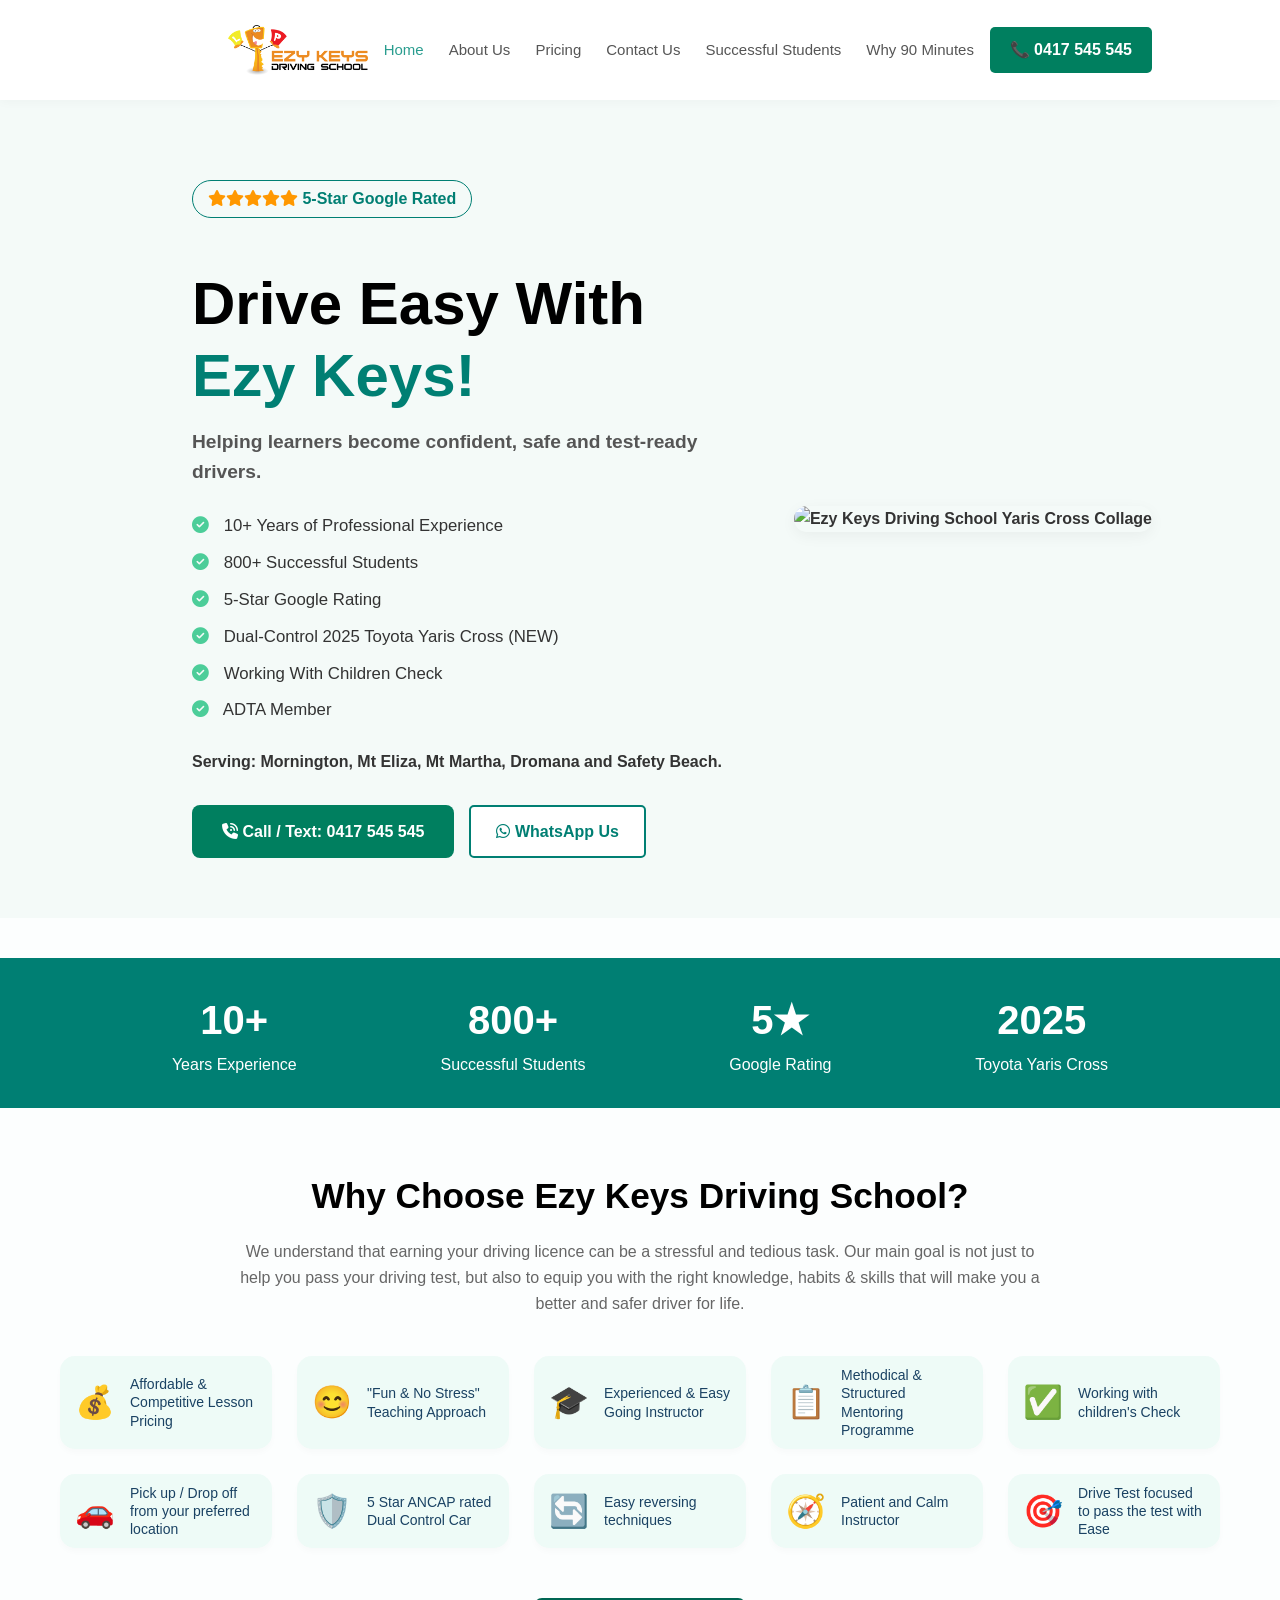
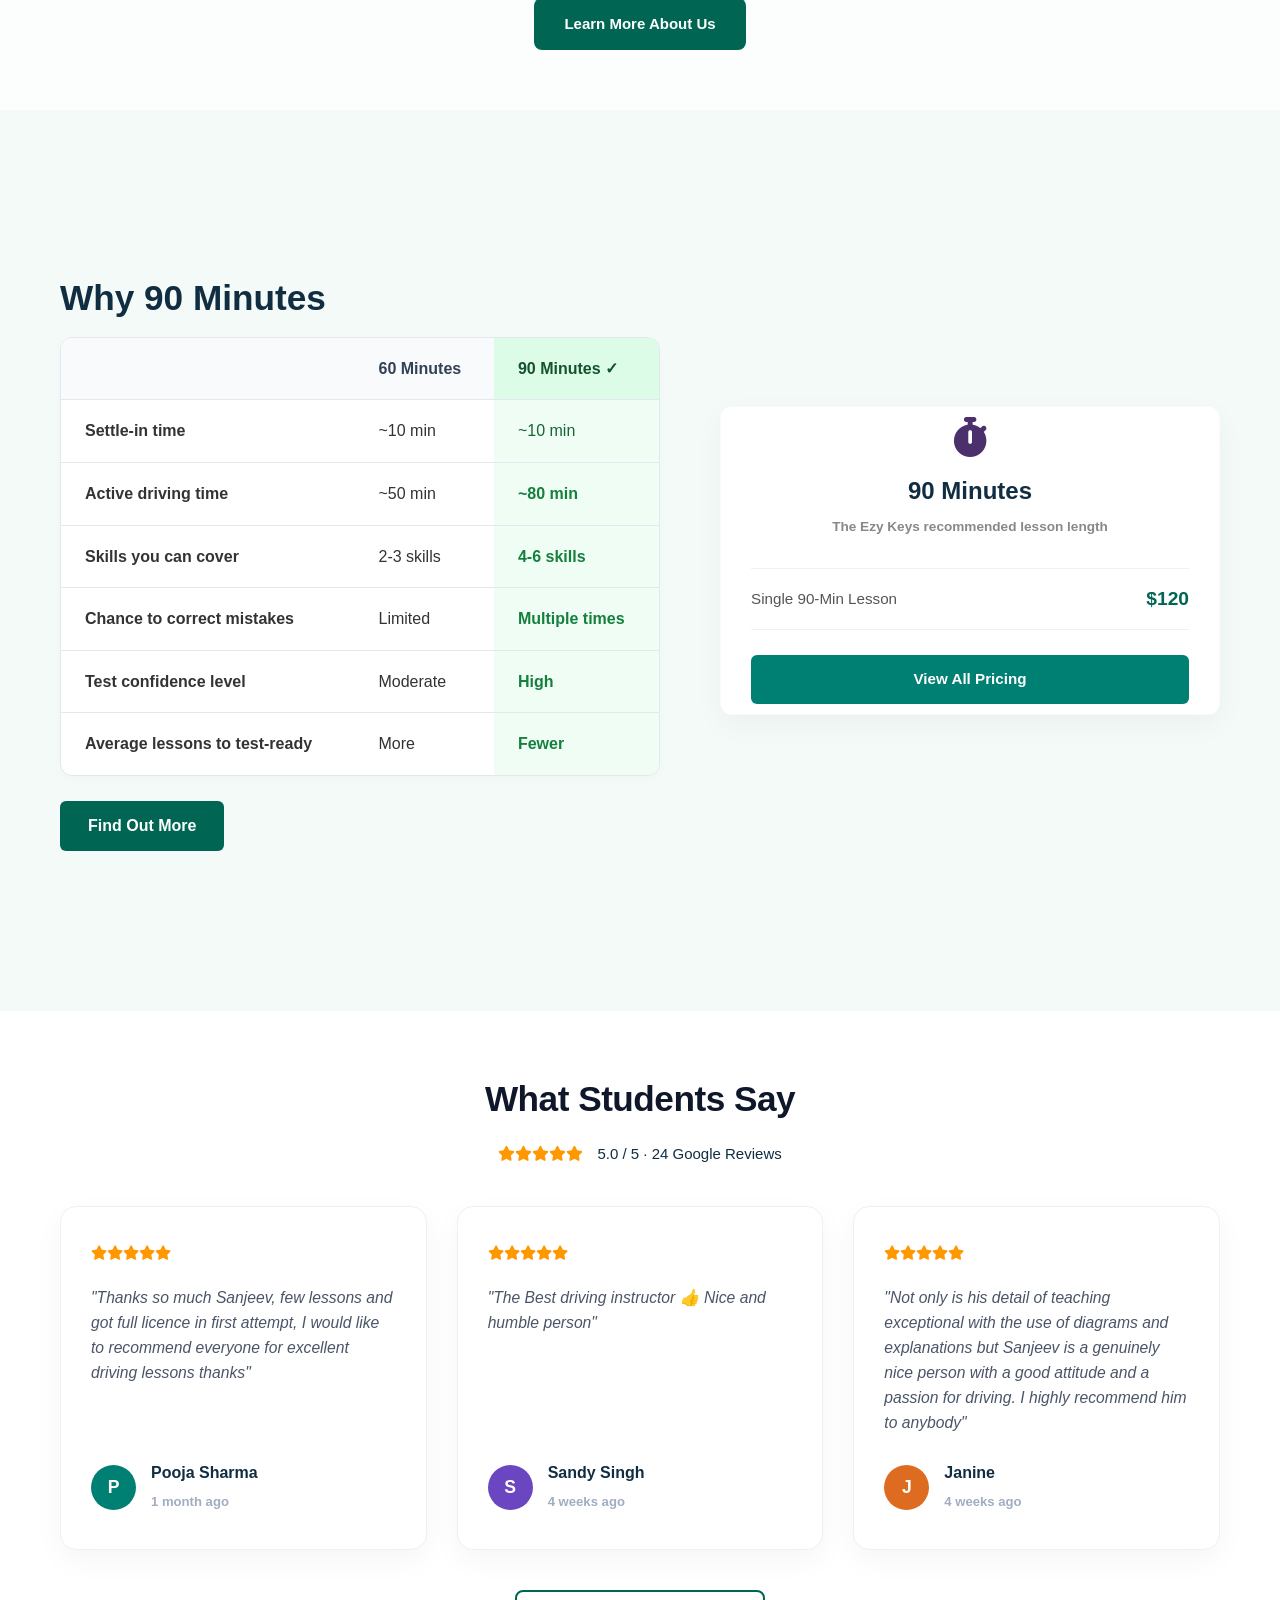
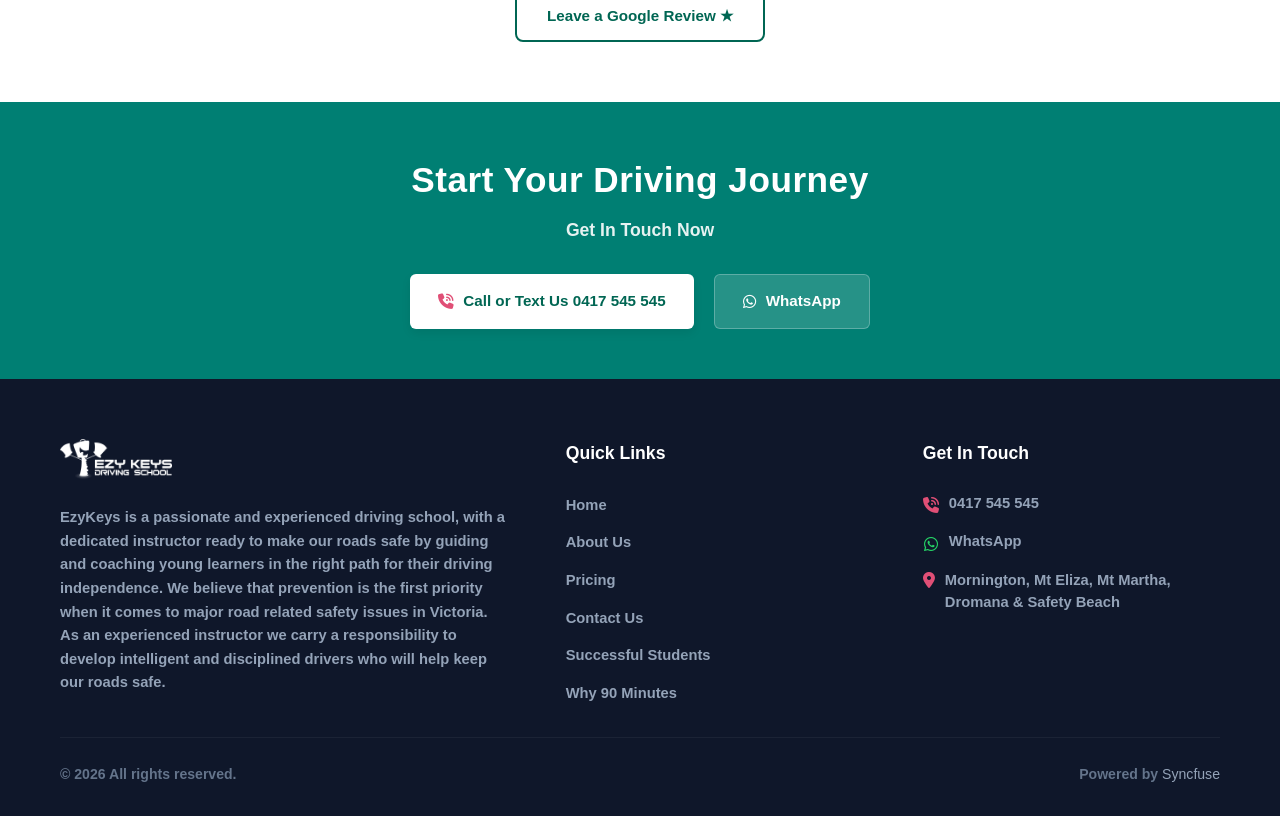
==== commit b54bf064: "All issues fixed" ====
--- a/index.html
+++ b/index.html
@@ -38,8 +38,8 @@
         <a href="./pages/contactus.html">Contact Us</a>
         <a href="./pages/Successful_students.html">Successful Students</a>
         <a href="./pages/Why90minutes.html">Why 90 Minutes</a>
-        <a href="tel:0417545545" class="phone-btn">📞 0417 545 545</a>
     </nav>
+     <a href="tel:0417545545" class="phone-btn">📞 0417 545 545</a>
 
     <!-- Mobile Hamburger Button -->
     <button class="mobile-menu-toggle" aria-label="Toggle menu" onclick="toggleMobileMenu()">
@@ -47,6 +47,7 @@
         <span></span>
         <span></span>
     </button>
+
 </header>
 
 <!-- Mobile Navigation Overlay -->
@@ -70,7 +71,7 @@
                 <h1><span>Drive Easy With</span><br>Ezy Keys!</h1>
                 <p class="subtitle">Helping learners become confident, safe and test-ready drivers.</p>
                 
-                <ul class="features-list">
+                <ul class="features-list1">
                     <li><i class="fas fa-check-circle"></i> 10+ Years of Professional Experience</li>
                     <li><i class="fas fa-check-circle"></i> 800+ Successful Students</li>
                     <li><i class="fas fa-check-circle"></i> 5-Star Google Rating</li>
@@ -151,10 +152,10 @@
                     <span class="feat-emoji">🎯</span>
                     <p>Drive Test focused to pass the test with Ease</p>
                 </div>
-                <div class="about-btn-container">
-            <a href="#about" class="btn btn-about">Learn More About Us</a>
-        </div>
-            </div>
+            </div>
+            <div class="about-btn-container">
+            <a href="../pages/About.html" class="btn btn-about">Learn More About Us</a>
+        </div>
         </div>
     </section>
 
@@ -208,7 +209,7 @@
                 </div>
 
             <div class="why-90-btn-wrapper">
-                <a href="#contact" class="btn-find-out">Find Out More</a>
+                <a href="../pages/Why90minutes.html" class="btn-find-out">Find Out More</a>
             </div>
         </div>
 
@@ -366,7 +367,7 @@
     </div>
 
     <!-- Bottom Metadata Bar -->
-    <div class="container footer-bottom-wrapper">
+    <div class=" footer-bottom-wrapper">
         <div class="footer-bottom-line"></div>
         <div class="footer-bottom-content">
             <p class="copyright">© 2026 All rights reserved.</p>
--- a/style.css
+++ b/style.css
@@ -38,9 +38,10 @@
    ============================================================ */
 header {
     display: flex;
+
+    align-items: center;
     justify-content: space-between;
-    align-items: center;
-    padding: 15px 5%;
+    padding: 25px 10%;
     background-color: #ffffff;
     box-shadow: 0 2px 10px rgba(0,0,0,0.03);
     position: sticky;
@@ -82,7 +83,7 @@
 
 .phone-btn {
     background-color: #007f5f;
-    color: #ffffff;
+    color: #ffffff !important;
     padding: 10px 20px;
     border-radius: 5px;
     text-decoration: none;
@@ -212,7 +213,7 @@
 
 .hero-container-home {
     display: flex;
-    padding: 80px 14% 60px 14%;
+    padding: 80px 10% 60px 15%;
     align-items: center;
     justify-content: center;
     gap: 40px;
@@ -253,17 +254,19 @@
     color: #555;
 }
 
-.features-list {
+.features-list1 {
     list-style: none;
     margin-bottom: 25px;
-}
-
-.features-list li {
+    font-weight: 100;
+}
+
+.features-list1 li {
     margin-bottom: 10px;
     font-size: 1.05rem;
-}
-
-.features-list i {
+    
+}
+
+.features-list1 i {
     color: var(--secondary-teal);
     margin-right: 10px;
 }
@@ -348,7 +351,9 @@
 .stats-container1 {
     display: flex;
     justify-content: space-around;
-    padding: 30px 0;
+    padding: 30px 100px 30px 100px ;
+    margin-top: 40px;
+    font-weight: 100;
 }
 
 .stat-item h3 {
@@ -372,6 +377,7 @@
 .section-subtitle-why-choose {
     text-align: center;
     max-width: 800px;
+    font-weight: 200;
     margin: 0 auto 40px auto;
     color: #666;
 }
@@ -417,17 +423,15 @@
 .about-btn-container {
     display: flex;
     justify-content: center;
-    margin-left: 390px;
-    margin-top: 40px;
-    width: 200%;
+    margin-top: 50px;
 }
 
 .btn-about {
     background-color: #006653;
     color: var(--white);
-    padding: 14px 35px;
+    padding: 14px 30px;
     border-radius: 8px;
-    font-size: 1.1rem;
+    font-size: 15px;
     font-weight: bold;
     text-align: center;
     transition: background-color 0.3s, transform 0.2s;
@@ -667,12 +671,13 @@
     text-align: center;
     color: #ff9800;
     margin-bottom: 40px;
-    font-size: 1.1rem;
+    font-size: 15px;
+    margin-top: -25px;
 }
 
 .rating-summary span {
     color: #112d42;
-    font-weight: 600;
+    font-weight: 400;
     margin-left: 10px;
 }
 
@@ -708,6 +713,7 @@
 
 .review-text {
     font-size: 0.98rem;
+    font-weight: 100;
     line-height: 1.6;
     color: #4a5568;
     font-style: italic;
@@ -868,13 +874,14 @@
     color: #1d3557;
     font-weight: 510;
     margin-bottom: 10px;
+    margin-left: 20px;
 }
 
 .hero p {
     font-size: 18px;
     color: #666666;
     font-weight: 300;
-    margin-left: 400px;
+    margin-left: 300px;
 }
 
 .container {
@@ -926,9 +933,10 @@
 .credentials-list li {
     display: flex;
     align-items: center;
-    gap: 15px;
-    margin-bottom: 18px;
-    font-size: 16px;
+    gap: 10px;
+    margin-bottom:8px;
+    font-size: 15px;
+    font-weight: 200;
     color: #444444;
 }
 
@@ -1335,18 +1343,45 @@
 .card {
     background: #ffffff;
     border: 1px solid #e0e0e0;
-    border-radius: 12px;
-    padding: 40px 30px;
+    border-radius: 16px;
+    padding: 20px 40px; /* Reduced vertical padding from 30px to 20px */
     position: relative;
-    box-shadow: 0 4px 15px rgba(0,0,0,0.01);
+    box-shadow: 0 10px 30px rgba(0, 0, 0, 0.05);
+    
     display: flex;
     flex-direction: column;
-    max-height: 200px;
+    justify-content: center; 
+    align-items: flex-start; 
+    
+    height: 180px; /* Lowered total height since spacing is tighter */
+    box-sizing: border-box;
+} 
+
+/* Adjusting the text elements to bring them closer together */
+.card h3, .card .duration {
+    margin: 0 0 2px 0; /* Tiny 2px gap beneath the lesson duration */
+    font-size: 18px;
+    color: #666666;
+}
+
+.card .price {
+    margin: 0; /* No margin around the price to keep it snug */
+    font-size: 48px;
+    font-weight: bold;
+    color: #2d6a4f;
+    line-height: 1.1; /* Tighter line height prevents invisible text box padding */
+}
+
+.card .star-badge {
+    margin-top: 4px; /* Lowered from 12px to 4px to bring the star close to the price */
+    color: #2d6a4f;
+    display: flex;
+    align-items: center;
+    gap: 6px;
 }
 
 .card.featured {
-    border: 2px solid #007f5f;
-    padding-top: 45px;
+    border: 2px solid #2d6a4f;
 }
 
 .badge {
@@ -1619,6 +1654,7 @@
     border-collapse: collapse;
     text-align: left;
     font-size: 1rem;
+    font-weight: 200;
 }
 
 th, td {
@@ -1729,13 +1765,14 @@
     background: linear-gradient(135deg, #0f4c3a 0%, #0d6c54 100%);
     color: #ffffff;
     text-align: left;
-    padding: 80px 8%;
+    padding: 50px 8%;
 }
 
 .gallery-hero h1 {
     font-size: 38px;
     font-weight: 700;
     margin-bottom: 15px;
+    margin-left: 140px;
     letter-spacing: -0.5px;
 }
 
@@ -1743,6 +1780,7 @@
     font-size: 16px;
     opacity: 0.9;
     max-width: 800px;
+    margin-left: 140px;
     font-weight: 400;
 }
 
@@ -1983,6 +2021,7 @@
 
     .mobile-nav {
         display: flex;
+        align-items: center;
     }
 
     /* --- Hero --- */
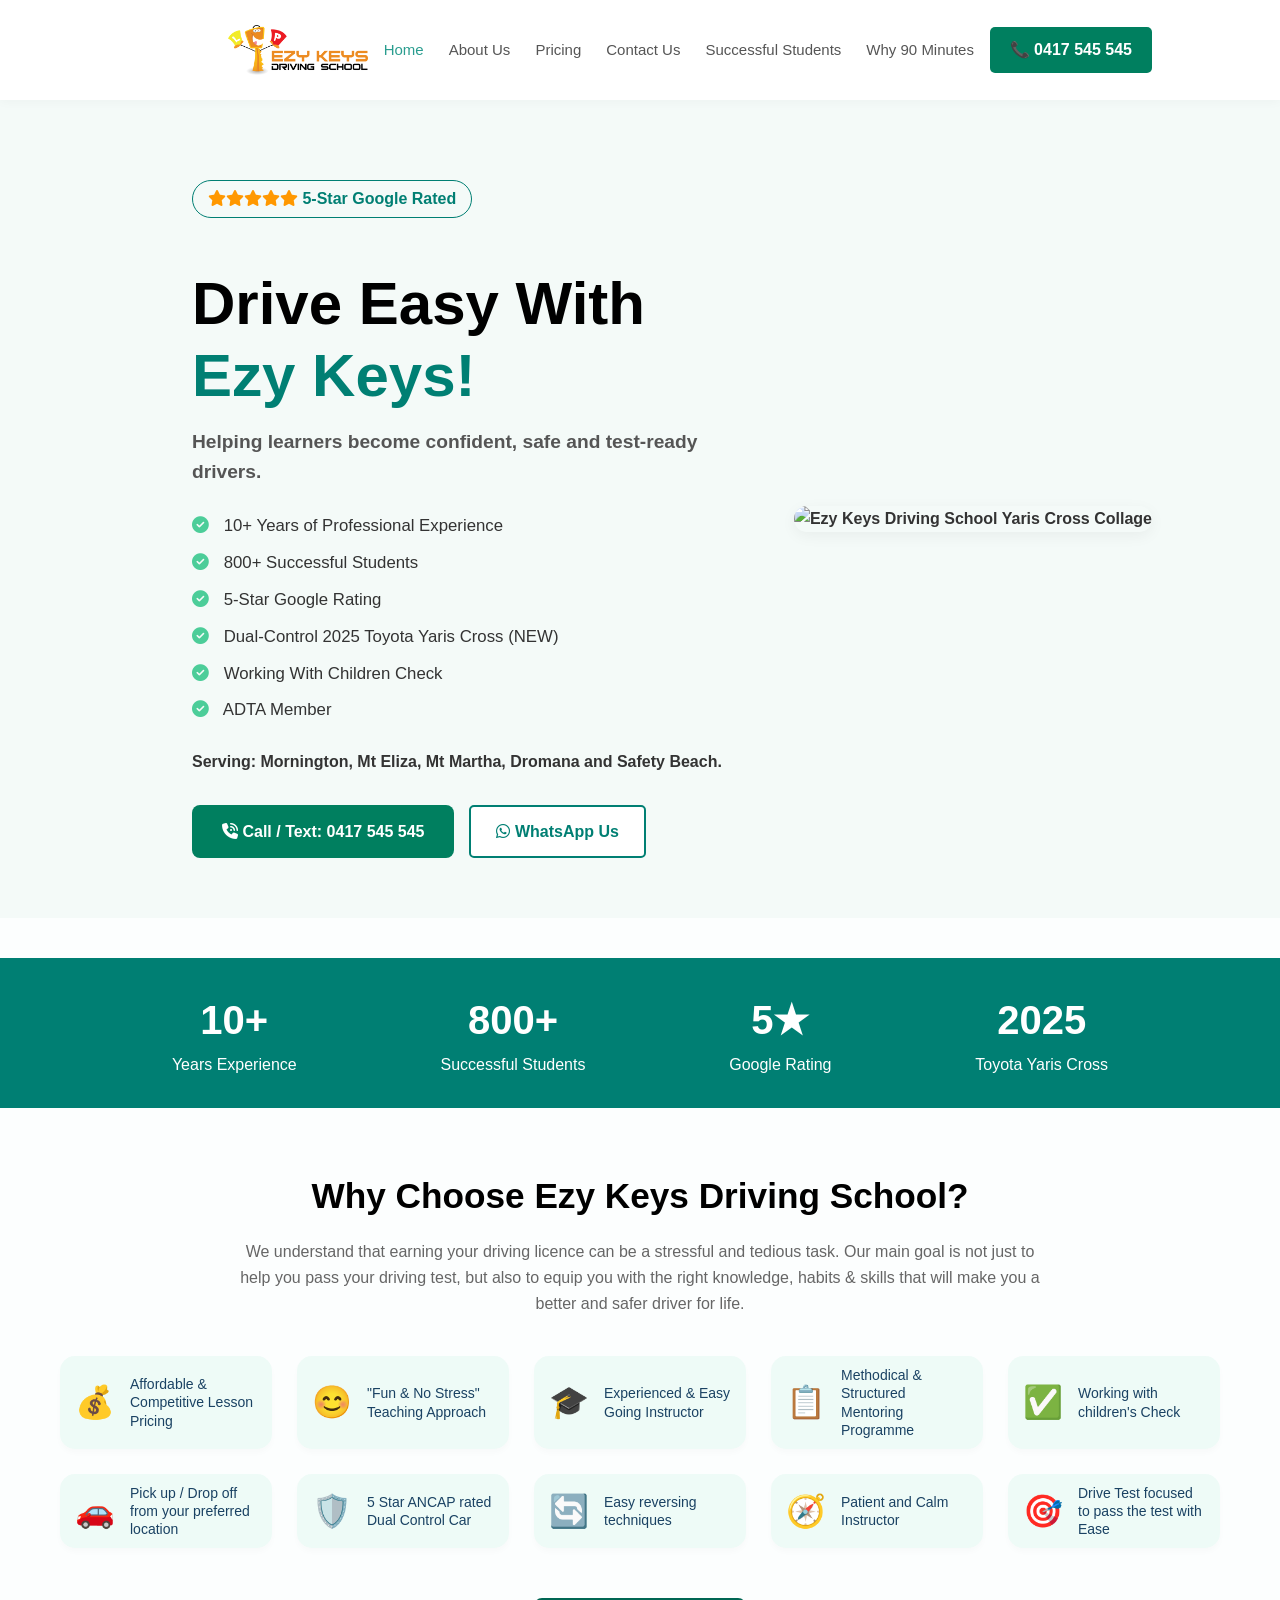
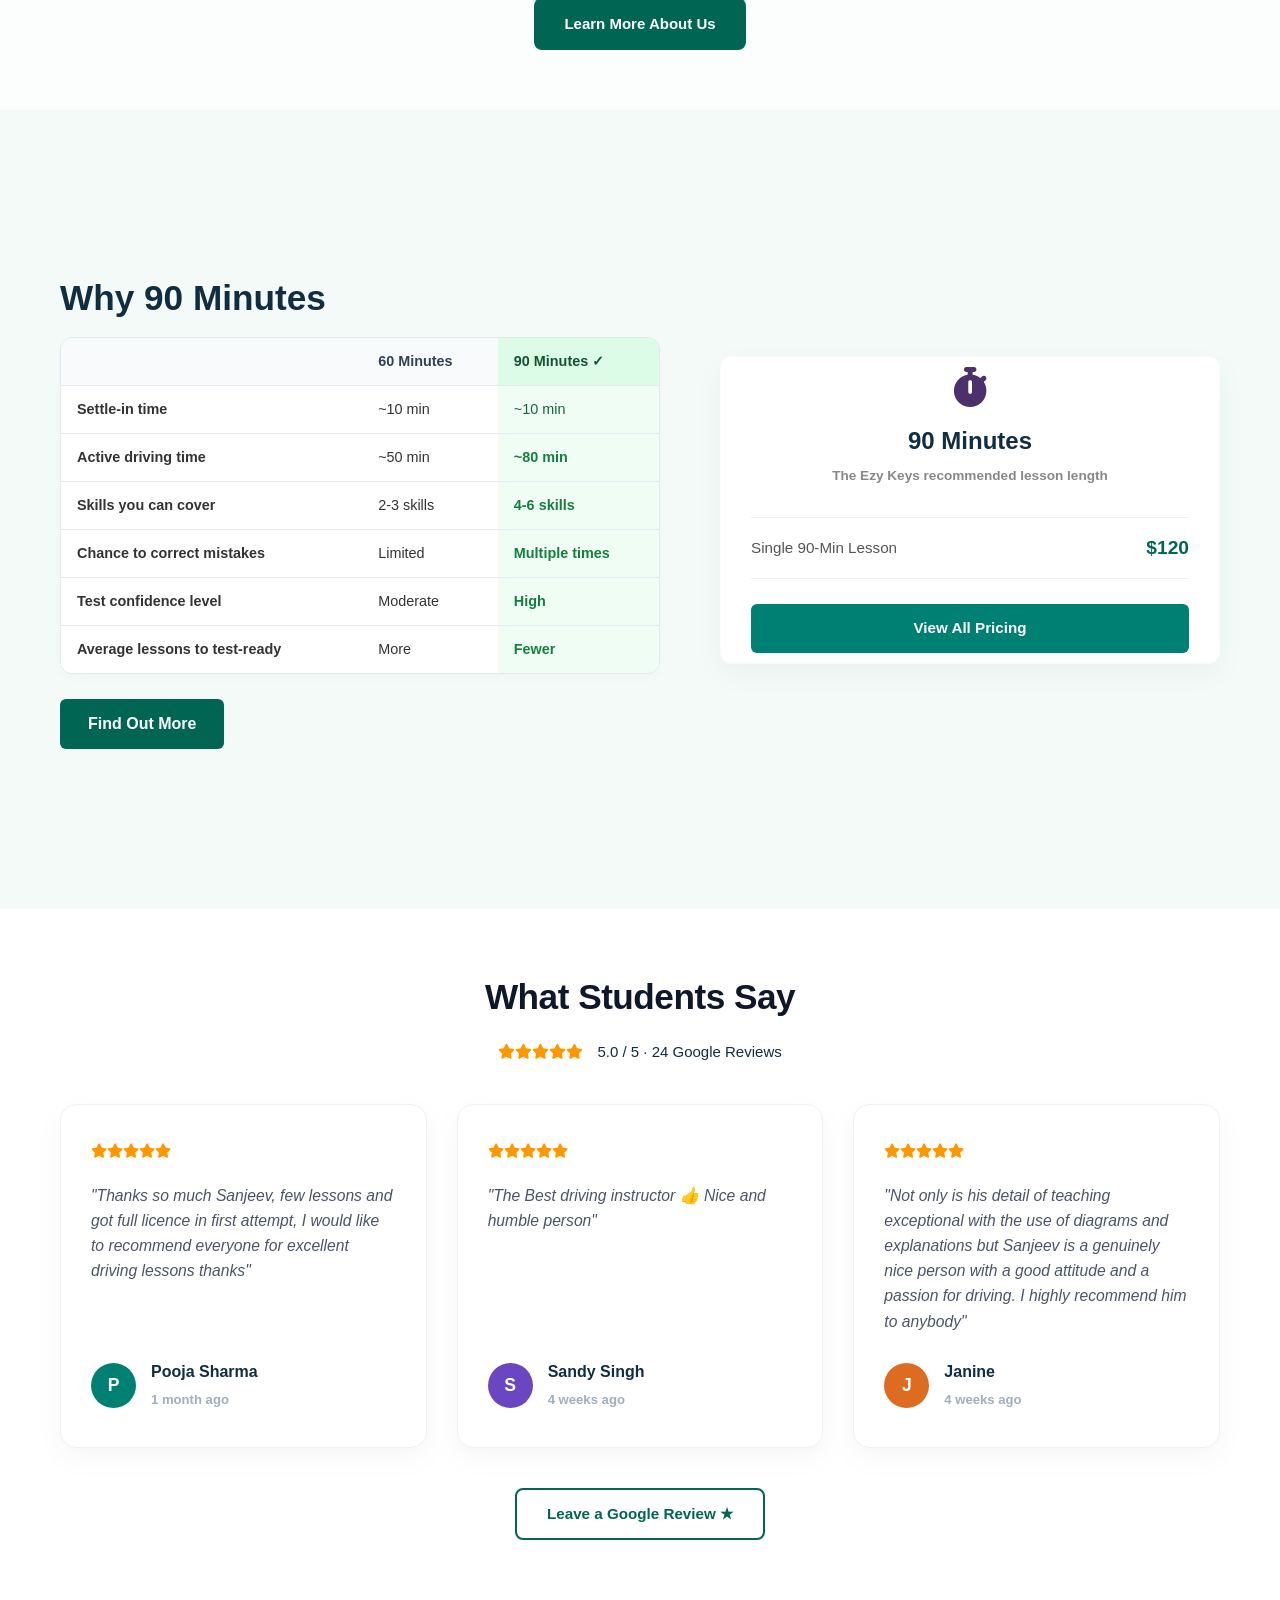
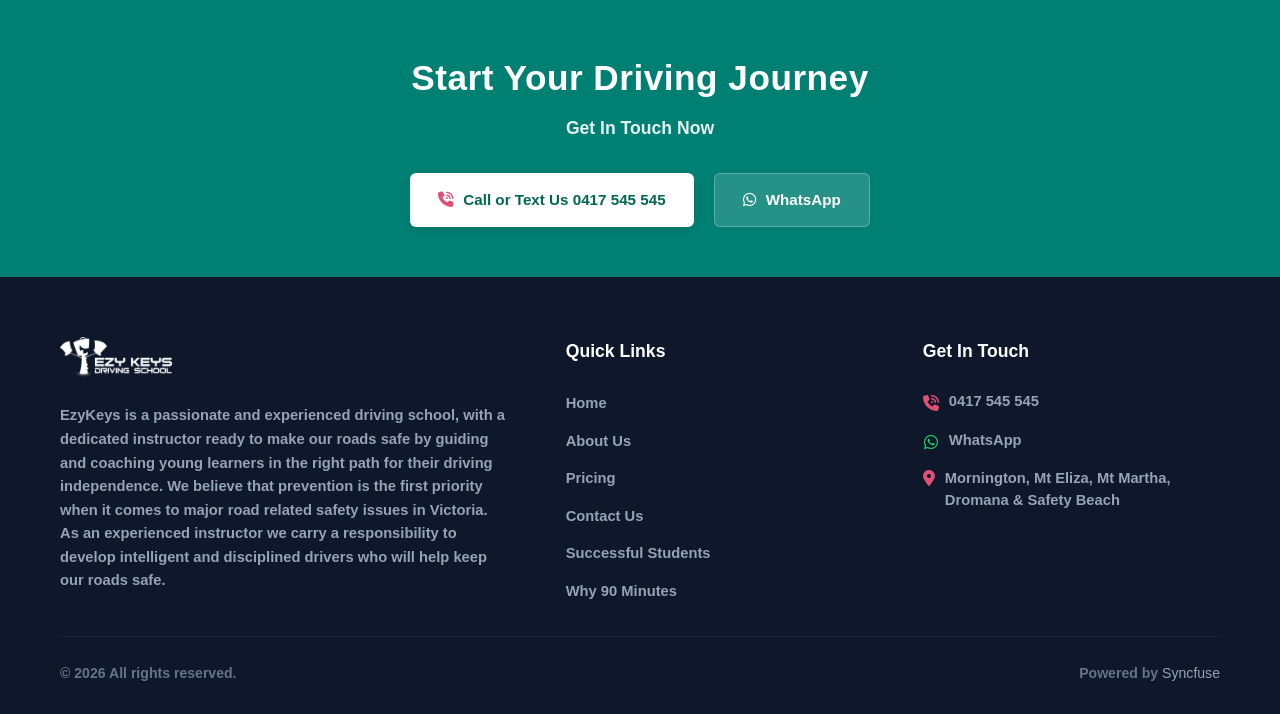
==== commit 88c74302: "fixed" ====
--- a/index.html
+++ b/index.html
@@ -39,7 +39,7 @@
         <a href="./pages/Successful_students.html">Successful Students</a>
         <a href="./pages/Why90minutes.html">Why 90 Minutes</a>
     </nav>
-     <a href="tel:0417545545" class="phone-btn">📞 0417 545 545</a>
+     <a href="tel:0417545545" class="phone-btn pc">📞 0417 545 545</a>
 
     <!-- Mobile Hamburger Button -->
     <button class="mobile-menu-toggle" aria-label="Toggle menu" onclick="toggleMobileMenu()">
@@ -161,7 +161,6 @@
 
   <section id="why-90" class="why-90-section">
     <div class="container why-90-split-container">
-        
         <div class="why-90-left-col">
             <h2 class="why-90-title">Why 90 Minutes</h2>
              <div class="table-wrapper">
@@ -226,7 +225,7 @@
                     <span class="lesson-cost">$120</span>
                 </div>
                 
-                <a href="#pricing" class="btn-view-pricing">View All Pricing</a>
+                <a href="../pages/pricing.html" class="btn-view-pricing">View All Pricing</a>
             </div>
         </div>
 
@@ -318,64 +317,59 @@
 </section>
 
 <!-- --- Main Dark Footer --- -->
-<footer id="contact">
-    <div class="container footer-grid">
-        <!-- Column 1: Logo & About Text -->
-        <div class="footer-about-col">
-            <div class="footer-logo">
-                <img src="./Images/logo.png" alt="Ezy Keys Driving School Logo">
-            </div>
-            <p class="footer-desc">
-                EzyKeys is a passionate and experienced driving school, with a dedicated instructor ready to make our roads safe by guiding and coaching young learners in the right path for their driving independence. We believe that prevention is the first priority when it comes to major road related safety issues in Victoria. As an experienced instructor we carry a responsibility to develop intelligent and disciplined drivers who will help keep our roads safe.
-            </p>
-        </div>
-        
-        <!-- Column 2: Quick Navigation Links -->
-        <div>
-            <h3>Quick Links</h3>
-            <ul class="footer-links">
-                <li><a href="#home">Home</a></li>
-                <li><a href="#about">About Us</a></li>
-                <li><a href="#pricing">Pricing</a></li>
-                <li><a href="#contact">Contact Us</a></li>
-                <li><a href="#testimonials">Successful Students</a></li>
-                <li><a href="#why-90">Why 90 Minutes</a></li>
-            </ul>
-        </div>
-        
-        <!-- Column 3: Contact Info Details -->
-        <div>
-            <h3>Get In Touch</h3>
-            <ul class="footer-contact-list">
-                <li>
-                    <a href="tel:0417545545">
-                        <i class="fas fa-phone-volume icon-pink"></i> 0417 545 545
-                    </a>
-                </li>
-                <li>
-                    <a href="https://wa.me/61417545545" target="_blank">
-                        <i class="fab fa-whatsapp icon-green"></i> WhatsApp
-                    </a>
-                </li>
-                <li>
-                    <span class="location-item">
-                        <i class="fas fa-map-marker-alt icon-pink"></i> Mornington, Mt Eliza, Mt Martha, Dromana & Safety Beach
-                    </span>
-                </li>
-            </ul>
-        </div>
-    </div>
-
-    <!-- Bottom Metadata Bar -->
-    <div class=" footer-bottom-wrapper">
-        <div class="footer-bottom-line"></div>
-        <div class="footer-bottom-content">
-            <p class="copyright">© 2026 All rights reserved.</p>
-            <p class="credits">Powered by <span class="syncfuse-text">Syncfuse</span></p>
-        </div>
-    </div>
-</footer>
- 
+<footer>
+        <div class="footer-grid">
+            <div class="footer-about-col">
+                <div class="footer-logo">
+                    <img src="../Images/logo.png" alt="Ezy Keys Driving School Logo">
+                </div>
+                <p class="footer-desc">
+                    EzyKeys is a passionate and experienced driving school, with a dedicated instructor ready to make our roads safe by guiding and coaching young learners in the right path for their driving independence. We believe that prevention is the first priority when it comes to major road related safety issues in Victoria. As an experienced instructor we carry a responsibility to develop intelligent and disciplined drivers who will help keep our roads safe.
+                </p>
+            </div>
+
+            <div>
+                <h3>Quick Links</h3>
+               <ul class="footer-links">
+                    <li><a href="../index.html">Home</a></li>
+                    <li><a href="../pages/About.html">About Us</a></li>
+                    <li><a href="../pages/pricing.html">Pricing</a></li>
+                    <li><a href="../pages/contactus.html">Contact Us</a></li>
+                    <li><a href="../pages/Successful_students.html"class="active">Successful Students</a></li>
+                    <li><a href="../pages/Why90minutes.html">Why 90 Minutes</a></li>
+                </ul>
+            </div>
+
+            <div>
+                <h3>Get In Touch</h3>
+                <ul class="footer-contact-list">
+                    <li>
+                        <a href="tel:0417545545">
+                            <i class="fas fa-phone-volume icon-pink"></i> 0417 545 545
+                        </a>
+                    </li>
+                    <li>
+                        <a href="https://wa.me/61417545545" target="_blank">
+                            <i class="fab fa-whatsapp icon-green"></i> WhatsApp
+                        </a>
+                    </li>
+                    <li>
+                        <span class="location-item">
+                            <i class="fas fa-map-marker-alt icon-pink"></i> Mornington, Mt Eliza, Mt Martha, Dromana & Safety Beach
+                        </span>
+                    </li>
+                </ul>
+            </div>
+        </div>
+
+        <div class="footer-bottom-wrapper">
+            <div class="footer-bottom-line"></div>
+            <div class="footer-bottom-content">
+                <p class="copyright">© 2026 All rights reserved.</p>
+                <p class="credits">Powered by <span class="syncfuse-text">Syncfuse</span></p>
+            </div>
+        </div>
+    </footer>
    
     <script>
         // Dynamic navbar highlight handling on scroll
--- a/style.css
+++ b/style.css
@@ -462,6 +462,7 @@
 
 .why-90-left-col {
     flex: 1.2;
+    min-width: 0; /* Important */
 }
 
 .why-90-title {
@@ -2027,7 +2028,7 @@
     /* --- Hero --- */
     .hero-container-home {
         flex-direction: column;
-        text-align: center;
+        text-align: start;
         padding: 50px 5%;
     }
 
@@ -2042,6 +2043,9 @@
 
     .hero-collage-img {
         max-width: 100%;
+    }
+    .phone-btn.pc{
+        display: none;
     }
 
     .features-list {
@@ -2060,12 +2064,11 @@
         max-width: 280px;
         text-align: center;
     }
-
     /* --- Stats --- */
-    .stats-container1 {
-        flex-direction: column;
-        gap: 25px;
+   .stats-container1 {
+        flex-wrap: wrap;
         padding: 30px 20px;
+        gap: 20px;
     }
 
     .stat-item h3 {
@@ -2162,7 +2165,7 @@
     /* --- About Page --- */
     .hero {
         padding: 60px 20px;
-        text-align: center;
+        text-align: start;
     }
 
     .hero p {
@@ -2266,13 +2269,22 @@
 
     /* --- Gallery Page --- */
     .gallery-hero {
-        padding: 60px 5%;
+        padding: 40px 20px;
         text-align: center;
     }
 
     .gallery-hero h1 {
         font-size: 30px;
-    }
+        margin-left: 0;
+        margin-bottom: 15px;
+    }
+
+    .gallery-hero p {
+        font-size: 15px;
+        margin-left: 0;
+        max-width: 100%;
+    }
+}
 
     .student-grid {
         grid-template-columns: repeat(auto-fill, minmax(200px, 1fr));
@@ -2297,6 +2309,7 @@
 
 /* Small phones (480px and below) */
 @media (max-width: 480px) {
+
     .hero-text h1 {
         font-size: 28px;
     }
